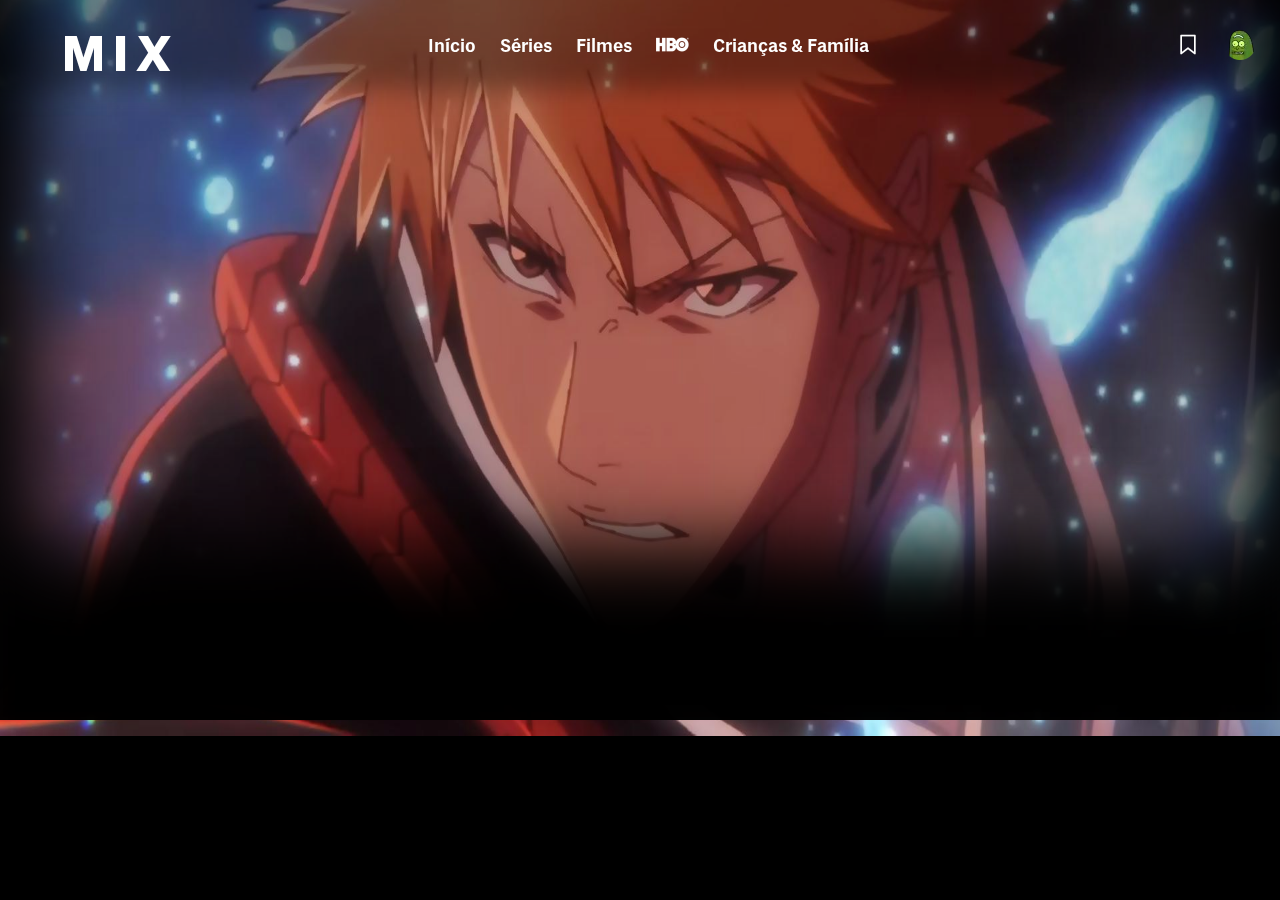
==== source/Players/bleach/bcpage.html @ 025de3e6 "Bleach Video Player V1" ====
<!DOCTYPE html>

<html lang="pt-BR">

<head>
    <meta charset="UTF-8">
    <meta name="viewport" content="width=device-width, initial-scale=1.0">
    <title>Bleach • Mix</title>
    <link rel="stylesheet" href="bccss/bc.css">
    <link rel="icon" href="src/img/Icons/image.png" type="image/x-icon">
    <link rel="stylesheet" href="bccss/bpbc.min.css">
    <link rel="stylesheet" href="bccss/rcbc.css">
    <link rel="stylesheet" href="bccss/imgstyle.css">

</head>

<body>

    <header>

        <div class="container-header">

            <nav id="menu">
                <a id="logo" href="./../../../index.html" style="text-decoration: none;">M I X</a>

                <div id="container-middle-menu">

                    <ul id="minus" style="list-style-type: none;">
                        <li class="pulle"><a class="link-menu" href="./../../../index.html">Início</a></li>
                        <li class="pulle"><a class="link-menu" href="#">Séries</a></li>
                        <li class="pulle"><a class="link-menu" href="#">Filmes</a></li>
                        <li class="pulle"><a class="link-menu" href="https://play.max.com">
                        <img src="Icons/f2fde30cf1b2.png"
                        style="margin-top: -5px; position:relative;"></a>
                        </li>
                        <li class="pulle"><a class="link-menu" href="#">Crianças & Família</a></li>
                    </ul>

                </div>

                <div id="left-menu">
                    <ul id="minus" style="list-style-type: none;">
                        <li><a class="pulle" href="#"><img loading="eager" alt=""
                                    src="https://images.cdn.prd.api.discomax.com/2023%2F4%2F14%2F142d5e2b-0c8d-4886-8617-f9f58acfb4b8.png"
                                    srcset="https://images.cdn.prd.api.discomax.com/2023%2F4%2F14%2Fd1c89ec8-a4a6-4acb-bb75-d5a9eca17880.png?h=24&amp;f=webp 24w,https://images.cdn.prd.api.discomax.com/2023%2F4%2F14%2Fd1c89ec8-a4a6-4acb-bb75-d5a9eca17880.png?h=30&amp;f=webp 30w,https://images.cdn.prd.api.discomax.com/2023%2F4%2F14%2Fd1c89ec8-a4a6-4acb-bb75-d5a9eca17880.png?h=32&amp;f=webp 32w,https://images.cdn.prd.api.discomax.com/2023%2F4%2F14%2Fd1c89ec8-a4a6-4acb-bb75-d5a9eca17880.png?h=48&amp;f=webp 48w,https://images.cdn.prd.api.discomax.com/2023%2F4%2F14%2Fd1c89ec8-a4a6-4acb-bb75-d5a9eca17880.png?h=60&amp;f=webp 60w,https://images.cdn.prd.api.discomax.com/2023%2F4%2F14%2Fd1c89ec8-a4a6-4acb-bb75-d5a9eca17880.png?h=64&amp;f=webp 64w,https://images.cdn.prd.api.discomax.com/2023%2F4%2F14%2Fd1c89ec8-a4a6-4acb-bb75-d5a9eca17880.png?h=72&amp;f=webp 72w,https://images.cdn.prd.api.discomax.com/2023%2F4%2F14%2Fd1c89ec8-a4a6-4acb-bb75-d5a9eca17880.png?h=90&amp;f=webp 90w,https://images.cdn.prd.api.discomax.com/2023%2F4%2F14%2Fd1c89ec8-a4a6-4acb-bb75-d5a9eca17880.png?h=96&amp;f=webp 96w"
                                    sizes="24px"
                                    class="StyledImage-Beam-Web-Ent__sc-18mn12h-0 dHLuhz StyledMenuBarItemImage-Beam-Web-Ent__sc-6h4g8s-0 cUyxmD image-loaded"></a>
                        </li>
                        <li><a class="pulle" href="#"><img src="Icons/favorite.png"></a></li>
                        <li><a class="pulle" href="#"><img src="Icons/icon.png"
                                    style="top: -5px; position: relative;"></a></li>
                    </ul>
                </div>
            </nav>

    </header>
    <section>
        <img id="img" src="Icons/bleach.jpg" type="img">   
        <div class="overlay"></div>   
    </section>
    <div id="shadow"></div>


</body>
---- source/Players/bleach/bccss/bc.css ----
@font-face {
   font-family: HBOMAX;
    src: url(../fonts/hbologosupplement.ttf);
    font-size: 1em;
}

@font-face {
    font-family: Streets;
    src: url(../fonts/STREET.ttf);
    fonte-size: 1e;
}

@font-face {
    font-family: HBOMIX;
    src: url(../fonts/StreetLCG2.sha.woff2)
}

.container-header {
    width: 100%;
}

* {
    padding: 0;
    margin: 0;
    box-sizing: border-box;
}

body {
    background-image: url(../Icons/background.png);
    overflow: hidden;
}

header {
    width: 100%;
    height: 120px;
    -webkit-box-shadow: inset 0px 102px 26px -13px rgba(0, 0, 0, 0.35);
    -moz-box-shadow: inset 0px 102px 26px -13px rgba(0, 0, 0, 0.35);
    box-shadow: inset 0px 102px 26px -13px rgba(0, 0, 0, 0.35);
    position: fixed;
    z-index: 2;

}

#logo {
    font-size: 50px;
    font-family: HBOMAX;
    color: white;
    margin: 5px 0 0 5%;
}

#container-middle-menu {
    font-size: 16px;
    font-family: HBOMIX;
    color: white;
    margin-top: 20px;
}

#menu {
    height: 100px;
    display: flex;
    margin-top: 1%;
    justify-content: space-between;
}


#minus {
    display: flex;

}

.pulle {
    margin-right: 24px;
}

.link-menu {
    color: white;
    text-decoration: none;
}

#left-menu {
    margin-top: 20px;
}

#shadow {
    background: linear-gradient(rgb(0, 0, 0) 0%, rgba(0, 0, 0, 0.8) 30%, rgba(0, 0, 0, 0) 100%);
    height: 77px;
    margin-top: -32px;

}

#recomend-mix {
    color: white;
    font-family: HBOMIX;
    font-size: 17px;
    font-weight: 500;
    margin-left: 54px;
}


.button-35:hover {
    box-shadow: #121212 0 0 0 3px, transparent 0 0 0 0;
}

#icon {

    color: white;
}

#img {
    width: 100%;
    height: 96vh;
    margin-top: -10%;

}
---- source/Players/bleach/bccss/bpbc.min.css ----
@charset "UTF-8";/*!
 * Bootstrap  v5.3.3 (https://getbootstrap.com/)
 * Copyright 2011-2024 The Bootstrap Authors
 * Licensed under MIT (https://github.com/twbs/bootstrap/blob/main/LICENSE)
 */:root,[data-bs-theme=light]{--bs-blue:#0d6efd;--bs-indigo:#6610f2;--bs-purple:#6f42c1;--bs-pink:#d63384;--bs-red:#dc3545;--bs-orange:#fd7e14;--bs-yellow:#ffc107;--bs-green:#198754;--bs-teal:#20c997;--bs-cyan:#0dcaf0;--bs-black:#000;--bs-white:#fff;--bs-gray:#6c757d;--bs-gray-dark:#343a40;--bs-gray-100:#f8f9fa;--bs-gray-200:#e9ecef;--bs-gray-300:#dee2e6;--bs-gray-400:#ced4da;--bs-gray-500:#adb5bd;--bs-gray-600:#6c757d;--bs-gray-700:#495057;--bs-gray-800:#343a40;--bs-gray-900:#212529;--bs-primary:#0d6efd;--bs-secondary:#6c757d;--bs-success:#198754;--bs-info:#0dcaf0;--bs-warning:#ffc107;--bs-danger:#dc3545;--bs-light:#f8f9fa;--bs-dark:#212529;--bs-primary-rgb:13,110,253;--bs-secondary-rgb:108,117,125;--bs-success-rgb:25,135,84;--bs-info-rgb:13,202,240;--bs-warning-rgb:255,193,7;--bs-danger-rgb:220,53,69;--bs-light-rgb:248,249,250;--bs-dark-rgb:33,37,41;--bs-primary-text-emphasis:#052c65;--bs-secondary-text-emphasis:#2b2f32;--bs-success-text-emphasis:#0a3622;--bs-info-text-emphasis:#055160;--bs-warning-text-emphasis:#664d03;--bs-danger-text-emphasis:#58151c;--bs-light-text-emphasis:#495057;--bs-dark-text-emphasis:#495057;--bs-primary-bg-subtle:#cfe2ff;--bs-secondary-bg-subtle:#e2e3e5;--bs-success-bg-subtle:#d1e7dd;--bs-info-bg-subtle:#cff4fc;--bs-warning-bg-subtle:#fff3cd;--bs-danger-bg-subtle:#f8d7da;--bs-light-bg-subtle:#fcfcfd;--bs-dark-bg-subtle:#ced4da;--bs-primary-border-subtle:#9ec5fe;--bs-secondary-border-subtle:#c4c8cb;--bs-success-border-subtle:#a3cfbb;--bs-info-border-subtle:#9eeaf9;--bs-warning-border-subtle:#ffe69c;--bs-danger-border-subtle:#f1aeb5;--bs-light-border-subtle:#e9ecef;--bs-dark-border-subtle:#adb5bd;--bs-white-rgb:255,255,255;--bs-black-rgb:0,0,0;--bs-font-sans-serif:system-ui,-apple-system,"Segoe UI",Roboto,"Helvetica Neue","Noto Sans","Liberation Sans",Arial,sans-serif,"Apple Color Emoji","Segoe UI Emoji","Segoe UI Symbol","Noto Color Emoji";--bs-font-monospace:SFMono-Regular,Menlo,Monaco,Consolas,"Liberation Mono","Courier New",monospace;--bs-gradient:linear-gradient(180deg, rgba(255, 255, 255, 0.15), rgba(255, 255, 255, 0));--bs-body-font-family:var(--bs-font-sans-serif);--bs-body-font-size:1rem;--bs-body-font-weight:400;--bs-body-line-height:1.5;--bs-body-color:#212529;--bs-body-color-rgb:33,37,41;--bs-body-bg:#fff;--bs-body-bg-rgb:255,255,255;--bs-emphasis-color:#000;--bs-emphasis-color-rgb:0,0,0;--bs-secondary-color:rgba(33, 37, 41, 0.75);--bs-secondary-color-rgb:33,37,41;--bs-secondary-bg:#e9ecef;--bs-secondary-bg-rgb:233,236,239;--bs-tertiary-color:rgba(33, 37, 41, 0.5);--bs-tertiary-color-rgb:33,37,41;--bs-tertiary-bg:#f8f9fa;--bs-tertiary-bg-rgb:248,249,250;--bs-heading-color:inherit;--bs-link-color:#0d6efd;--bs-link-color-rgb:13,110,253;--bs-link-decoration:underline;--bs-link-hover-color:#0a58ca;--bs-link-hover-color-rgb:10,88,202;--bs-code-color:#d63384;--bs-highlight-color:#212529;--bs-highlight-bg:#fff3cd;--bs-border-width:1px;--bs-border-style:solid;--bs-border-color:#dee2e6;--bs-border-color-translucent:rgba(0, 0, 0, 0.175);--bs-border-radius:0.375rem;--bs-border-radius-sm:0.25rem;--bs-border-radius-lg:0.5rem;--bs-border-radius-xl:1rem;--bs-border-radius-xxl:2rem;--bs-border-radius-2xl:var(--bs-border-radius-xxl);--bs-border-radius-pill:50rem;--bs-box-shadow:0 0.5rem 1rem rgba(0, 0, 0, 0.15);--bs-box-shadow-sm:0 0.125rem 0.25rem rgba(0, 0, 0, 0.075);--bs-box-shadow-lg:0 1rem 3rem rgba(0, 0, 0, 0.175);--bs-box-shadow-inset:inset 0 1px 2px rgba(0, 0, 0, 0.075);--bs-focus-ring-width:0.25rem;--bs-focus-ring-opacity:0.25;--bs-focus-ring-color:rgba(13, 110, 253, 0.25);--bs-form-valid-color:#198754;--bs-form-valid-border-color:#198754;--bs-form-invalid-color:#dc3545;--bs-form-invalid-border-color:#dc3545}[data-bs-theme=dark]{color-scheme:dark;--bs-body-color:#dee2e6;--bs-body-color-rgb:222,226,230;--bs-body-bg:#212529;--bs-body-bg-rgb:33,37,41;--bs-emphasis-color:#fff;--bs-emphasis-color-rgb:255,255,255;--bs-secondary-color:rgba(222, 226, 230, 0.75);--bs-secondary-color-rgb:222,226,230;--bs-secondary-bg:#343a40;--bs-secondary-bg-rgb:52,58,64;--bs-tertiary-color:rgba(222, 226, 230, 0.5);--bs-tertiary-color-rgb:222,226,230;--bs-tertiary-bg:#2b3035;--bs-tertiary-bg-rgb:43,48,53;--bs-primary-text-emphasis:#6ea8fe;--bs-secondary-text-emphasis:#a7acb1;--bs-success-text-emphasis:#75b798;--bs-info-text-emphasis:#6edff6;--bs-warning-text-emphasis:#ffda6a;--bs-danger-text-emphasis:#ea868f;--bs-light-text-emphasis:#f8f9fa;--bs-dark-text-emphasis:#dee2e6;--bs-primary-bg-subtle:#031633;--bs-secondary-bg-subtle:#161719;--bs-success-bg-subtle:#051b11;--bs-info-bg-subtle:#032830;--bs-warning-bg-subtle:#332701;--bs-danger-bg-subtle:#2c0b0e;--bs-light-bg-subtle:#343a40;--bs-dark-bg-subtle:#1a1d20;--bs-primary-border-subtle:#084298;--bs-secondary-border-subtle:#41464b;--bs-success-border-subtle:#0f5132;--bs-info-border-subtle:#087990;--bs-warning-border-subtle:#997404;--bs-danger-border-subtle:#842029;--bs-light-border-subtle:#495057;--bs-dark-border-subtle:#343a40;--bs-heading-color:inherit;--bs-link-color:#6ea8fe;--bs-link-hover-color:#8bb9fe;--bs-link-color-rgb:110,168,254;--bs-link-hover-color-rgb:139,185,254;--bs-code-color:#e685b5;--bs-highlight-color:#dee2e6;--bs-highlight-bg:#664d03;--bs-border-color:#495057;--bs-border-color-translucent:rgba(255, 255, 255, 0.15);--bs-form-valid-color:#75b798;--bs-form-valid-border-color:#75b798;--bs-form-invalid-color:#ea868f;--bs-form-invalid-border-color:#ea868f}*,::after,::before{box-sizing:border-box}@media (prefers-reduced-motion:no-preference){:root{scroll-behavior:smooth}}body{margin:0;font-family:var(--bs-body-font-family);font-size:var(--bs-body-font-size);font-weight:var(--bs-body-font-weight);line-height:var(--bs-body-line-height);color:var(--bs-body-color);text-align:var(--bs-body-text-align);background-color:var(--bs-body-bg);-webkit-text-size-adjust:100%;-webkit-tap-highlight-color:transparent}hr{margin:1rem 0;color:inherit;border:0;border-top:var(--bs-border-width) solid;opacity:.25}.h1,.h2,.h3,.h4,.h5,.h6,h1,h2,h3,h4,h5,h6{margin-top:0;margin-bottom:.5rem;font-weight:500;line-height:1.2;color:var(--bs-heading-color)}.h1,h1{font-size:calc(1.375rem + 1.5vw)}@media (min-width:1200px){.h1,h1{font-size:2.5rem}}.h2,h2{font-size:calc(1.325rem + .9vw)}@media (min-width:1200px){.h2,h2{font-size:2rem}}.h3,h3{font-size:calc(1.3rem + .6vw)}@media (min-width:1200px){.h3,h3{font-size:1.75rem}}.h4,h4{font-size:calc(1.275rem + .3vw)}@media (min-width:1200px){.h4,h4{font-size:1.5rem}}.h5,h5{font-size:1.25rem}.h6,h6{font-size:1rem}p{margin-top:0;margin-bottom:1rem}abbr[title]{-webkit-text-decoration:underline dotted;text-decoration:underline dotted;cursor:help;-webkit-text-decoration-skip-ink:none;text-decoration-skip-ink:none}address{margin-bottom:1rem;font-style:normal;line-height:inherit}ol,ul{padding-left:0rem}dl,ol,ul{margin-top:0;margin-bottom:1rem}ol ol,ol ul,ul ol,ul ul{margin-bottom:0}dt{font-weight:700}dd{margin-bottom:.5rem;margin-left:0}blockquote{margin:0 0 1rem}b,strong{font-weight:bolder}.small,small{font-size:.875em}.mark,mark{padding:.1875em;color:var(--bs-highlight-color);background-color:var(--bs-highlight-bg)}sub,sup{position:relative;font-size:.75em;line-height:0;vertical-align:baseline}sub{bottom:-.25em}sup{top:-.5em}a{color:rgba(var(--bs-link-color-rgb),var(--bs-link-opacity,1));text-decoration:underline}a:hover{--bs-link-color-rgb:var(--bs-link-hover-color-rgb)}a:not([href]):not([class]),a:not([href]):not([class]):hover{color:inherit;text-decoration:none}code,kbd,pre,samp{font-family:var(--bs-font-monospace);font-size:1em}pre{display:block;margin-top:0;margin-bottom:1rem;overflow:auto;font-size:.875em}pre code{font-size:inherit;color:inherit;word-break:normal}code{font-size:.875em;color:var(--bs-code-color);word-wrap:break-word}a>code{color:inherit}kbd{padding:.1875rem .375rem;font-size:.875em;color:var(--bs-body-bg);background-color:var(--bs-body-color);border-radius:.25rem}kbd kbd{padding:0;font-size:1em}figure{margin:0 0 1rem}img,svg{vertical-align:middle}table{caption-side:bottom;border-collapse:collapse}caption{padding-top:.5rem;padding-bottom:.5rem;color:var(--bs-secondary-color);text-align:left}th{text-align:inherit;text-align:-webkit-match-parent}tbody,td,tfoot,th,thead,tr{border-color:inherit;border-style:solid;border-width:0}label{display:inline-block}button{border-radius:0}button:focus:not(:focus-visible){outline:0}button,input,optgroup,select,textarea{margin:0;font-family:inherit;font-size:inherit;line-height:inherit}button,select{text-transform:none}[role=button]{cursor:pointer}select{word-wrap:normal}select:disabled{opacity:1}[list]:not([type=date]):not([type=datetime-local]):not([type=month]):not([type=week]):not([type=time])::-webkit-calendar-picker-indicator{display:none!important}[type=button],[type=reset],[type=submit],button{-webkit-appearance:button}[type=button]:not(:disabled),[type=reset]:not(:disabled),[type=submit]:not(:disabled),button:not(:disabled){cursor:pointer}::-moz-focus-inner{padding:0;border-style:none}textarea{resize:vertical}fieldset{min-width:0;padding:0;margin:0;border:0}legend{float:left;width:100%;padding:0;margin-bottom:.5rem;font-size:calc(1.275rem + .3vw);line-height:inherit}@media (min-width:1200px){legend{font-size:1.5rem}}legend+*{clear:left}::-webkit-datetime-edit-day-field,::-webkit-datetime-edit-fields-wrapper,::-webkit-datetime-edit-hour-field,::-webkit-datetime-edit-minute,::-webkit-datetime-edit-month-field,::-webkit-datetime-edit-text,::-webkit-datetime-edit-year-field{padding:0}::-webkit-inner-spin-button{height:auto}[type=search]{-webkit-appearance:textfield;outline-offset:-2px}::-webkit-search-decoration{-webkit-appearance:none}::-webkit-color-swatch-wrapper{padding:0}::-webkit-file-upload-button{font:inherit;-webkit-appearance:button}::file-selector-button{font:inherit;-webkit-appearance:button}output{display:inline-block}iframe{border:0}summary{display:list-item;cursor:pointer}progress{vertical-align:baseline}[hidden]{display:none!important}.lead{font-size:1.25rem;font-weight:300}.display-1{font-size:calc(1.625rem + 4.5vw);font-weight:300;line-height:1.2}@media (min-width:1200px){.display-1{font-size:5rem}}.display-2{font-size:calc(1.575rem + 3.9vw);font-weight:300;line-height:1.2}@media (min-width:1200px){.display-2{font-size:4.5rem}}.display-3{font-size:calc(1.525rem + 3.3vw);font-weight:300;line-height:1.2}@media (min-width:1200px){.display-3{font-size:4rem}}.display-4{font-size:calc(1.475rem + 2.7vw);font-weight:300;line-height:1.2}@media (min-width:1200px){.display-4{font-size:3.5rem}}.display-5{font-size:calc(1.425rem + 2.1vw);font-weight:300;line-height:1.2}@media (min-width:1200px){.display-5{font-size:3rem}}.display-6{font-size:calc(1.375rem + 1.5vw);font-weight:300;line-height:1.2}@media (min-width:1200px){.display-6{font-size:2.5rem}}.list-unstyled{padding-left:0;list-style:none}.list-inline{padding-left:0;list-style:none}.list-inline-item{display:inline-block}.list-inline-item:not(:last-child){margin-right:.5rem}.initialism{font-size:.875em;text-transform:uppercase}.blockquote{margin-bottom:1rem;font-size:1.25rem}.blockquote>:last-child{margin-bottom:0}.blockquote-footer{margin-top:-1rem;margin-bottom:1rem;font-size:.875em;color:#6c757d}.blockquote-footer::before{content:"— "}.img-fluid{max-width:100%;height:auto}.img-thumbnail{padding:.25rem;background-color:var(--bs-body-bg);border:var(--bs-border-width) solid var(--bs-border-color);border-radius:var(--bs-border-radius);max-width:100%;height:auto}.figure{display:inline-block}.figure-img{margin-bottom:.5rem;line-height:1}.figure-caption{font-size:.875em;color:var(--bs-secondary-color)}.container,.container-fluid,.container-lg,.container-md,.container-sm,.container-xl,.container-xxl{--bs-gutter-x:1.5rem;--bs-gutter-y:0;width:100%;padding-right:calc(var(--bs-gutter-x) * .5);padding-left:calc(var(--bs-gutter-x) * .5);margin-right:auto;margin-left:auto}@media (min-width:576px){.container,.container-sm{max-width:540px}}@media (min-width:768px){.container,.container-md,.container-sm{max-width:720px}}@media (min-width:992px){.container,.container-lg,.container-md,.container-sm{max-width:960px}}@media (min-width:1200px){.container,.container-lg,.container-md,.container-sm,.container-xl{max-width:1140px}}@media (min-width:1400px){.container,.container-lg,.container-md,.container-sm,.container-xl,.container-xxl{max-width:1320px}}:root{--bs-breakpoint-xs:0;--bs-breakpoint-sm:576px;--bs-breakpoint-md:768px;--bs-breakpoint-lg:992px;--bs-breakpoint-xl:1200px;--bs-breakpoint-xxl:1400px}.row{--bs-gutter-x:1.5rem;--bs-gutter-y:0;display:flex;flex-wrap:wrap;margin-top:calc(-1 * var(--bs-gutter-y));margin-right:calc(-.5 * var(--bs-gutter-x));margin-left:calc(-.5 * var(--bs-gutter-x))}.row>*{flex-shrink:0;width:100%;max-width:100%;padding-right:calc(var(--bs-gutter-x) * .5);padding-left:calc(var(--bs-gutter-x) * .5);margin-top:var(--bs-gutter-y)}.col{flex:1 0 0%}.row-cols-auto>*{flex:0 0 auto;width:auto}.row-cols-1>*{flex:0 0 auto;width:100%}.row-cols-2>*{flex:0 0 auto;width:50%}.row-cols-3>*{flex:0 0 auto;width:33.33333333%}.row-cols-4>*{flex:0 0 auto;width:25%}.row-cols-5>*{flex:0 0 auto;width:20%}.row-cols-6>*{flex:0 0 auto;width:16.66666667%}.col-auto{flex:0 0 auto;width:auto}.col-1{flex:0 0 auto;width:8.33333333%}.col-2{flex:0 0 auto;width:16.66666667%}.col-3{flex:0 0 auto;width:25%}.col-4{flex:0 0 auto;width:33.33333333%}.col-5{flex:0 0 auto;width:41.66666667%}.col-6{flex:0 0 auto;width:50%}.col-7{flex:0 0 auto;width:58.33333333%}.col-8{flex:0 0 auto;width:66.66666667%}.col-9{flex:0 0 auto;width:75%}.col-10{flex:0 0 auto;width:83.33333333%}.col-11{flex:0 0 auto;width:91.66666667%}.col-12{flex:0 0 auto;width:100%}.offset-1{margin-left:8.33333333%}.offset-2{margin-left:16.66666667%}.offset-3{margin-left:25%}.offset-4{margin-left:33.33333333%}.offset-5{margin-left:41.66666667%}.offset-6{margin-left:50%}.offset-7{margin-left:58.33333333%}.offset-8{margin-left:66.66666667%}.offset-9{margin-left:75%}.offset-10{margin-left:83.33333333%}.offset-11{margin-left:91.66666667%}.g-0,.gx-0{--bs-gutter-x:0}.g-0,.gy-0{--bs-gutter-y:0}.g-1,.gx-1{--bs-gutter-x:0.25rem}.g-1,.gy-1{--bs-gutter-y:0.25rem}.g-2,.gx-2{--bs-gutter-x:0.5rem}.g-2,.gy-2{--bs-gutter-y:0.5rem}.g-3,.gx-3{--bs-gutter-x:1rem}.g-3,.gy-3{--bs-gutter-y:1rem}.g-4,.gx-4{--bs-gutter-x:1.5rem}.g-4,.gy-4{--bs-gutter-y:1.5rem}.g-5,.gx-5{--bs-gutter-x:3rem}.g-5,.gy-5{--bs-gutter-y:3rem}@media (min-width:576px){.col-sm{flex:1 0 0%}.row-cols-sm-auto>*{flex:0 0 auto;width:auto}.row-cols-sm-1>*{flex:0 0 auto;width:100%}.row-cols-sm-2>*{flex:0 0 auto;width:50%}.row-cols-sm-3>*{flex:0 0 auto;width:33.33333333%}.row-cols-sm-4>*{flex:0 0 auto;width:25%}.row-cols-sm-5>*{flex:0 0 auto;width:20%}.row-cols-sm-6>*{flex:0 0 auto;width:16.66666667%}.col-sm-auto{flex:0 0 auto;width:auto}.col-sm-1{flex:0 0 auto;width:8.33333333%}.col-sm-2{flex:0 0 auto;width:16.66666667%}.col-sm-3{flex:0 0 auto;width:25%}.col-sm-4{flex:0 0 auto;width:33.33333333%}.col-sm-5{flex:0 0 auto;width:41.66666667%}.col-sm-6{flex:0 0 auto;width:50%}.col-sm-7{flex:0 0 auto;width:58.33333333%}.col-sm-8{flex:0 0 auto;width:66.66666667%}.col-sm-9{flex:0 0 auto;width:75%}.col-sm-10{flex:0 0 auto;width:83.33333333%}.col-sm-11{flex:0 0 auto;width:91.66666667%}.col-sm-12{flex:0 0 auto;width:100%}.offset-sm-0{margin-left:0}.offset-sm-1{margin-left:8.33333333%}.offset-sm-2{margin-left:16.66666667%}.offset-sm-3{margin-left:25%}.offset-sm-4{margin-left:33.33333333%}.offset-sm-5{margin-left:41.66666667%}.offset-sm-6{margin-left:50%}.offset-sm-7{margin-left:58.33333333%}.offset-sm-8{margin-left:66.66666667%}.offset-sm-9{margin-left:75%}.offset-sm-10{margin-left:83.33333333%}.offset-sm-11{margin-left:91.66666667%}.g-sm-0,.gx-sm-0{--bs-gutter-x:0}.g-sm-0,.gy-sm-0{--bs-gutter-y:0}.g-sm-1,.gx-sm-1{--bs-gutter-x:0.25rem}.g-sm-1,.gy-sm-1{--bs-gutter-y:0.25rem}.g-sm-2,.gx-sm-2{--bs-gutter-x:0.5rem}.g-sm-2,.gy-sm-2{--bs-gutter-y:0.5rem}.g-sm-3,.gx-sm-3{--bs-gutter-x:1rem}.g-sm-3,.gy-sm-3{--bs-gutter-y:1rem}.g-sm-4,.gx-sm-4{--bs-gutter-x:1.5rem}.g-sm-4,.gy-sm-4{--bs-gutter-y:1.5rem}.g-sm-5,.gx-sm-5{--bs-gutter-x:3rem}.g-sm-5,.gy-sm-5{--bs-gutter-y:3rem}}@media (min-width:768px){.col-md{flex:1 0 0%}.row-cols-md-auto>*{flex:0 0 auto;width:auto}.row-cols-md-1>*{flex:0 0 auto;width:100%}.row-cols-md-2>*{flex:0 0 auto;width:50%}.row-cols-md-3>*{flex:0 0 auto;width:33.33333333%}.row-cols-md-4>*{flex:0 0 auto;width:25%}.row-cols-md-5>*{flex:0 0 auto;width:20%}.row-cols-md-6>*{flex:0 0 auto;width:16.66666667%}.col-md-auto{flex:0 0 auto;width:auto}.col-md-1{flex:0 0 auto;width:8.33333333%}.col-md-2{flex:0 0 auto;width:16.66666667%}.col-md-3{flex:0 0 auto;width:25%}.col-md-4{flex:0 0 auto;width:33.33333333%}.col-md-5{flex:0 0 auto;width:41.66666667%}.col-md-6{flex:0 0 auto;width:50%}.col-md-7{flex:0 0 auto;width:58.33333333%}.col-md-8{flex:0 0 auto;width:66.66666667%}.col-md-9{flex:0 0 auto;width:75%}.col-md-10{flex:0 0 auto;width:83.33333333%}.col-md-11{flex:0 0 auto;width:91.66666667%}.col-md-12{flex:0 0 auto;width:100%}.offset-md-0{margin-left:0}.offset-md-1{margin-left:8.33333333%}.offset-md-2{margin-left:16.66666667%}.offset-md-3{margin-left:25%}.offset-md-4{margin-left:33.33333333%}.offset-md-5{margin-left:41.66666667%}.offset-md-6{margin-left:50%}.offset-md-7{margin-left:58.33333333%}.offset-md-8{margin-left:66.66666667%}.offset-md-9{margin-left:75%}.offset-md-10{margin-left:83.33333333%}.offset-md-11{margin-left:91.66666667%}.g-md-0,.gx-md-0{--bs-gutter-x:0}.g-md-0,.gy-md-0{--bs-gutter-y:0}.g-md-1,.gx-md-1{--bs-gutter-x:0.25rem}.g-md-1,.gy-md-1{--bs-gutter-y:0.25rem}.g-md-2,.gx-md-2{--bs-gutter-x:0.5rem}.g-md-2,.gy-md-2{--bs-gutter-y:0.5rem}.g-md-3,.gx-md-3{--bs-gutter-x:1rem}.g-md-3,.gy-md-3{--bs-gutter-y:1rem}.g-md-4,.gx-md-4{--bs-gutter-x:1.5rem}.g-md-4,.gy-md-4{--bs-gutter-y:1.5rem}.g-md-5,.gx-md-5{--bs-gutter-x:3rem}.g-md-5,.gy-md-5{--bs-gutter-y:3rem}}@media (min-width:992px){.col-lg{flex:1 0 0%}.row-cols-lg-auto>*{flex:0 0 auto;width:auto}.row-cols-lg-1>*{flex:0 0 auto;width:100%}.row-cols-lg-2>*{flex:0 0 auto;width:50%}.row-cols-lg-3>*{flex:0 0 auto;width:33.33333333%}.row-cols-lg-4>*{flex:0 0 auto;width:25%}.row-cols-lg-5>*{flex:0 0 auto;width:20%}.row-cols-lg-6>*{flex:0 0 auto;width:16.66666667%}.col-lg-auto{flex:0 0 auto;width:auto}.col-lg-1{flex:0 0 auto;width:8.33333333%}.col-lg-2{flex:0 0 auto;width:16.66666667%}.col-lg-3{flex:0 0 auto;width:25%}.col-lg-4{flex:0 0 auto;width:33.33333333%}.col-lg-5{flex:0 0 auto;width:41.66666667%}.col-lg-6{flex:0 0 auto;width:50%}.col-lg-7{flex:0 0 auto;width:58.33333333%}.col-lg-8{flex:0 0 auto;width:66.66666667%}.col-lg-9{flex:0 0 auto;width:75%}.col-lg-10{flex:0 0 auto;width:83.33333333%}.col-lg-11{flex:0 0 auto;width:91.66666667%}.col-lg-12{flex:0 0 auto;width:100%}.offset-lg-0{margin-left:0}.offset-lg-1{margin-left:8.33333333%}.offset-lg-2{margin-left:16.66666667%}.offset-lg-3{margin-left:25%}.offset-lg-4{margin-left:33.33333333%}.offset-lg-5{margin-left:41.66666667%}.offset-lg-6{margin-left:50%}.offset-lg-7{margin-left:58.33333333%}.offset-lg-8{margin-left:66.66666667%}.offset-lg-9{margin-left:75%}.offset-lg-10{margin-left:83.33333333%}.offset-lg-11{margin-left:91.66666667%}.g-lg-0,.gx-lg-0{--bs-gutter-x:0}.g-lg-0,.gy-lg-0{--bs-gutter-y:0}.g-lg-1,.gx-lg-1{--bs-gutter-x:0.25rem}.g-lg-1,.gy-lg-1{--bs-gutter-y:0.25rem}.g-lg-2,.gx-lg-2{--bs-gutter-x:0.5rem}.g-lg-2,.gy-lg-2{--bs-gutter-y:0.5rem}.g-lg-3,.gx-lg-3{--bs-gutter-x:1rem}.g-lg-3,.gy-lg-3{--bs-gutter-y:1rem}.g-lg-4,.gx-lg-4{--bs-gutter-x:1.5rem}.g-lg-4,.gy-lg-4{--bs-gutter-y:1.5rem}.g-lg-5,.gx-lg-5{--bs-gutter-x:3rem}.g-lg-5,.gy-lg-5{--bs-gutter-y:3rem}}@media (min-width:1200px){.col-xl{flex:1 0 0%}.row-cols-xl-auto>*{flex:0 0 auto;width:auto}.row-cols-xl-1>*{flex:0 0 auto;width:100%}.row-cols-xl-2>*{flex:0 0 auto;width:50%}.row-cols-xl-3>*{flex:0 0 auto;width:33.33333333%}.row-cols-xl-4>*{flex:0 0 auto;width:25%}.row-cols-xl-5>*{flex:0 0 auto;width:20%}.row-cols-xl-6>*{flex:0 0 auto;width:16.66666667%}.col-xl-auto{flex:0 0 auto;width:auto}.col-xl-1{flex:0 0 auto;width:8.33333333%}.col-xl-2{flex:0 0 auto;width:16.66666667%}.col-xl-3{flex:0 0 auto;width:25%}.col-xl-4{flex:0 0 auto;width:33.33333333%}.col-xl-5{flex:0 0 auto;width:41.66666667%}.col-xl-6{flex:0 0 auto;width:50%}.col-xl-7{flex:0 0 auto;width:58.33333333%}.col-xl-8{flex:0 0 auto;width:66.66666667%}.col-xl-9{flex:0 0 auto;width:75%}.col-xl-10{flex:0 0 auto;width:83.33333333%}.col-xl-11{flex:0 0 auto;width:91.66666667%}.col-xl-12{flex:0 0 auto;width:100%}.offset-xl-0{margin-left:0}.offset-xl-1{margin-left:8.33333333%}.offset-xl-2{margin-left:16.66666667%}.offset-xl-3{margin-left:25%}.offset-xl-4{margin-left:33.33333333%}.offset-xl-5{margin-left:41.66666667%}.offset-xl-6{margin-left:50%}.offset-xl-7{margin-left:58.33333333%}.offset-xl-8{margin-left:66.66666667%}.offset-xl-9{margin-left:75%}.offset-xl-10{margin-left:83.33333333%}.offset-xl-11{margin-left:91.66666667%}.g-xl-0,.gx-xl-0{--bs-gutter-x:0}.g-xl-0,.gy-xl-0{--bs-gutter-y:0}.g-xl-1,.gx-xl-1{--bs-gutter-x:0.25rem}.g-xl-1,.gy-xl-1{--bs-gutter-y:0.25rem}.g-xl-2,.gx-xl-2{--bs-gutter-x:0.5rem}.g-xl-2,.gy-xl-2{--bs-gutter-y:0.5rem}.g-xl-3,.gx-xl-3{--bs-gutter-x:1rem}.g-xl-3,.gy-xl-3{--bs-gutter-y:1rem}.g-xl-4,.gx-xl-4{--bs-gutter-x:1.5rem}.g-xl-4,.gy-xl-4{--bs-gutter-y:1.5rem}.g-xl-5,.gx-xl-5{--bs-gutter-x:3rem}.g-xl-5,.gy-xl-5{--bs-gutter-y:3rem}}@media (min-width:1400px){.col-xxl{flex:1 0 0%}.row-cols-xxl-auto>*{flex:0 0 auto;width:auto}.row-cols-xxl-1>*{flex:0 0 auto;width:100%}.row-cols-xxl-2>*{flex:0 0 auto;width:50%}.row-cols-xxl-3>*{flex:0 0 auto;width:33.33333333%}.row-cols-xxl-4>*{flex:0 0 auto;width:25%}.row-cols-xxl-5>*{flex:0 0 auto;width:20%}.row-cols-xxl-6>*{flex:0 0 auto;width:16.66666667%}.col-xxl-auto{flex:0 0 auto;width:auto}.col-xxl-1{flex:0 0 auto;width:8.33333333%}.col-xxl-2{flex:0 0 auto;width:16.66666667%}.col-xxl-3{flex:0 0 auto;width:25%}.col-xxl-4{flex:0 0 auto;width:33.33333333%}.col-xxl-5{flex:0 0 auto;width:41.66666667%}.col-xxl-6{flex:0 0 auto;width:50%}.col-xxl-7{flex:0 0 auto;width:58.33333333%}.col-xxl-8{flex:0 0 auto;width:66.66666667%}.col-xxl-9{flex:0 0 auto;width:75%}.col-xxl-10{flex:0 0 auto;width:83.33333333%}.col-xxl-11{flex:0 0 auto;width:91.66666667%}.col-xxl-12{flex:0 0 auto;width:100%}.offset-xxl-0{margin-left:0}.offset-xxl-1{margin-left:8.33333333%}.offset-xxl-2{margin-left:16.66666667%}.offset-xxl-3{margin-left:25%}.offset-xxl-4{margin-left:33.33333333%}.offset-xxl-5{margin-left:41.66666667%}.offset-xxl-6{margin-left:50%}.offset-xxl-7{margin-left:58.33333333%}.offset-xxl-8{margin-left:66.66666667%}.offset-xxl-9{margin-left:75%}.offset-xxl-10{margin-left:83.33333333%}.offset-xxl-11{margin-left:91.66666667%}.g-xxl-0,.gx-xxl-0{--bs-gutter-x:0}.g-xxl-0,.gy-xxl-0{--bs-gutter-y:0}.g-xxl-1,.gx-xxl-1{--bs-gutter-x:0.25rem}.g-xxl-1,.gy-xxl-1{--bs-gutter-y:0.25rem}.g-xxl-2,.gx-xxl-2{--bs-gutter-x:0.5rem}.g-xxl-2,.gy-xxl-2{--bs-gutter-y:0.5rem}.g-xxl-3,.gx-xxl-3{--bs-gutter-x:1rem}.g-xxl-3,.gy-xxl-3{--bs-gutter-y:1rem}.g-xxl-4,.gx-xxl-4{--bs-gutter-x:1.5rem}.g-xxl-4,.gy-xxl-4{--bs-gutter-y:1.5rem}.g-xxl-5,.gx-xxl-5{--bs-gutter-x:3rem}.g-xxl-5,.gy-xxl-5{--bs-gutter-y:3rem}}.table{--bs-table-color-type:initial;--bs-table-bg-type:initial;--bs-table-color-state:initial;--bs-table-bg-state:initial;--bs-table-color:var(--bs-emphasis-color);--bs-table-bg:var(--bs-body-bg);--bs-table-border-color:var(--bs-border-color);--bs-table-accent-bg:transparent;--bs-table-striped-color:var(--bs-emphasis-color);--bs-table-striped-bg:rgba(var(--bs-emphasis-color-rgb), 0.05);--bs-table-active-color:var(--bs-emphasis-color);--bs-table-active-bg:rgba(var(--bs-emphasis-color-rgb), 0.1);--bs-table-hover-color:var(--bs-emphasis-color);--bs-table-hover-bg:rgba(var(--bs-emphasis-color-rgb), 0.075);width:100%;margin-bottom:1rem;vertical-align:top;border-color:var(--bs-table-border-color)}.table>:not(caption)>*>*{padding:.5rem .5rem;color:var(--bs-table-color-state,var(--bs-table-color-type,var(--bs-table-color)));background-color:var(--bs-table-bg);border-bottom-width:var(--bs-border-width);box-shadow:inset 0 0 0 9999px var(--bs-table-bg-state,var(--bs-table-bg-type,var(--bs-table-accent-bg)))}.table>tbody{vertical-align:inherit}.table>thead{vertical-align:bottom}.table-group-divider{border-top:calc(var(--bs-border-width) * 2) solid currentcolor}.caption-top{caption-side:top}.table-sm>:not(caption)>*>*{padding:.25rem .25rem}.table-bordered>:not(caption)>*{border-width:var(--bs-border-width) 0}.table-bordered>:not(caption)>*>*{border-width:0 var(--bs-border-width)}.table-borderless>:not(caption)>*>*{border-bottom-width:0}.table-borderless>:not(:first-child){border-top-width:0}.table-striped>tbody>tr:nth-of-type(odd)>*{--bs-table-color-type:var(--bs-table-striped-color);--bs-table-bg-type:var(--bs-table-striped-bg)}.table-striped-columns>:not(caption)>tr>:nth-child(2n){--bs-table-color-type:var(--bs-table-striped-color);--bs-table-bg-type:var(--bs-table-striped-bg)}.table-active{--bs-table-color-state:var(--bs-table-active-color);--bs-table-bg-state:var(--bs-table-active-bg)}.table-hover>tbody>tr:hover>*{--bs-table-color-state:var(--bs-table-hover-color);--bs-table-bg-state:var(--bs-table-hover-bg)}.table-primary{--bs-table-color:#000;--bs-table-bg:#cfe2ff;--bs-table-border-color:#a6b5cc;--bs-table-striped-bg:#c5d7f2;--bs-table-striped-color:#000;--bs-table-active-bg:#bacbe6;--bs-table-active-color:#000;--bs-table-hover-bg:#bfd1ec;--bs-table-hover-color:#000;color:var(--bs-table-color);border-color:var(--bs-table-border-color)}.table-secondary{--bs-table-color:#000;--bs-table-bg:#e2e3e5;--bs-table-border-color:#b5b6b7;--bs-table-striped-bg:#d7d8da;--bs-table-striped-color:#000;--bs-table-active-bg:#cbccce;--bs-table-active-color:#000;--bs-table-hover-bg:#d1d2d4;--bs-table-hover-color:#000;color:var(--bs-table-color);border-color:var(--bs-table-border-color)}.table-success{--bs-table-color:#000;--bs-table-bg:#d1e7dd;--bs-table-border-color:#a7b9b1;--bs-table-striped-bg:#c7dbd2;--bs-table-striped-color:#000;--bs-table-active-bg:#bcd0c7;--bs-table-active-color:#000;--bs-table-hover-bg:#c1d6cc;--bs-table-hover-color:#000;color:var(--bs-table-color);border-color:var(--bs-table-border-color)}.table-info{--bs-table-color:#000;--bs-table-bg:#cff4fc;--bs-table-border-color:#a6c3ca;--bs-table-striped-bg:#c5e8ef;--bs-table-striped-color:#000;--bs-table-active-bg:#badce3;--bs-table-active-color:#000;--bs-table-hover-bg:#bfe2e9;--bs-table-hover-color:#000;color:var(--bs-table-color);border-color:var(--bs-table-border-color)}.table-warning{--bs-table-color:#000;--bs-table-bg:#fff3cd;--bs-table-border-color:#ccc2a4;--bs-table-striped-bg:#f2e7c3;--bs-table-striped-color:#000;--bs-table-active-bg:#e6dbb9;--bs-table-active-color:#000;--bs-table-hover-bg:#ece1be;--bs-table-hover-color:#000;color:var(--bs-table-color);border-color:var(--bs-table-border-color)}.table-danger{--bs-table-color:#000;--bs-table-bg:#f8d7da;--bs-table-border-color:#c6acae;--bs-table-striped-bg:#eccccf;--bs-table-striped-color:#000;--bs-table-active-bg:#dfc2c4;--bs-table-active-color:#000;--bs-table-hover-bg:#e5c7ca;--bs-table-hover-color:#000;color:var(--bs-table-color);border-color:var(--bs-table-border-color)}.table-light{--bs-table-color:#000;--bs-table-bg:#f8f9fa;--bs-table-border-color:#c6c7c8;--bs-table-striped-bg:#ecedee;--bs-table-striped-color:#000;--bs-table-active-bg:#dfe0e1;--bs-table-active-color:#000;--bs-table-hover-bg:#e5e6e7;--bs-table-hover-color:#000;color:var(--bs-table-color);border-color:var(--bs-table-border-color)}.table-dark{--bs-table-color:#fff;--bs-table-bg:#212529;--bs-table-border-color:#4d5154;--bs-table-striped-bg:#2c3034;--bs-table-striped-color:#fff;--bs-table-active-bg:#373b3e;--bs-table-active-color:#fff;--bs-table-hover-bg:#323539;--bs-table-hover-color:#fff;color:var(--bs-table-color);border-color:var(--bs-table-border-color)}.table-responsive{overflow-x:auto;-webkit-overflow-scrolling:touch}@media (max-width:575.98px){.table-responsive-sm{overflow-x:auto;-webkit-overflow-scrolling:touch}}@media (max-width:767.98px){.table-responsive-md{overflow-x:auto;-webkit-overflow-scrolling:touch}}@media (max-width:991.98px){.table-responsive-lg{overflow-x:auto;-webkit-overflow-scrolling:touch}}@media (max-width:1199.98px){.table-responsive-xl{overflow-x:auto;-webkit-overflow-scrolling:touch}}@media (max-width:1399.98px){.table-responsive-xxl{overflow-x:auto;-webkit-overflow-scrolling:touch}}.form-label{margin-bottom:.5rem}.col-form-label{padding-top:calc(.375rem + var(--bs-border-width));padding-bottom:calc(.375rem + var(--bs-border-width));margin-bottom:0;font-size:inherit;line-height:1.5}.col-form-label-lg{padding-top:calc(.5rem + var(--bs-border-width));padding-bottom:calc(.5rem + var(--bs-border-width));font-size:1.25rem}.col-form-label-sm{padding-top:calc(.25rem + var(--bs-border-width));padding-bottom:calc(.25rem + var(--bs-border-width));font-size:.875rem}.form-text{margin-top:.25rem;font-size:.875em;color:var(--bs-secondary-color)}.form-control{display:block;width:100%;padding:.375rem .75rem;font-size:1rem;font-weight:400;line-height:1.5;color:var(--bs-body-color);-webkit-appearance:none;-moz-appearance:none;appearance:none;background-color:var(--bs-body-bg);background-clip:padding-box;border:var(--bs-border-width) solid var(--bs-border-color);border-radius:var(--bs-border-radius);transition:border-color .15s ease-in-out,box-shadow .15s ease-in-out}@media (prefers-reduced-motion:reduce){.form-control{transition:none}}.form-control[type=file]{overflow:hidden}.form-control[type=file]:not(:disabled):not([readonly]){cursor:pointer}.form-control:focus{color:var(--bs-body-color);background-color:var(--bs-body-bg);border-color:#86b7fe;outline:0;box-shadow:0 0 0 .25rem rgba(13,110,253,.25)}.form-control::-webkit-date-and-time-value{min-width:85px;height:1.5em;margin:0}.form-control::-webkit-datetime-edit{display:block;padding:0}.form-control::-moz-placeholder{color:var(--bs-secondary-color);opacity:1}.form-control::placeholder{color:var(--bs-secondary-color);opacity:1}.form-control:disabled{background-color:var(--bs-secondary-bg);opacity:1}.form-control::-webkit-file-upload-button{padding:.375rem .75rem;margin:-.375rem -.75rem;-webkit-margin-end:.75rem;margin-inline-end:.75rem;color:var(--bs-body-color);background-color:var(--bs-tertiary-bg);pointer-events:none;border-color:inherit;border-style:solid;border-width:0;border-inline-end-width:var(--bs-border-width);border-radius:0;-webkit-transition:color .15s ease-in-out,background-color .15s ease-in-out,border-color .15s ease-in-out,box-shadow .15s ease-in-out;transition:color .15s ease-in-out,background-color .15s ease-in-out,border-color .15s ease-in-out,box-shadow .15s ease-in-out}.form-control::file-selector-button{padding:.375rem .75rem;margin:-.375rem -.75rem;-webkit-margin-end:.75rem;margin-inline-end:.75rem;color:var(--bs-body-color);background-color:var(--bs-tertiary-bg);pointer-events:none;border-color:inherit;border-style:solid;border-width:0;border-inline-end-width:var(--bs-border-width);border-radius:0;transition:color .15s ease-in-out,background-color .15s ease-in-out,border-color .15s ease-in-out,box-shadow .15s ease-in-out}@media (prefers-reduced-motion:reduce){.form-control::-webkit-file-upload-button{-webkit-transition:none;transition:none}.form-control::file-selector-button{transition:none}}.form-control:hover:not(:disabled):not([readonly])::-webkit-file-upload-button{background-color:var(--bs-secondary-bg)}.form-control:hover:not(:disabled):not([readonly])::file-selector-button{background-color:var(--bs-secondary-bg)}.form-control-plaintext{display:block;width:100%;padding:.375rem 0;margin-bottom:0;line-height:1.5;color:var(--bs-body-color);background-color:transparent;border:solid transparent;border-width:var(--bs-border-width) 0}.form-control-plaintext:focus{outline:0}.form-control-plaintext.form-control-lg,.form-control-plaintext.form-control-sm{padding-right:0;padding-left:0}.form-control-sm{min-height:calc(1.5em + .5rem + calc(var(--bs-border-width) * 2));padding:.25rem .5rem;font-size:.875rem;border-radius:var(--bs-border-radius-sm)}.form-control-sm::-webkit-file-upload-button{padding:.25rem .5rem;margin:-.25rem -.5rem;-webkit-margin-end:.5rem;margin-inline-end:.5rem}.form-control-sm::file-selector-button{padding:.25rem .5rem;margin:-.25rem -.5rem;-webkit-margin-end:.5rem;margin-inline-end:.5rem}.form-control-lg{min-height:calc(1.5em + 1rem + calc(var(--bs-border-width) * 2));padding:.5rem 1rem;font-size:1.25rem;border-radius:var(--bs-border-radius-lg)}.form-control-lg::-webkit-file-upload-button{padding:.5rem 1rem;margin:-.5rem -1rem;-webkit-margin-end:1rem;margin-inline-end:1rem}.form-control-lg::file-selector-button{padding:.5rem 1rem;margin:-.5rem -1rem;-webkit-margin-end:1rem;margin-inline-end:1rem}textarea.form-control{min-height:calc(1.5em + .75rem + calc(var(--bs-border-width) * 2))}textarea.form-control-sm{min-height:calc(1.5em + .5rem + calc(var(--bs-border-width) * 2))}textarea.form-control-lg{min-height:calc(1.5em + 1rem + calc(var(--bs-border-width) * 2))}.form-control-color{width:3rem;height:calc(1.5em + .75rem + calc(var(--bs-border-width) * 2));padding:.375rem}.form-control-color:not(:disabled):not([readonly]){cursor:pointer}.form-control-color::-moz-color-swatch{border:0!important;border-radius:var(--bs-border-radius)}.form-control-color::-webkit-color-swatch{border:0!important;border-radius:var(--bs-border-radius)}.form-control-color.form-control-sm{height:calc(1.5em + .5rem + calc(var(--bs-border-width) * 2))}.form-control-color.form-control-lg{height:calc(1.5em + 1rem + calc(var(--bs-border-width) * 2))}.form-select{--bs-form-select-bg-img:url("data:image/svg+xml,%3csvg xmlns='http://www.w3.org/2000/svg' viewBox='0 0 16 16'%3e%3cpath fill='none' stroke='%23343a40' stroke-linecap='round' stroke-linejoin='round' stroke-width='2' d='m2 5 6 6 6-6'/%3e%3c/svg%3e");display:block;width:100%;padding:.375rem 2.25rem .375rem .75rem;font-size:1rem;font-weight:400;line-height:1.5;color:var(--bs-body-color);-webkit-appearance:none;-moz-appearance:none;appearance:none;background-color:var(--bs-body-bg);background-image:var(--bs-form-select-bg-img),var(--bs-form-select-bg-icon,none);background-repeat:no-repeat;background-position:right .75rem center;background-size:16px 12px;border:var(--bs-border-width) solid var(--bs-border-color);border-radius:var(--bs-border-radius);transition:border-color .15s ease-in-out,box-shadow .15s ease-in-out}@media (prefers-reduced-motion:reduce){.form-select{transition:none}}.form-select:focus{border-color:#86b7fe;outline:0;box-shadow:0 0 0 .25rem rgba(13,110,253,.25)}.form-select[multiple],.form-select[size]:not([size="1"]){padding-right:.75rem;background-image:none}.form-select:disabled{background-color:var(--bs-secondary-bg)}.form-select:-moz-focusring{color:transparent;text-shadow:0 0 0 var(--bs-body-color)}.form-select-sm{padding-top:.25rem;padding-bottom:.25rem;padding-left:.5rem;font-size:.875rem;border-radius:var(--bs-border-radius-sm)}.form-select-lg{padding-top:.5rem;padding-bottom:.5rem;padding-left:1rem;font-size:1.25rem;border-radius:var(--bs-border-radius-lg)}[data-bs-theme=dark] .form-select{--bs-form-select-bg-img:url("data:image/svg+xml,%3csvg xmlns='http://www.w3.org/2000/svg' viewBox='0 0 16 16'%3e%3cpath fill='none' stroke='%23dee2e6' stroke-linecap='round' stroke-linejoin='round' stroke-width='2' d='m2 5 6 6 6-6'/%3e%3c/svg%3e")}.form-check{display:block;min-height:1.5rem;padding-left:1.5em;margin-bottom:.125rem}.form-check .form-check-input{float:left;margin-left:-1.5em}.form-check-reverse{padding-right:1.5em;padding-left:0;text-align:right}.form-check-reverse .form-check-input{float:right;margin-right:-1.5em;margin-left:0}.form-check-input{--bs-form-check-bg:var(--bs-body-bg);flex-shrink:0;width:1em;height:1em;margin-top:.25em;vertical-align:top;-webkit-appearance:none;-moz-appearance:none;appearance:none;background-color:var(--bs-form-check-bg);background-image:var(--bs-form-check-bg-image);background-repeat:no-repeat;background-position:center;background-size:contain;border:var(--bs-border-width) solid var(--bs-border-color);-webkit-print-color-adjust:exact;color-adjust:exact;print-color-adjust:exact}.form-check-input[type=checkbox]{border-radius:.25em}.form-check-input[type=radio]{border-radius:50%}.form-check-input:active{filter:brightness(90%)}.form-check-input:focus{border-color:#86b7fe;outline:0;box-shadow:0 0 0 .25rem rgba(13,110,253,.25)}.form-check-input:checked{background-color:#0d6efd;border-color:#0d6efd}.form-check-input:checked[type=checkbox]{--bs-form-check-bg-image:url("data:image/svg+xml,%3csvg xmlns='http://www.w3.org/2000/svg' viewBox='0 0 20 20'%3e%3cpath fill='none' stroke='%23fff' stroke-linecap='round' stroke-linejoin='round' stroke-width='3' d='m6 10 3 3 6-6'/%3e%3c/svg%3e")}.form-check-input:checked[type=radio]{--bs-form-check-bg-image:url("data:image/svg+xml,%3csvg xmlns='http://www.w3.org/2000/svg' viewBox='-4 -4 8 8'%3e%3ccircle r='2' fill='%23fff'/%3e%3c/svg%3e")}.form-check-input[type=checkbox]:indeterminate{background-color:#0d6efd;border-color:#0d6efd;--bs-form-check-bg-image:url("data:image/svg+xml,%3csvg xmlns='http://www.w3.org/2000/svg' viewBox='0 0 20 20'%3e%3cpath fill='none' stroke='%23fff' stroke-linecap='round' stroke-linejoin='round' stroke-width='3' d='M6 10h8'/%3e%3c/svg%3e")}.form-check-input:disabled{pointer-events:none;filter:none;opacity:.5}.form-check-input:disabled~.form-check-label,.form-check-input[disabled]~.form-check-label{cursor:default;opacity:.5}.form-switch{padding-left:2.5em}.form-switch .form-check-input{--bs-form-switch-bg:url("data:image/svg+xml,%3csvg xmlns='http://www.w3.org/2000/svg' viewBox='-4 -4 8 8'%3e%3ccircle r='3' fill='rgba%280, 0, 0, 0.25%29'/%3e%3c/svg%3e");width:2em;margin-left:-2.5em;background-image:var(--bs-form-switch-bg);background-position:left center;border-radius:2em;transition:background-position .15s ease-in-out}@media (prefers-reduced-motion:reduce){.form-switch .form-check-input{transition:none}}.form-switch .form-check-input:focus{--bs-form-switch-bg:url("data:image/svg+xml,%3csvg xmlns='http://www.w3.org/2000/svg' viewBox='-4 -4 8 8'%3e%3ccircle r='3' fill='%2386b7fe'/%3e%3c/svg%3e")}.form-switch .form-check-input:checked{background-position:right center;--bs-form-switch-bg:url("data:image/svg+xml,%3csvg xmlns='http://www.w3.org/2000/svg' viewBox='-4 -4 8 8'%3e%3ccircle r='3' fill='%23fff'/%3e%3c/svg%3e")}.form-switch.form-check-reverse{padding-right:2.5em;padding-left:0}.form-switch.form-check-reverse .form-check-input{margin-right:-2.5em;margin-left:0}.form-check-inline{display:inline-block;margin-right:1rem}.btn-check{position:absolute;clip:rect(0,0,0,0);pointer-events:none}.btn-check:disabled+.btn,.btn-check[disabled]+.btn{pointer-events:none;filter:none;opacity:.65}[data-bs-theme=dark] .form-switch .form-check-input:not(:checked):not(:focus){--bs-form-switch-bg:url("data:image/svg+xml,%3csvg xmlns='http://www.w3.org/2000/svg' viewBox='-4 -4 8 8'%3e%3ccircle r='3' fill='rgba%28255, 255, 255, 0.25%29'/%3e%3c/svg%3e")}.form-range{width:100%;height:1.5rem;padding:0;-webkit-appearance:none;-moz-appearance:none;appearance:none;background-color:transparent}.form-range:focus{outline:0}.form-range:focus::-webkit-slider-thumb{box-shadow:0 0 0 1px #fff,0 0 0 .25rem rgba(13,110,253,.25)}.form-range:focus::-moz-range-thumb{box-shadow:0 0 0 1px #fff,0 0 0 .25rem rgba(13,110,253,.25)}.form-range::-moz-focus-outer{border:0}.form-range::-webkit-slider-thumb{width:1rem;height:1rem;margin-top:-.25rem;-webkit-appearance:none;appearance:none;background-color:#0d6efd;border:0;border-radius:1rem;-webkit-transition:background-color .15s ease-in-out,border-color .15s ease-in-out,box-shadow .15s ease-in-out;transition:background-color .15s ease-in-out,border-color .15s ease-in-out,box-shadow .15s ease-in-out}@media (prefers-reduced-motion:reduce){.form-range::-webkit-slider-thumb{-webkit-transition:none;transition:none}}.form-range::-webkit-slider-thumb:active{background-color:#b6d4fe}.form-range::-webkit-slider-runnable-track{width:100%;height:.5rem;color:transparent;cursor:pointer;background-color:var(--bs-secondary-bg);border-color:transparent;border-radius:1rem}.form-range::-moz-range-thumb{width:1rem;height:1rem;-moz-appearance:none;appearance:none;background-color:#0d6efd;border:0;border-radius:1rem;-moz-transition:background-color .15s ease-in-out,border-color .15s ease-in-out,box-shadow .15s ease-in-out;transition:background-color .15s ease-in-out,border-color .15s ease-in-out,box-shadow .15s ease-in-out}@media (prefers-reduced-motion:reduce){.form-range::-moz-range-thumb{-moz-transition:none;transition:none}}.form-range::-moz-range-thumb:active{background-color:#b6d4fe}.form-range::-moz-range-track{width:100%;height:.5rem;color:transparent;cursor:pointer;background-color:var(--bs-secondary-bg);border-color:transparent;border-radius:1rem}.form-range:disabled{pointer-events:none}.form-range:disabled::-webkit-slider-thumb{background-color:var(--bs-secondary-color)}.form-range:disabled::-moz-range-thumb{background-color:var(--bs-secondary-color)}.form-floating{position:relative}.form-floating>.form-control,.form-floating>.form-control-plaintext,.form-floating>.form-select{height:calc(3.5rem + calc(var(--bs-border-width) * 2));min-height:calc(3.5rem + calc(var(--bs-border-width) * 2));line-height:1.25}.form-floating>label{position:absolute;top:0;left:0;z-index:2;height:100%;padding:1rem .75rem;overflow:hidden;text-align:start;text-overflow:ellipsis;white-space:nowrap;pointer-events:none;border:var(--bs-border-width) solid transparent;transform-origin:0 0;transition:opacity .1s ease-in-out,transform .1s ease-in-out}@media (prefers-reduced-motion:reduce){.form-floating>label{transition:none}}.form-floating>.form-control,.form-floating>.form-control-plaintext{padding:1rem .75rem}.form-floating>.form-control-plaintext::-moz-placeholder,.form-floating>.form-control::-moz-placeholder{color:transparent}.form-floating>.form-control-plaintext::placeholder,.form-floating>.form-control::placeholder{color:transparent}.form-floating>.form-control-plaintext:not(:-moz-placeholder-shown),.form-floating>.form-control:not(:-moz-placeholder-shown){padding-top:1.625rem;padding-bottom:.625rem}.form-floating>.form-control-plaintext:focus,.form-floating>.form-control-plaintext:not(:placeholder-shown),.form-floating>.form-control:focus,.form-floating>.form-control:not(:placeholder-shown){padding-top:1.625rem;padding-bottom:.625rem}.form-floating>.form-control-plaintext:-webkit-autofill,.form-floating>.form-control:-webkit-autofill{padding-top:1.625rem;padding-bottom:.625rem}.form-floating>.form-select{padding-top:1.625rem;padding-bottom:.625rem}.form-floating>.form-control:not(:-moz-placeholder-shown)~label{color:rgba(var(--bs-body-color-rgb),.65);transform:scale(.85) translateY(-.5rem) translateX(.15rem)}.form-floating>.form-control-plaintext~label,.form-floating>.form-control:focus~label,.form-floating>.form-control:not(:placeholder-shown)~label,.form-floating>.form-select~label{color:rgba(var(--bs-body-color-rgb),.65);transform:scale(.85) translateY(-.5rem) translateX(.15rem)}.form-floating>.form-control:not(:-moz-placeholder-shown)~label::after{position:absolute;inset:1rem 0.375rem;z-index:-1;height:1.5em;content:"";background-color:var(--bs-body-bg);border-radius:var(--bs-border-radius)}.form-floating>.form-control-plaintext~label::after,.form-floating>.form-control:focus~label::after,.form-floating>.form-control:not(:placeholder-shown)~label::after,.form-floating>.form-select~label::after{position:absolute;inset:1rem 0.375rem;z-index:-1;height:1.5em;content:"";background-color:var(--bs-body-bg);border-radius:var(--bs-border-radius)}.form-floating>.form-control:-webkit-autofill~label{color:rgba(var(--bs-body-color-rgb),.65);transform:scale(.85) translateY(-.5rem) translateX(.15rem)}.form-floating>.form-control-plaintext~label{border-width:var(--bs-border-width) 0}.form-floating>.form-control:disabled~label,.form-floating>:disabled~label{color:#6c757d}.form-floating>.form-control:disabled~label::after,.form-floating>:disabled~label::after{background-color:var(--bs-secondary-bg)}.input-group{position:relative;display:flex;flex-wrap:wrap;align-items:stretch;width:100%}.input-group>.form-control,.input-group>.form-floating,.input-group>.form-select{position:relative;flex:1 1 auto;width:1%;min-width:0}.input-group>.form-control:focus,.input-group>.form-floating:focus-within,.input-group>.form-select:focus{z-index:5}.input-group .btn{position:relative;z-index:2}.input-group .btn:focus{z-index:5}.input-group-text{display:flex;align-items:center;padding:.375rem .75rem;font-size:1rem;font-weight:400;line-height:1.5;color:var(--bs-body-color);text-align:center;white-space:nowrap;background-color:var(--bs-tertiary-bg);border:var(--bs-border-width) solid var(--bs-border-color);border-radius:var(--bs-border-radius)}.input-group-lg>.btn,.input-group-lg>.form-control,.input-group-lg>.form-select,.input-group-lg>.input-group-text{padding:.5rem 1rem;font-size:1.25rem;border-radius:var(--bs-border-radius-lg)}.input-group-sm>.btn,.input-group-sm>.form-control,.input-group-sm>.form-select,.input-group-sm>.input-group-text{padding:.25rem .5rem;font-size:.875rem;border-radius:var(--bs-border-radius-sm)}.input-group-lg>.form-select,.input-group-sm>.form-select{padding-right:3rem}.input-group:not(.has-validation)>.dropdown-toggle:nth-last-child(n+3),.input-group:not(.has-validation)>.form-floating:not(:last-child)>.form-control,.input-group:not(.has-validation)>.form-floating:not(:last-child)>.form-select,.input-group:not(.has-validation)>:not(:last-child):not(.dropdown-toggle):not(.dropdown-menu):not(.form-floating){border-top-right-radius:0;border-bottom-right-radius:0}.input-group.has-validation>.dropdown-toggle:nth-last-child(n+4),.input-group.has-validation>.form-floating:nth-last-child(n+3)>.form-control,.input-group.has-validation>.form-floating:nth-last-child(n+3)>.form-select,.input-group.has-validation>:nth-last-child(n+3):not(.dropdown-toggle):not(.dropdown-menu):not(.form-floating){border-top-right-radius:0;border-bottom-right-radius:0}.input-group>:not(:first-child):not(.dropdown-menu):not(.valid-tooltip):not(.valid-feedback):not(.invalid-tooltip):not(.invalid-feedback){margin-left:calc(var(--bs-border-width) * -1);border-top-left-radius:0;border-bottom-left-radius:0}.input-group>.form-floating:not(:first-child)>.form-control,.input-group>.form-floating:not(:first-child)>.form-select{border-top-left-radius:0;border-bottom-left-radius:0}.valid-feedback{display:none;width:100%;margin-top:.25rem;font-size:.875em;color:var(--bs-form-valid-color)}.valid-tooltip{position:absolute;top:100%;z-index:5;display:none;max-width:100%;padding:.25rem .5rem;margin-top:.1rem;font-size:.875rem;color:#fff;background-color:var(--bs-success);border-radius:var(--bs-border-radius)}.is-valid~.valid-feedback,.is-valid~.valid-tooltip,.was-validated :valid~.valid-feedback,.was-validated :valid~.valid-tooltip{display:block}.form-control.is-valid,.was-validated .form-control:valid{border-color:var(--bs-form-valid-border-color);padding-right:calc(1.5em + .75rem);background-image:url("data:image/svg+xml,%3csvg xmlns='http://www.w3.org/2000/svg' viewBox='0 0 8 8'%3e%3cpath fill='%23198754' d='M2.3 6.73.6 4.53c-.4-1.04.46-1.4 1.1-.8l1.1 1.4 3.4-3.8c.6-.63 1.6-.27 1.2.7l-4 4.6c-.43.5-.8.4-1.1.1z'/%3e%3c/svg%3e");background-repeat:no-repeat;background-position:right calc(.375em + .1875rem) center;background-size:calc(.75em + .375rem) calc(.75em + .375rem)}.form-control.is-valid:focus,.was-validated .form-control:valid:focus{border-color:var(--bs-form-valid-border-color);box-shadow:0 0 0 .25rem rgba(var(--bs-success-rgb),.25)}.was-validated textarea.form-control:valid,textarea.form-control.is-valid{padding-right:calc(1.5em + .75rem);background-position:top calc(.375em + .1875rem) right calc(.375em + .1875rem)}.form-select.is-valid,.was-validated .form-select:valid{border-color:var(--bs-form-valid-border-color)}.form-select.is-valid:not([multiple]):not([size]),.form-select.is-valid:not([multiple])[size="1"],.was-validated .form-select:valid:not([multiple]):not([size]),.was-validated .form-select:valid:not([multiple])[size="1"]{--bs-form-select-bg-icon:url("data:image/svg+xml,%3csvg xmlns='http://www.w3.org/2000/svg' viewBox='0 0 8 8'%3e%3cpath fill='%23198754' d='M2.3 6.73.6 4.53c-.4-1.04.46-1.4 1.1-.8l1.1 1.4 3.4-3.8c.6-.63 1.6-.27 1.2.7l-4 4.6c-.43.5-.8.4-1.1.1z'/%3e%3c/svg%3e");padding-right:4.125rem;background-position:right .75rem center,center right 2.25rem;background-size:16px 12px,calc(.75em + .375rem) calc(.75em + .375rem)}.form-select.is-valid:focus,.was-validated .form-select:valid:focus{border-color:var(--bs-form-valid-border-color);box-shadow:0 0 0 .25rem rgba(var(--bs-success-rgb),.25)}.form-control-color.is-valid,.was-validated .form-control-color:valid{width:calc(3rem + calc(1.5em + .75rem))}.form-check-input.is-valid,.was-validated .form-check-input:valid{border-color:var(--bs-form-valid-border-color)}.form-check-input.is-valid:checked,.was-validated .form-check-input:valid:checked{background-color:var(--bs-form-valid-color)}.form-check-input.is-valid:focus,.was-validated .form-check-input:valid:focus{box-shadow:0 0 0 .25rem rgba(var(--bs-success-rgb),.25)}.form-check-input.is-valid~.form-check-label,.was-validated .form-check-input:valid~.form-check-label{color:var(--bs-form-valid-color)}.form-check-inline .form-check-input~.valid-feedback{margin-left:.5em}.input-group>.form-control:not(:focus).is-valid,.input-group>.form-floating:not(:focus-within).is-valid,.input-group>.form-select:not(:focus).is-valid,.was-validated .input-group>.form-control:not(:focus):valid,.was-validated .input-group>.form-floating:not(:focus-within):valid,.was-validated .input-group>.form-select:not(:focus):valid{z-index:3}.invalid-feedback{display:none;width:100%;margin-top:.25rem;font-size:.875em;color:var(--bs-form-invalid-color)}.invalid-tooltip{position:absolute;top:100%;z-index:5;display:none;max-width:100%;padding:.25rem .5rem;margin-top:.1rem;font-size:.875rem;color:#fff;background-color:var(--bs-danger);border-radius:var(--bs-border-radius)}.is-invalid~.invalid-feedback,.is-invalid~.invalid-tooltip,.was-validated :invalid~.invalid-feedback,.was-validated :invalid~.invalid-tooltip{display:block}.form-control.is-invalid,.was-validated .form-control:invalid{border-color:var(--bs-form-invalid-border-color);padding-right:calc(1.5em + .75rem);background-image:url("data:image/svg+xml,%3csvg xmlns='http://www.w3.org/2000/svg' viewBox='0 0 12 12' width='12' height='12' fill='none' stroke='%23dc3545'%3e%3ccircle cx='6' cy='6' r='4.5'/%3e%3cpath stroke-linejoin='round' d='M5.8 3.6h.4L6 6.5z'/%3e%3ccircle cx='6' cy='8.2' r='.6' fill='%23dc3545' stroke='none'/%3e%3c/svg%3e");background-repeat:no-repeat;background-position:right calc(.375em + .1875rem) center;background-size:calc(.75em + .375rem) calc(.75em + .375rem)}.form-control.is-invalid:focus,.was-validated .form-control:invalid:focus{border-color:var(--bs-form-invalid-border-color);box-shadow:0 0 0 .25rem rgba(var(--bs-danger-rgb),.25)}.was-validated textarea.form-control:invalid,textarea.form-control.is-invalid{padding-right:calc(1.5em + .75rem);background-position:top calc(.375em + .1875rem) right calc(.375em + .1875rem)}.form-select.is-invalid,.was-validated .form-select:invalid{border-color:var(--bs-form-invalid-border-color)}.form-select.is-invalid:not([multiple]):not([size]),.form-select.is-invalid:not([multiple])[size="1"],.was-validated .form-select:invalid:not([multiple]):not([size]),.was-validated .form-select:invalid:not([multiple])[size="1"]{--bs-form-select-bg-icon:url("data:image/svg+xml,%3csvg xmlns='http://www.w3.org/2000/svg' viewBox='0 0 12 12' width='12' height='12' fill='none' stroke='%23dc3545'%3e%3ccircle cx='6' cy='6' r='4.5'/%3e%3cpath stroke-linejoin='round' d='M5.8 3.6h.4L6 6.5z'/%3e%3ccircle cx='6' cy='8.2' r='.6' fill='%23dc3545' stroke='none'/%3e%3c/svg%3e");padding-right:4.125rem;background-position:right .75rem center,center right 2.25rem;background-size:16px 12px,calc(.75em + .375rem) calc(.75em + .375rem)}.form-select.is-invalid:focus,.was-validated .form-select:invalid:focus{border-color:var(--bs-form-invalid-border-color);box-shadow:0 0 0 .25rem rgba(var(--bs-danger-rgb),.25)}.form-control-color.is-invalid,.was-validated .form-control-color:invalid{width:calc(3rem + calc(1.5em + .75rem))}.form-check-input.is-invalid,.was-validated .form-check-input:invalid{border-color:var(--bs-form-invalid-border-color)}.form-check-input.is-invalid:checked,.was-validated .form-check-input:invalid:checked{background-color:var(--bs-form-invalid-color)}.form-check-input.is-invalid:focus,.was-validated .form-check-input:invalid:focus{box-shadow:0 0 0 .25rem rgba(var(--bs-danger-rgb),.25)}.form-check-input.is-invalid~.form-check-label,.was-validated .form-check-input:invalid~.form-check-label{color:var(--bs-form-invalid-color)}.form-check-inline .form-check-input~.invalid-feedback{margin-left:.5em}.input-group>.form-control:not(:focus).is-invalid,.input-group>.form-floating:not(:focus-within).is-invalid,.input-group>.form-select:not(:focus).is-invalid,.was-validated .input-group>.form-control:not(:focus):invalid,.was-validated .input-group>.form-floating:not(:focus-within):invalid,.was-validated .input-group>.form-select:not(:focus):invalid{z-index:4}.btn{--bs-btn-padding-x:0.75rem;--bs-btn-padding-y:0.375rem;--bs-btn-font-family: ;--bs-btn-font-size:1rem;--bs-btn-font-weight:400;--bs-btn-line-height:1.5;--bs-btn-color:var(--bs-body-color);--bs-btn-bg:transparent;--bs-btn-border-width:var(--bs-border-width);--bs-btn-border-color:transparent;--bs-btn-border-radius:var(--bs-border-radius);--bs-btn-hover-border-color:transparent;--bs-btn-box-shadow:inset 0 1px 0 rgba(255, 255, 255, 0.15),0 1px 1px rgba(0, 0, 0, 0.075);--bs-btn-disabled-opacity:0.65;--bs-btn-focus-box-shadow:0 0 0 0.25rem rgba(var(--bs-btn-focus-shadow-rgb), .5);display:inline-block;padding:var(--bs-btn-padding-y) var(--bs-btn-padding-x);font-family:var(--bs-btn-font-family);font-size:var(--bs-btn-font-size);font-weight:var(--bs-btn-font-weight);line-height:var(--bs-btn-line-height);color:var(--bs-btn-color);text-align:center;text-decoration:none;vertical-align:middle;cursor:pointer;-webkit-user-select:none;-moz-user-select:none;user-select:none;border:var(--bs-btn-border-width) solid var(--bs-btn-border-color);border-radius:var(--bs-btn-border-radius);background-color:var(--bs-btn-bg);transition:color .15s ease-in-out,background-color .15s ease-in-out,border-color .15s ease-in-out,box-shadow .15s ease-in-out}@media (prefers-reduced-motion:reduce){.btn{transition:none}}.btn:hover{color:var(--bs-btn-hover-color);background-color:var(--bs-btn-hover-bg);border-color:var(--bs-btn-hover-border-color)}.btn-check+.btn:hover{color:var(--bs-btn-color);background-color:var(--bs-btn-bg);border-color:var(--bs-btn-border-color)}.btn:focus-visible{color:var(--bs-btn-hover-color);background-color:var(--bs-btn-hover-bg);border-color:var(--bs-btn-hover-border-color);outline:0;box-shadow:var(--bs-btn-focus-box-shadow)}.btn-check:focus-visible+.btn{border-color:var(--bs-btn-hover-border-color);outline:0;box-shadow:var(--bs-btn-focus-box-shadow)}.btn-check:checked+.btn,.btn.active,.btn.show,.btn:first-child:active,:not(.btn-check)+.btn:active{color:var(--bs-btn-active-color);background-color:var(--bs-btn-active-bg);border-color:var(--bs-btn-active-border-color)}.btn-check:checked+.btn:focus-visible,.btn.active:focus-visible,.btn.show:focus-visible,.btn:first-child:active:focus-visible,:not(.btn-check)+.btn:active:focus-visible{box-shadow:var(--bs-btn-focus-box-shadow)}.btn-check:checked:focus-visible+.btn{box-shadow:var(--bs-btn-focus-box-shadow)}.btn.disabled,.btn:disabled,fieldset:disabled .btn{color:var(--bs-btn-disabled-color);pointer-events:none;background-color:var(--bs-btn-disabled-bg);border-color:var(--bs-btn-disabled-border-color);opacity:var(--bs-btn-disabled-opacity)}.btn-primary{--bs-btn-color:#fff;--bs-btn-bg:#0d6efd;--bs-btn-border-color:#0d6efd;--bs-btn-hover-color:#fff;--bs-btn-hover-bg:#0b5ed7;--bs-btn-hover-border-color:#0a58ca;--bs-btn-focus-shadow-rgb:49,132,253;--bs-btn-active-color:#fff;--bs-btn-active-bg:#0a58ca;--bs-btn-active-border-color:#0a53be;--bs-btn-active-shadow:inset 0 3px 5px rgba(0, 0, 0, 0.125);--bs-btn-disabled-color:#fff;--bs-btn-disabled-bg:#0d6efd;--bs-btn-disabled-border-color:#0d6efd}.btn-secondary{--bs-btn-color:#fff;--bs-btn-bg:#6c757d;--bs-btn-border-color:#6c757d;--bs-btn-hover-color:#fff;--bs-btn-hover-bg:#5c636a;--bs-btn-hover-border-color:#565e64;--bs-btn-focus-shadow-rgb:130,138,145;--bs-btn-active-color:#fff;--bs-btn-active-bg:#565e64;--bs-btn-active-border-color:#51585e;--bs-btn-active-shadow:inset 0 3px 5px rgba(0, 0, 0, 0.125);--bs-btn-disabled-color:#fff;--bs-btn-disabled-bg:#6c757d;--bs-btn-disabled-border-color:#6c757d}.btn-success{--bs-btn-color:#fff;--bs-btn-bg:#198754;--bs-btn-border-color:#198754;--bs-btn-hover-color:#fff;--bs-btn-hover-bg:#157347;--bs-btn-hover-border-color:#146c43;--bs-btn-focus-shadow-rgb:60,153,110;--bs-btn-active-color:#fff;--bs-btn-active-bg:#146c43;--bs-btn-active-border-color:#13653f;--bs-btn-active-shadow:inset 0 3px 5px rgba(0, 0, 0, 0.125);--bs-btn-disabled-color:#fff;--bs-btn-disabled-bg:#198754;--bs-btn-disabled-border-color:#198754}.btn-info{--bs-btn-color:#000;--bs-btn-bg:#0dcaf0;--bs-btn-border-color:#0dcaf0;--bs-btn-hover-color:#000;--bs-btn-hover-bg:#31d2f2;--bs-btn-hover-border-color:#25cff2;--bs-btn-focus-shadow-rgb:11,172,204;--bs-btn-active-color:#000;--bs-btn-active-bg:#3dd5f3;--bs-btn-active-border-color:#25cff2;--bs-btn-active-shadow:inset 0 3px 5px rgba(0, 0, 0, 0.125);--bs-btn-disabled-color:#000;--bs-btn-disabled-bg:#0dcaf0;--bs-btn-disabled-border-color:#0dcaf0}.btn-warning{--bs-btn-color:#000;--bs-btn-bg:#ffc107;--bs-btn-border-color:#ffc107;--bs-btn-hover-color:#000;--bs-btn-hover-bg:#ffca2c;--bs-btn-hover-border-color:#ffc720;--bs-btn-focus-shadow-rgb:217,164,6;--bs-btn-active-color:#000;--bs-btn-active-bg:#ffcd39;--bs-btn-active-border-color:#ffc720;--bs-btn-active-shadow:inset 0 3px 5px rgba(0, 0, 0, 0.125);--bs-btn-disabled-color:#000;--bs-btn-disabled-bg:#ffc107;--bs-btn-disabled-border-color:#ffc107}.btn-danger{--bs-btn-color:#fff;--bs-btn-bg:#dc3545;--bs-btn-border-color:#dc3545;--bs-btn-hover-color:#fff;--bs-btn-hover-bg:#bb2d3b;--bs-btn-hover-border-color:#b02a37;--bs-btn-focus-shadow-rgb:225,83,97;--bs-btn-active-color:#fff;--bs-btn-active-bg:#b02a37;--bs-btn-active-border-color:#a52834;--bs-btn-active-shadow:inset 0 3px 5px rgba(0, 0, 0, 0.125);--bs-btn-disabled-color:#fff;--bs-btn-disabled-bg:#dc3545;--bs-btn-disabled-border-color:#dc3545}.btn-light{--bs-btn-color:#000;--bs-btn-bg:#f8f9fa;--bs-btn-border-color:#f8f9fa;--bs-btn-hover-color:#000;--bs-btn-hover-bg:#d3d4d5;--bs-btn-hover-border-color:#c6c7c8;--bs-btn-focus-shadow-rgb:211,212,213;--bs-btn-active-color:#000;--bs-btn-active-bg:#c6c7c8;--bs-btn-active-border-color:#babbbc;--bs-btn-active-shadow:inset 0 3px 5px rgba(0, 0, 0, 0.125);--bs-btn-disabled-color:#000;--bs-btn-disabled-bg:#f8f9fa;--bs-btn-disabled-border-color:#f8f9fa}.btn-dark{--bs-btn-color:#fff;--bs-btn-bg:#212529;--bs-btn-border-color:#212529;--bs-btn-hover-color:#fff;--bs-btn-hover-bg:#424649;--bs-btn-hover-border-color:#373b3e;--bs-btn-focus-shadow-rgb:66,70,73;--bs-btn-active-color:#fff;--bs-btn-active-bg:#4d5154;--bs-btn-active-border-color:#373b3e;--bs-btn-active-shadow:inset 0 3px 5px rgba(0, 0, 0, 0.125);--bs-btn-disabled-color:#fff;--bs-btn-disabled-bg:#212529;--bs-btn-disabled-border-color:#212529}.btn-outline-primary{--bs-btn-color:#0d6efd;--bs-btn-border-color:#0d6efd;--bs-btn-hover-color:#fff;--bs-btn-hover-bg:#0d6efd;--bs-btn-hover-border-color:#0d6efd;--bs-btn-focus-shadow-rgb:13,110,253;--bs-btn-active-color:#fff;--bs-btn-active-bg:#0d6efd;--bs-btn-active-border-color:#0d6efd;--bs-btn-active-shadow:inset 0 3px 5px rgba(0, 0, 0, 0.125);--bs-btn-disabled-color:#0d6efd;--bs-btn-disabled-bg:transparent;--bs-btn-disabled-border-color:#0d6efd;--bs-gradient:none}.btn-outline-secondary{--bs-btn-color:#6c757d;--bs-btn-border-color:#6c757d;--bs-btn-hover-color:#fff;--bs-btn-hover-bg:#6c757d;--bs-btn-hover-border-color:#6c757d;--bs-btn-focus-shadow-rgb:108,117,125;--bs-btn-active-color:#fff;--bs-btn-active-bg:#6c757d;--bs-btn-active-border-color:#6c757d;--bs-btn-active-shadow:inset 0 3px 5px rgba(0, 0, 0, 0.125);--bs-btn-disabled-color:#6c757d;--bs-btn-disabled-bg:transparent;--bs-btn-disabled-border-color:#6c757d;--bs-gradient:none}.btn-outline-success{--bs-btn-color:#198754;--bs-btn-border-color:#198754;--bs-btn-hover-color:#fff;--bs-btn-hover-bg:#198754;--bs-btn-hover-border-color:#198754;--bs-btn-focus-shadow-rgb:25,135,84;--bs-btn-active-color:#fff;--bs-btn-active-bg:#198754;--bs-btn-active-border-color:#198754;--bs-btn-active-shadow:inset 0 3px 5px rgba(0, 0, 0, 0.125);--bs-btn-disabled-color:#198754;--bs-btn-disabled-bg:transparent;--bs-btn-disabled-border-color:#198754;--bs-gradient:none}.btn-outline-info{--bs-btn-color:#0dcaf0;--bs-btn-border-color:#0dcaf0;--bs-btn-hover-color:#000;--bs-btn-hover-bg:#0dcaf0;--bs-btn-hover-border-color:#0dcaf0;--bs-btn-focus-shadow-rgb:13,202,240;--bs-btn-active-color:#000;--bs-btn-active-bg:#0dcaf0;--bs-btn-active-border-color:#0dcaf0;--bs-btn-active-shadow:inset 0 3px 5px rgba(0, 0, 0, 0.125);--bs-btn-disabled-color:#0dcaf0;--bs-btn-disabled-bg:transparent;--bs-btn-disabled-border-color:#0dcaf0;--bs-gradient:none}.btn-outline-warning{--bs-btn-color:#ffc107;--bs-btn-border-color:#ffc107;--bs-btn-hover-color:#000;--bs-btn-hover-bg:#ffc107;--bs-btn-hover-border-color:#ffc107;--bs-btn-focus-shadow-rgb:255,193,7;--bs-btn-active-color:#000;--bs-btn-active-bg:#ffc107;--bs-btn-active-border-color:#ffc107;--bs-btn-active-shadow:inset 0 3px 5px rgba(0, 0, 0, 0.125);--bs-btn-disabled-color:#ffc107;--bs-btn-disabled-bg:transparent;--bs-btn-disabled-border-color:#ffc107;--bs-gradient:none}.btn-outline-danger{--bs-btn-color:#dc3545;--bs-btn-border-color:#dc3545;--bs-btn-hover-color:#fff;--bs-btn-hover-bg:#dc3545;--bs-btn-hover-border-color:#dc3545;--bs-btn-focus-shadow-rgb:220,53,69;--bs-btn-active-color:#fff;--bs-btn-active-bg:#dc3545;--bs-btn-active-border-color:#dc3545;--bs-btn-active-shadow:inset 0 3px 5px rgba(0, 0, 0, 0.125);--bs-btn-disabled-color:#dc3545;--bs-btn-disabled-bg:transparent;--bs-btn-disabled-border-color:#dc3545;--bs-gradient:none}.btn-outline-light{--bs-btn-color:#f8f9fa;--bs-btn-border-color:#f8f9fa;--bs-btn-hover-color:#000;--bs-btn-hover-bg:#f8f9fa;--bs-btn-hover-border-color:#f8f9fa;--bs-btn-focus-shadow-rgb:248,249,250;--bs-btn-active-color:#000;--bs-btn-active-bg:#f8f9fa;--bs-btn-active-border-color:#f8f9fa;--bs-btn-active-shadow:inset 0 3px 5px rgba(0, 0, 0, 0.125);--bs-btn-disabled-color:#f8f9fa;--bs-btn-disabled-bg:transparent;--bs-btn-disabled-border-color:#f8f9fa;--bs-gradient:none}.btn-outline-dark{--bs-btn-color:#212529;--bs-btn-border-color:#212529;--bs-btn-hover-color:#fff;--bs-btn-hover-bg:#212529;--bs-btn-hover-border-color:#212529;--bs-btn-focus-shadow-rgb:33,37,41;--bs-btn-active-color:#fff;--bs-btn-active-bg:#212529;--bs-btn-active-border-color:#212529;--bs-btn-active-shadow:inset 0 3px 5px rgba(0, 0, 0, 0.125);--bs-btn-disabled-color:#212529;--bs-btn-disabled-bg:transparent;--bs-btn-disabled-border-color:#212529;--bs-gradient:none}.btn-link{--bs-btn-font-weight:400;--bs-btn-color:var(--bs-link-color);--bs-btn-bg:transparent;--bs-btn-border-color:transparent;--bs-btn-hover-color:var(--bs-link-hover-color);--bs-btn-hover-border-color:transparent;--bs-btn-active-color:var(--bs-link-hover-color);--bs-btn-active-border-color:transparent;--bs-btn-disabled-color:#6c757d;--bs-btn-disabled-border-color:transparent;--bs-btn-box-shadow:0 0 0 #000;--bs-btn-focus-shadow-rgb:49,132,253;text-decoration:underline}.btn-link:focus-visible{color:var(--bs-btn-color)}.btn-link:hover{color:var(--bs-btn-hover-color)}.btn-group-lg>.btn,.btn-lg{--bs-btn-padding-y:0.5rem;--bs-btn-padding-x:1rem;--bs-btn-font-size:1.25rem;--bs-btn-border-radius:var(--bs-border-radius-lg)}.btn-group-sm>.btn,.btn-sm{--bs-btn-padding-y:0.25rem;--bs-btn-padding-x:0.5rem;--bs-btn-font-size:0.875rem;--bs-btn-border-radius:var(--bs-border-radius-sm)}.fade{transition:opacity .15s linear}@media (prefers-reduced-motion:reduce){.fade{transition:none}}.fade:not(.show){opacity:0}.collapse:not(.show){display:none}.collapsing{height:0;overflow:hidden;transition:height .35s ease}@media (prefers-reduced-motion:reduce){.collapsing{transition:none}}.collapsing.collapse-horizontal{width:0;height:auto;transition:width .35s ease}@media (prefers-reduced-motion:reduce){.collapsing.collapse-horizontal{transition:none}}.dropdown,.dropdown-center,.dropend,.dropstart,.dropup,.dropup-center{position:relative}.dropdown-toggle{white-space:nowrap}.dropdown-toggle::after{display:inline-block;margin-left:.255em;vertical-align:.255em;content:"";border-top:.3em solid;border-right:.3em solid transparent;border-bottom:0;border-left:.3em solid transparent}.dropdown-toggle:empty::after{margin-left:0}.dropdown-menu{--bs-dropdown-zindex:1000;--bs-dropdown-min-width:10rem;--bs-dropdown-padding-x:0;--bs-dropdown-padding-y:0.5rem;--bs-dropdown-spacer:0.125rem;--bs-dropdown-font-size:1rem;--bs-dropdown-color:var(--bs-body-color);--bs-dropdown-bg:var(--bs-body-bg);--bs-dropdown-border-color:var(--bs-border-color-translucent);--bs-dropdown-border-radius:var(--bs-border-radius);--bs-dropdown-border-width:var(--bs-border-width);--bs-dropdown-inner-border-radius:calc(var(--bs-border-radius) - var(--bs-border-width));--bs-dropdown-divider-bg:var(--bs-border-color-translucent);--bs-dropdown-divider-margin-y:0.5rem;--bs-dropdown-box-shadow:var(--bs-box-shadow);--bs-dropdown-link-color:var(--bs-body-color);--bs-dropdown-link-hover-color:var(--bs-body-color);--bs-dropdown-link-hover-bg:var(--bs-tertiary-bg);--bs-dropdown-link-active-color:#fff;--bs-dropdown-link-active-bg:#0d6efd;--bs-dropdown-link-disabled-color:var(--bs-tertiary-color);--bs-dropdown-item-padding-x:1rem;--bs-dropdown-item-padding-y:0.25rem;--bs-dropdown-header-color:#6c757d;--bs-dropdown-header-padding-x:1rem;--bs-dropdown-header-padding-y:0.5rem;position:absolute;z-index:var(--bs-dropdown-zindex);display:none;min-width:var(--bs-dropdown-min-width);padding:var(--bs-dropdown-padding-y) var(--bs-dropdown-padding-x);margin:0;font-size:var(--bs-dropdown-font-size);color:var(--bs-dropdown-color);text-align:left;list-style:none;background-color:var(--bs-dropdown-bg);background-clip:padding-box;border:var(--bs-dropdown-border-width) solid var(--bs-dropdown-border-color);border-radius:var(--bs-dropdown-border-radius)}.dropdown-menu[data-bs-popper]{top:100%;left:0;margin-top:var(--bs-dropdown-spacer)}.dropdown-menu-start{--bs-position:start}.dropdown-menu-start[data-bs-popper]{right:auto;left:0}.dropdown-menu-end{--bs-position:end}.dropdown-menu-end[data-bs-popper]{right:0;left:auto}@media (min-width:576px){.dropdown-menu-sm-start{--bs-position:start}.dropdown-menu-sm-start[data-bs-popper]{right:auto;left:0}.dropdown-menu-sm-end{--bs-position:end}.dropdown-menu-sm-end[data-bs-popper]{right:0;left:auto}}@media (min-width:768px){.dropdown-menu-md-start{--bs-position:start}.dropdown-menu-md-start[data-bs-popper]{right:auto;left:0}.dropdown-menu-md-end{--bs-position:end}.dropdown-menu-md-end[data-bs-popper]{right:0;left:auto}}@media (min-width:992px){.dropdown-menu-lg-start{--bs-position:start}.dropdown-menu-lg-start[data-bs-popper]{right:auto;left:0}.dropdown-menu-lg-end{--bs-position:end}.dropdown-menu-lg-end[data-bs-popper]{right:0;left:auto}}@media (min-width:1200px){.dropdown-menu-xl-start{--bs-position:start}.dropdown-menu-xl-start[data-bs-popper]{right:auto;left:0}.dropdown-menu-xl-end{--bs-position:end}.dropdown-menu-xl-end[data-bs-popper]{right:0;left:auto}}@media (min-width:1400px){.dropdown-menu-xxl-start{--bs-position:start}.dropdown-menu-xxl-start[data-bs-popper]{right:auto;left:0}.dropdown-menu-xxl-end{--bs-position:end}.dropdown-menu-xxl-end[data-bs-popper]{right:0;left:auto}}.dropup .dropdown-menu[data-bs-popper]{top:auto;bottom:100%;margin-top:0;margin-bottom:var(--bs-dropdown-spacer)}.dropup .dropdown-toggle::after{display:inline-block;margin-left:.255em;vertical-align:.255em;content:"";border-top:0;border-right:.3em solid transparent;border-bottom:.3em solid;border-left:.3em solid transparent}.dropup .dropdown-toggle:empty::after{margin-left:0}.dropend .dropdown-menu[data-bs-popper]{top:0;right:auto;left:100%;margin-top:0;margin-left:var(--bs-dropdown-spacer)}.dropend .dropdown-toggle::after{display:inline-block;margin-left:.255em;vertical-align:.255em;content:"";border-top:.3em solid transparent;border-right:0;border-bottom:.3em solid transparent;border-left:.3em solid}.dropend .dropdown-toggle:empty::after{margin-left:0}.dropend .dropdown-toggle::after{vertical-align:0}.dropstart .dropdown-menu[data-bs-popper]{top:0;right:100%;left:auto;margin-top:0;margin-right:var(--bs-dropdown-spacer)}.dropstart .dropdown-toggle::after{display:inline-block;margin-left:.255em;vertical-align:.255em;content:""}.dropstart .dropdown-toggle::after{display:none}.dropstart .dropdown-toggle::before{display:inline-block;margin-right:.255em;vertical-align:.255em;content:"";border-top:.3em solid transparent;border-right:.3em solid;border-bottom:.3em solid transparent}.dropstart .dropdown-toggle:empty::after{margin-left:0}.dropstart .dropdown-toggle::before{vertical-align:0}.dropdown-divider{height:0;margin:var(--bs-dropdown-divider-margin-y) 0;overflow:hidden;border-top:1px solid var(--bs-dropdown-divider-bg);opacity:1}.dropdown-item{display:block;width:100%;padding:var(--bs-dropdown-item-padding-y) var(--bs-dropdown-item-padding-x);clear:both;font-weight:400;color:var(--bs-dropdown-link-color);text-align:inherit;text-decoration:none;white-space:nowrap;background-color:transparent;border:0;border-radius:var(--bs-dropdown-item-border-radius,0)}.dropdown-item:focus,.dropdown-item:hover{color:var(--bs-dropdown-link-hover-color);background-color:var(--bs-dropdown-link-hover-bg)}.dropdown-item.active,.dropdown-item:active{color:var(--bs-dropdown-link-active-color);text-decoration:none;background-color:var(--bs-dropdown-link-active-bg)}.dropdown-item.disabled,.dropdown-item:disabled{color:var(--bs-dropdown-link-disabled-color);pointer-events:none;background-color:transparent}.dropdown-menu.show{display:block}.dropdown-header{display:block;padding:var(--bs-dropdown-header-padding-y) var(--bs-dropdown-header-padding-x);margin-bottom:0;font-size:.875rem;color:var(--bs-dropdown-header-color);white-space:nowrap}.dropdown-item-text{display:block;padding:var(--bs-dropdown-item-padding-y) var(--bs-dropdown-item-padding-x);color:var(--bs-dropdown-link-color)}.dropdown-menu-dark{--bs-dropdown-color:#dee2e6;--bs-dropdown-bg:#343a40;--bs-dropdown-border-color:var(--bs-border-color-translucent);--bs-dropdown-box-shadow: ;--bs-dropdown-link-color:#dee2e6;--bs-dropdown-link-hover-color:#fff;--bs-dropdown-divider-bg:var(--bs-border-color-translucent);--bs-dropdown-link-hover-bg:rgba(255, 255, 255, 0.15);--bs-dropdown-link-active-color:#fff;--bs-dropdown-link-active-bg:#0d6efd;--bs-dropdown-link-disabled-color:#adb5bd;--bs-dropdown-header-color:#adb5bd}.btn-group,.btn-group-vertical{position:relative;display:inline-flex;vertical-align:middle}.btn-group-vertical>.btn,.btn-group>.btn{position:relative;flex:1 1 auto}.btn-group-vertical>.btn-check:checked+.btn,.btn-group-vertical>.btn-check:focus+.btn,.btn-group-vertical>.btn.active,.btn-group-vertical>.btn:active,.btn-group-vertical>.btn:focus,.btn-group-vertical>.btn:hover,.btn-group>.btn-check:checked+.btn,.btn-group>.btn-check:focus+.btn,.btn-group>.btn.active,.btn-group>.btn:active,.btn-group>.btn:focus,.btn-group>.btn:hover{z-index:1}.btn-toolbar{display:flex;flex-wrap:wrap;justify-content:flex-start}.btn-toolbar .input-group{width:auto}.btn-group{border-radius:var(--bs-border-radius)}.btn-group>.btn-group:not(:first-child),.btn-group>:not(.btn-check:first-child)+.btn{margin-left:calc(var(--bs-border-width) * -1)}.btn-group>.btn-group:not(:last-child)>.btn,.btn-group>.btn.dropdown-toggle-split:first-child,.btn-group>.btn:not(:last-child):not(.dropdown-toggle){border-top-right-radius:0;border-bottom-right-radius:0}.btn-group>.btn-group:not(:first-child)>.btn,.btn-group>.btn:nth-child(n+3),.btn-group>:not(.btn-check)+.btn{border-top-left-radius:0;border-bottom-left-radius:0}.dropdown-toggle-split{padding-right:.5625rem;padding-left:.5625rem}.dropdown-toggle-split::after,.dropend .dropdown-toggle-split::after,.dropup .dropdown-toggle-split::after{margin-left:0}.dropstart .dropdown-toggle-split::before{margin-right:0}.btn-group-sm>.btn+.dropdown-toggle-split,.btn-sm+.dropdown-toggle-split{padding-right:.375rem;padding-left:.375rem}.btn-group-lg>.btn+.dropdown-toggle-split,.btn-lg+.dropdown-toggle-split{padding-right:.75rem;padding-left:.75rem}.btn-group-vertical{flex-direction:column;align-items:flex-start;justify-content:center}.btn-group-vertical>.btn,.btn-group-vertical>.btn-group{width:100%}.btn-group-vertical>.btn-group:not(:first-child),.btn-group-vertical>.btn:not(:first-child){margin-top:calc(var(--bs-border-width) * -1)}.btn-group-vertical>.btn-group:not(:last-child)>.btn,.btn-group-vertical>.btn:not(:last-child):not(.dropdown-toggle){border-bottom-right-radius:0;border-bottom-left-radius:0}.btn-group-vertical>.btn-group:not(:first-child)>.btn,.btn-group-vertical>.btn~.btn{border-top-left-radius:0;border-top-right-radius:0}.nav{--bs-nav-link-padding-x:1rem;--bs-nav-link-padding-y:0.5rem;--bs-nav-link-font-weight: ;--bs-nav-link-color:var(--bs-link-color);--bs-nav-link-hover-color:var(--bs-link-hover-color);--bs-nav-link-disabled-color:var(--bs-secondary-color);display:flex;flex-wrap:wrap;padding-left:0;margin-bottom:0;list-style:none}.nav-link{display:block;padding:var(--bs-nav-link-padding-y) var(--bs-nav-link-padding-x);font-size:var(--bs-nav-link-font-size);font-weight:var(--bs-nav-link-font-weight);color:var(--bs-nav-link-color);text-decoration:none;background:0 0;border:0;transition:color .15s ease-in-out,background-color .15s ease-in-out,border-color .15s ease-in-out}@media (prefers-reduced-motion:reduce){.nav-link{transition:none}}.nav-link:focus,.nav-link:hover{color:var(--bs-nav-link-hover-color)}.nav-link:focus-visible{outline:0;box-shadow:0 0 0 .25rem rgba(13,110,253,.25)}.nav-link.disabled,.nav-link:disabled{color:var(--bs-nav-link-disabled-color);pointer-events:none;cursor:default}.nav-tabs{--bs-nav-tabs-border-width:var(--bs-border-width);--bs-nav-tabs-border-color:var(--bs-border-color);--bs-nav-tabs-border-radius:var(--bs-border-radius);--bs-nav-tabs-link-hover-border-color:var(--bs-secondary-bg) var(--bs-secondary-bg) var(--bs-border-color);--bs-nav-tabs-link-active-color:var(--bs-emphasis-color);--bs-nav-tabs-link-active-bg:var(--bs-body-bg);--bs-nav-tabs-link-active-border-color:var(--bs-border-color) var(--bs-border-color) var(--bs-body-bg);border-bottom:var(--bs-nav-tabs-border-width) solid var(--bs-nav-tabs-border-color)}.nav-tabs .nav-link{margin-bottom:calc(-1 * var(--bs-nav-tabs-border-width));border:var(--bs-nav-tabs-border-width) solid transparent;border-top-left-radius:var(--bs-nav-tabs-border-radius);border-top-right-radius:var(--bs-nav-tabs-border-radius)}.nav-tabs .nav-link:focus,.nav-tabs .nav-link:hover{isolation:isolate;border-color:var(--bs-nav-tabs-link-hover-border-color)}.nav-tabs .nav-item.show .nav-link,.nav-tabs .nav-link.active{color:var(--bs-nav-tabs-link-active-color);background-color:var(--bs-nav-tabs-link-active-bg);border-color:var(--bs-nav-tabs-link-active-border-color)}.nav-tabs .dropdown-menu{margin-top:calc(-1 * var(--bs-nav-tabs-border-width));border-top-left-radius:0;border-top-right-radius:0}.nav-pills{--bs-nav-pills-border-radius:var(--bs-border-radius);--bs-nav-pills-link-active-color:#fff;--bs-nav-pills-link-active-bg:#0d6efd}.nav-pills .nav-link{border-radius:var(--bs-nav-pills-border-radius)}.nav-pills .nav-link.active,.nav-pills .show>.nav-link{color:var(--bs-nav-pills-link-active-color);background-color:var(--bs-nav-pills-link-active-bg)}.nav-underline{--bs-nav-underline-gap:1rem;--bs-nav-underline-border-width:0.125rem;--bs-nav-underline-link-active-color:var(--bs-emphasis-color);gap:var(--bs-nav-underline-gap)}.nav-underline .nav-link{padding-right:0;padding-left:0;border-bottom:var(--bs-nav-underline-border-width) solid transparent}.nav-underline .nav-link:focus,.nav-underline .nav-link:hover{border-bottom-color:currentcolor}.nav-underline .nav-link.active,.nav-underline .show>.nav-link{font-weight:700;color:var(--bs-nav-underline-link-active-color);border-bottom-color:currentcolor}.nav-fill .nav-item,.nav-fill>.nav-link{flex:1 1 auto;text-align:center}.nav-justified .nav-item,.nav-justified>.nav-link{flex-basis:0;flex-grow:1;text-align:center}.nav-fill .nav-item .nav-link,.nav-justified .nav-item .nav-link{width:100%}.tab-content>.tab-pane{display:none}.tab-content>.active{display:block}.navbar{--bs-navbar-padding-x:0;--bs-navbar-padding-y:0.5rem;--bs-navbar-color:rgba(var(--bs-emphasis-color-rgb), 0.65);--bs-navbar-hover-color:rgba(var(--bs-emphasis-color-rgb), 0.8);--bs-navbar-disabled-color:rgba(var(--bs-emphasis-color-rgb), 0.3);--bs-navbar-active-color:rgba(var(--bs-emphasis-color-rgb), 1);--bs-navbar-brand-padding-y:0.3125rem;--bs-navbar-brand-margin-end:1rem;--bs-navbar-brand-font-size:1.25rem;--bs-navbar-brand-color:rgba(var(--bs-emphasis-color-rgb), 1);--bs-navbar-brand-hover-color:rgba(var(--bs-emphasis-color-rgb), 1);--bs-navbar-nav-link-padding-x:0.5rem;--bs-navbar-toggler-padding-y:0.25rem;--bs-navbar-toggler-padding-x:0.75rem;--bs-navbar-toggler-font-size:1.25rem;--bs-navbar-toggler-icon-bg:url("data:image/svg+xml,%3csvg xmlns='http://www.w3.org/2000/svg' viewBox='0 0 30 30'%3e%3cpath stroke='rgba%2833, 37, 41, 0.75%29' stroke-linecap='round' stroke-miterlimit='10' stroke-width='2' d='M4 7h22M4 15h22M4 23h22'/%3e%3c/svg%3e");--bs-navbar-toggler-border-color:rgba(var(--bs-emphasis-color-rgb), 0.15);--bs-navbar-toggler-border-radius:var(--bs-border-radius);--bs-navbar-toggler-focus-width:0.25rem;--bs-navbar-toggler-transition:box-shadow 0.15s ease-in-out;position:relative;display:flex;flex-wrap:wrap;align-items:center;justify-content:space-between;padding:var(--bs-navbar-padding-y) var(--bs-navbar-padding-x)}.navbar>.container,.navbar>.container-fluid,.navbar>.container-lg,.navbar>.container-md,.navbar>.container-sm,.navbar>.container-xl,.navbar>.container-xxl{display:flex;flex-wrap:inherit;align-items:center;justify-content:space-between}.navbar-brand{padding-top:var(--bs-navbar-brand-padding-y);padding-bottom:var(--bs-navbar-brand-padding-y);margin-right:var(--bs-navbar-brand-margin-end);font-size:var(--bs-navbar-brand-font-size);color:var(--bs-navbar-brand-color);text-decoration:none;white-space:nowrap}.navbar-brand:focus,.navbar-brand:hover{color:var(--bs-navbar-brand-hover-color)}.navbar-nav{--bs-nav-link-padding-x:0;--bs-nav-link-padding-y:0.5rem;--bs-nav-link-font-weight: ;--bs-nav-link-color:var(--bs-navbar-color);--bs-nav-link-hover-color:var(--bs-navbar-hover-color);--bs-nav-link-disabled-color:var(--bs-navbar-disabled-color);display:flex;flex-direction:column;padding-left:0;margin-bottom:0;list-style:none}.navbar-nav .nav-link.active,.navbar-nav .nav-link.show{color:var(--bs-navbar-active-color)}.navbar-nav .dropdown-menu{position:static}.navbar-text{padding-top:.5rem;padding-bottom:.5rem;color:var(--bs-navbar-color)}.navbar-text a,.navbar-text a:focus,.navbar-text a:hover{color:var(--bs-navbar-active-color)}.navbar-collapse{flex-basis:100%;flex-grow:1;align-items:center}.navbar-toggler{padding:var(--bs-navbar-toggler-padding-y) var(--bs-navbar-toggler-padding-x);font-size:var(--bs-navbar-toggler-font-size);line-height:1;color:var(--bs-navbar-color);background-color:transparent;border:var(--bs-border-width) solid var(--bs-navbar-toggler-border-color);border-radius:var(--bs-navbar-toggler-border-radius);transition:var(--bs-navbar-toggler-transition)}@media (prefers-reduced-motion:reduce){.navbar-toggler{transition:none}}.navbar-toggler:hover{text-decoration:none}.navbar-toggler:focus{text-decoration:none;outline:0;box-shadow:0 0 0 var(--bs-navbar-toggler-focus-width)}.navbar-toggler-icon{display:inline-block;width:1.5em;height:1.5em;vertical-align:middle;background-image:var(--bs-navbar-toggler-icon-bg);background-repeat:no-repeat;background-position:center;background-size:100%}.navbar-nav-scroll{max-height:var(--bs-scroll-height,75vh);overflow-y:auto}@media (min-width:576px){.navbar-expand-sm{flex-wrap:nowrap;justify-content:flex-start}.navbar-expand-sm .navbar-nav{flex-direction:row}.navbar-expand-sm .navbar-nav .dropdown-menu{position:absolute}.navbar-expand-sm .navbar-nav .nav-link{padding-right:var(--bs-navbar-nav-link-padding-x);padding-left:var(--bs-navbar-nav-link-padding-x)}.navbar-expand-sm .navbar-nav-scroll{overflow:visible}.navbar-expand-sm .navbar-collapse{display:flex!important;flex-basis:auto}.navbar-expand-sm .navbar-toggler{display:none}.navbar-expand-sm .offcanvas{position:static;z-index:auto;flex-grow:1;width:auto!important;height:auto!important;visibility:visible!important;background-color:transparent!important;border:0!important;transform:none!important;transition:none}.navbar-expand-sm .offcanvas .offcanvas-header{display:none}.navbar-expand-sm .offcanvas .offcanvas-body{display:flex;flex-grow:0;padding:0;overflow-y:visible}}@media (min-width:768px){.navbar-expand-md{flex-wrap:nowrap;justify-content:flex-start}.navbar-expand-md .navbar-nav{flex-direction:row}.navbar-expand-md .navbar-nav .dropdown-menu{position:absolute}.navbar-expand-md .navbar-nav .nav-link{padding-right:var(--bs-navbar-nav-link-padding-x);padding-left:var(--bs-navbar-nav-link-padding-x)}.navbar-expand-md .navbar-nav-scroll{overflow:visible}.navbar-expand-md .navbar-collapse{display:flex!important;flex-basis:auto}.navbar-expand-md .navbar-toggler{display:none}.navbar-expand-md .offcanvas{position:static;z-index:auto;flex-grow:1;width:auto!important;height:auto!important;visibility:visible!important;background-color:transparent!important;border:0!important;transform:none!important;transition:none}.navbar-expand-md .offcanvas .offcanvas-header{display:none}.navbar-expand-md .offcanvas .offcanvas-body{display:flex;flex-grow:0;padding:0;overflow-y:visible}}@media (min-width:992px){.navbar-expand-lg{flex-wrap:nowrap;justify-content:flex-start}.navbar-expand-lg .navbar-nav{flex-direction:row}.navbar-expand-lg .navbar-nav .dropdown-menu{position:absolute}.navbar-expand-lg .navbar-nav .nav-link{padding-right:var(--bs-navbar-nav-link-padding-x);padding-left:var(--bs-navbar-nav-link-padding-x)}.navbar-expand-lg .navbar-nav-scroll{overflow:visible}.navbar-expand-lg .navbar-collapse{display:flex!important;flex-basis:auto}.navbar-expand-lg .navbar-toggler{display:none}.navbar-expand-lg .offcanvas{position:static;z-index:auto;flex-grow:1;width:auto!important;height:auto!important;visibility:visible!important;background-color:transparent!important;border:0!important;transform:none!important;transition:none}.navbar-expand-lg .offcanvas .offcanvas-header{display:none}.navbar-expand-lg .offcanvas .offcanvas-body{display:flex;flex-grow:0;padding:0;overflow-y:visible}}@media (min-width:1200px){.navbar-expand-xl{flex-wrap:nowrap;justify-content:flex-start}.navbar-expand-xl .navbar-nav{flex-direction:row}.navbar-expand-xl .navbar-nav .dropdown-menu{position:absolute}.navbar-expand-xl .navbar-nav .nav-link{padding-right:var(--bs-navbar-nav-link-padding-x);padding-left:var(--bs-navbar-nav-link-padding-x)}.navbar-expand-xl .navbar-nav-scroll{overflow:visible}.navbar-expand-xl .navbar-collapse{display:flex!important;flex-basis:auto}.navbar-expand-xl .navbar-toggler{display:none}.navbar-expand-xl .offcanvas{position:static;z-index:auto;flex-grow:1;width:auto!important;height:auto!important;visibility:visible!important;background-color:transparent!important;border:0!important;transform:none!important;transition:none}.navbar-expand-xl .offcanvas .offcanvas-header{display:none}.navbar-expand-xl .offcanvas .offcanvas-body{display:flex;flex-grow:0;padding:0;overflow-y:visible}}@media (min-width:1400px){.navbar-expand-xxl{flex-wrap:nowrap;justify-content:flex-start}.navbar-expand-xxl .navbar-nav{flex-direction:row}.navbar-expand-xxl .navbar-nav .dropdown-menu{position:absolute}.navbar-expand-xxl .navbar-nav .nav-link{padding-right:var(--bs-navbar-nav-link-padding-x);padding-left:var(--bs-navbar-nav-link-padding-x)}.navbar-expand-xxl .navbar-nav-scroll{overflow:visible}.navbar-expand-xxl .navbar-collapse{display:flex!important;flex-basis:auto}.navbar-expand-xxl .navbar-toggler{display:none}.navbar-expand-xxl .offcanvas{position:static;z-index:auto;flex-grow:1;width:auto!important;height:auto!important;visibility:visible!important;background-color:transparent!important;border:0!important;transform:none!important;transition:none}.navbar-expand-xxl .offcanvas .offcanvas-header{display:none}.navbar-expand-xxl .offcanvas .offcanvas-body{display:flex;flex-grow:0;padding:0;overflow-y:visible}}.navbar-expand{flex-wrap:nowrap;justify-content:flex-start}.navbar-expand .navbar-nav{flex-direction:row}.navbar-expand .navbar-nav .dropdown-menu{position:absolute}.navbar-expand .navbar-nav .nav-link{padding-right:var(--bs-navbar-nav-link-padding-x);padding-left:var(--bs-navbar-nav-link-padding-x)}.navbar-expand .navbar-nav-scroll{overflow:visible}.navbar-expand .navbar-collapse{display:flex!important;flex-basis:auto}.navbar-expand .navbar-toggler{display:none}.navbar-expand .offcanvas{position:static;z-index:auto;flex-grow:1;width:auto!important;height:auto!important;visibility:visible!important;background-color:transparent!important;border:0!important;transform:none!important;transition:none}.navbar-expand .offcanvas .offcanvas-header{display:none}.navbar-expand .offcanvas .offcanvas-body{display:flex;flex-grow:0;padding:0;overflow-y:visible}.navbar-dark,.navbar[data-bs-theme=dark]{--bs-navbar-color:rgba(255, 255, 255, 0.55);--bs-navbar-hover-color:rgba(255, 255, 255, 0.75);--bs-navbar-disabled-color:rgba(255, 255, 255, 0.25);--bs-navbar-active-color:#fff;--bs-navbar-brand-color:#fff;--bs-navbar-brand-hover-color:#fff;--bs-navbar-toggler-border-color:rgba(255, 255, 255, 0.1);--bs-navbar-toggler-icon-bg:url("data:image/svg+xml,%3csvg xmlns='http://www.w3.org/2000/svg' viewBox='0 0 30 30'%3e%3cpath stroke='rgba%28255, 255, 255, 0.55%29' stroke-linecap='round' stroke-miterlimit='10' stroke-width='2' d='M4 7h22M4 15h22M4 23h22'/%3e%3c/svg%3e")}[data-bs-theme=dark] .navbar-toggler-icon{--bs-navbar-toggler-icon-bg:url("data:image/svg+xml,%3csvg xmlns='http://www.w3.org/2000/svg' viewBox='0 0 30 30'%3e%3cpath stroke='rgba%28255, 255, 255, 0.55%29' stroke-linecap='round' stroke-miterlimit='10' stroke-width='2' d='M4 7h22M4 15h22M4 23h22'/%3e%3c/svg%3e")}.card{--bs-card-spacer-y:1rem;--bs-card-spacer-x:1rem;--bs-card-title-spacer-y:0.5rem;--bs-card-title-color: ;--bs-card-subtitle-color: ;--bs-card-border-width:var(--bs-border-width);--bs-card-border-color:var(--bs-border-color-translucent);--bs-card-border-radius:var(--bs-border-radius);--bs-card-box-shadow: ;--bs-card-inner-border-radius:calc(var(--bs-border-radius) - (var(--bs-border-width)));--bs-card-cap-padding-y:0.5rem;--bs-card-cap-padding-x:1rem;--bs-card-cap-bg:rgba(var(--bs-body-color-rgb), 0.03);--bs-card-cap-color: ;--bs-card-height: ;--bs-card-color: ;--bs-card-bg:var(--bs-body-bg);--bs-card-img-overlay-padding:1rem;--bs-card-group-margin:0.75rem;position:relative;display:flex;flex-direction:column;min-width:0;height:var(--bs-card-height);color:var(--bs-body-color);word-wrap:break-word;background-color:var(--bs-card-bg);background-clip:border-box;border:var(--bs-card-border-width) solid var(--bs-card-border-color);border-radius:var(--bs-card-border-radius)}.card>hr{margin-right:0;margin-left:0}.card>.list-group{border-top:inherit;border-bottom:inherit}.card>.list-group:first-child{border-top-width:0;border-top-left-radius:var(--bs-card-inner-border-radius);border-top-right-radius:var(--bs-card-inner-border-radius)}.card>.list-group:last-child{border-bottom-width:0;border-bottom-right-radius:var(--bs-card-inner-border-radius);border-bottom-left-radius:var(--bs-card-inner-border-radius)}.card>.card-header+.list-group,.card>.list-group+.card-footer{border-top:0}.card-body{flex:1 1 auto;padding:var(--bs-card-spacer-y) var(--bs-card-spacer-x);color:var(--bs-card-color)}.card-title{margin-bottom:var(--bs-card-title-spacer-y);color:var(--bs-card-title-color)}.card-subtitle{margin-top:calc(-.5 * var(--bs-card-title-spacer-y));margin-bottom:0;color:var(--bs-card-subtitle-color)}.card-text:last-child{margin-bottom:0}.card-link+.card-link{margin-left:var(--bs-card-spacer-x)}.card-header{padding:var(--bs-card-cap-padding-y) var(--bs-card-cap-padding-x);margin-bottom:0;color:var(--bs-card-cap-color);background-color:var(--bs-card-cap-bg);border-bottom:var(--bs-card-border-width) solid var(--bs-card-border-color)}.card-header:first-child{border-radius:var(--bs-card-inner-border-radius) var(--bs-card-inner-border-radius) 0 0}.card-footer{padding:var(--bs-card-cap-padding-y) var(--bs-card-cap-padding-x);color:var(--bs-card-cap-color);background-color:var(--bs-card-cap-bg);border-top:var(--bs-card-border-width) solid var(--bs-card-border-color)}.card-footer:last-child{border-radius:0 0 var(--bs-card-inner-border-radius) var(--bs-card-inner-border-radius)}.card-header-tabs{margin-right:calc(-.5 * var(--bs-card-cap-padding-x));margin-bottom:calc(-1 * var(--bs-card-cap-padding-y));margin-left:calc(-.5 * var(--bs-card-cap-padding-x));border-bottom:0}.card-header-tabs .nav-link.active{background-color:var(--bs-card-bg);border-bottom-color:var(--bs-card-bg)}.card-header-pills{margin-right:calc(-.5 * var(--bs-card-cap-padding-x));margin-left:calc(-.5 * var(--bs-card-cap-padding-x))}.card-img-overlay{position:absolute;top:0;right:0;bottom:0;left:0;padding:var(--bs-card-img-overlay-padding);border-radius:var(--bs-card-inner-border-radius)}.card-img,.card-img-bottom,.card-img-top{width:100%}.card-img,.card-img-top{border-top-left-radius:var(--bs-card-inner-border-radius);border-top-right-radius:var(--bs-card-inner-border-radius)}.card-img,.card-img-bottom{border-bottom-right-radius:var(--bs-card-inner-border-radius);border-bottom-left-radius:var(--bs-card-inner-border-radius)}.card-group>.card{margin-bottom:var(--bs-card-group-margin)}@media (min-width:576px){.card-group{display:flex;flex-flow:row wrap}.card-group>.card{flex:1 0 0%;margin-bottom:0}.card-group>.card+.card{margin-left:0;border-left:0}.card-group>.card:not(:last-child){border-top-right-radius:0;border-bottom-right-radius:0}.card-group>.card:not(:last-child) .card-header,.card-group>.card:not(:last-child) .card-img-top{border-top-right-radius:0}.card-group>.card:not(:last-child) .card-footer,.card-group>.card:not(:last-child) .card-img-bottom{border-bottom-right-radius:0}.card-group>.card:not(:first-child){border-top-left-radius:0;border-bottom-left-radius:0}.card-group>.card:not(:first-child) .card-header,.card-group>.card:not(:first-child) .card-img-top{border-top-left-radius:0}.card-group>.card:not(:first-child) .card-footer,.card-group>.card:not(:first-child) .card-img-bottom{border-bottom-left-radius:0}}.accordion{--bs-accordion-color:var(--bs-body-color);--bs-accordion-bg:var(--bs-body-bg);--bs-accordion-transition:color 0.15s ease-in-out,background-color 0.15s ease-in-out,border-color 0.15s ease-in-out,box-shadow 0.15s ease-in-out,border-radius 0.15s ease;--bs-accordion-border-color:var(--bs-border-color);--bs-accordion-border-width:var(--bs-border-width);--bs-accordion-border-radius:var(--bs-border-radius);--bs-accordion-inner-border-radius:calc(var(--bs-border-radius) - (var(--bs-border-width)));--bs-accordion-btn-padding-x:1.25rem;--bs-accordion-btn-padding-y:1rem;--bs-accordion-btn-color:var(--bs-body-color);--bs-accordion-btn-bg:var(--bs-accordion-bg);--bs-accordion-btn-icon:url("data:image/svg+xml,%3csvg xmlns='http://www.w3.org/2000/svg' viewBox='0 0 16 16' fill='none' stroke='%23212529' stroke-linecap='round' stroke-linejoin='round'%3e%3cpath d='M2 5L8 11L14 5'/%3e%3c/svg%3e");--bs-accordion-btn-icon-width:1.25rem;--bs-accordion-btn-icon-transform:rotate(-180deg);--bs-accordion-btn-icon-transition:transform 0.2s ease-in-out;--bs-accordion-btn-active-icon:url("data:image/svg+xml,%3csvg xmlns='http://www.w3.org/2000/svg' viewBox='0 0 16 16' fill='none' stroke='%23052c65' stroke-linecap='round' stroke-linejoin='round'%3e%3cpath d='M2 5L8 11L14 5'/%3e%3c/svg%3e");--bs-accordion-btn-focus-box-shadow:0 0 0 0.25rem rgba(13, 110, 253, 0.25);--bs-accordion-body-padding-x:1.25rem;--bs-accordion-body-padding-y:1rem;--bs-accordion-active-color:var(--bs-primary-text-emphasis);--bs-accordion-active-bg:var(--bs-primary-bg-subtle)}.accordion-button{position:relative;display:flex;align-items:center;width:100%;padding:var(--bs-accordion-btn-padding-y) var(--bs-accordion-btn-padding-x);font-size:1rem;color:var(--bs-accordion-btn-color);text-align:left;background-color:var(--bs-accordion-btn-bg);border:0;border-radius:0;overflow-anchor:none;transition:var(--bs-accordion-transition)}@media (prefers-reduced-motion:reduce){.accordion-button{transition:none}}.accordion-button:not(.collapsed){color:var(--bs-accordion-active-color);background-color:var(--bs-accordion-active-bg);box-shadow:inset 0 calc(-1 * var(--bs-accordion-border-width)) 0 var(--bs-accordion-border-color)}.accordion-button:not(.collapsed)::after{background-image:var(--bs-accordion-btn-active-icon);transform:var(--bs-accordion-btn-icon-transform)}.accordion-button::after{flex-shrink:0;width:var(--bs-accordion-btn-icon-width);height:var(--bs-accordion-btn-icon-width);margin-left:auto;content:"";background-image:var(--bs-accordion-btn-icon);background-repeat:no-repeat;background-size:var(--bs-accordion-btn-icon-width);transition:var(--bs-accordion-btn-icon-transition)}@media (prefers-reduced-motion:reduce){.accordion-button::after{transition:none}}.accordion-button:hover{z-index:2}.accordion-button:focus{z-index:3;outline:0;box-shadow:var(--bs-accordion-btn-focus-box-shadow)}.accordion-header{margin-bottom:0}.accordion-item{color:var(--bs-accordion-color);background-color:var(--bs-accordion-bg);border:var(--bs-accordion-border-width) solid var(--bs-accordion-border-color)}.accordion-item:first-of-type{border-top-left-radius:var(--bs-accordion-border-radius);border-top-right-radius:var(--bs-accordion-border-radius)}.accordion-item:first-of-type>.accordion-header .accordion-button{border-top-left-radius:var(--bs-accordion-inner-border-radius);border-top-right-radius:var(--bs-accordion-inner-border-radius)}.accordion-item:not(:first-of-type){border-top:0}.accordion-item:last-of-type{border-bottom-right-radius:var(--bs-accordion-border-radius);border-bottom-left-radius:var(--bs-accordion-border-radius)}.accordion-item:last-of-type>.accordion-header .accordion-button.collapsed{border-bottom-right-radius:var(--bs-accordion-inner-border-radius);border-bottom-left-radius:var(--bs-accordion-inner-border-radius)}.accordion-item:last-of-type>.accordion-collapse{border-bottom-right-radius:var(--bs-accordion-border-radius);border-bottom-left-radius:var(--bs-accordion-border-radius)}.accordion-body{padding:var(--bs-accordion-body-padding-y) var(--bs-accordion-body-padding-x)}.accordion-flush>.accordion-item{border-right:0;border-left:0;border-radius:0}.accordion-flush>.accordion-item:first-child{border-top:0}.accordion-flush>.accordion-item:last-child{border-bottom:0}.accordion-flush>.accordion-item>.accordion-header .accordion-button,.accordion-flush>.accordion-item>.accordion-header .accordion-button.collapsed{border-radius:0}.accordion-flush>.accordion-item>.accordion-collapse{border-radius:0}[data-bs-theme=dark] .accordion-button::after{--bs-accordion-btn-icon:url("data:image/svg+xml,%3csvg xmlns='http://www.w3.org/2000/svg' viewBox='0 0 16 16' fill='%236ea8fe'%3e%3cpath fill-rule='evenodd' d='M1.646 4.646a.5.5 0 0 1 .708 0L8 10.293l5.646-5.647a.5.5 0 0 1 .708.708l-6 6a.5.5 0 0 1-.708 0l-6-6a.5.5 0 0 1 0-.708z'/%3e%3c/svg%3e");--bs-accordion-btn-active-icon:url("data:image/svg+xml,%3csvg xmlns='http://www.w3.org/2000/svg' viewBox='0 0 16 16' fill='%236ea8fe'%3e%3cpath fill-rule='evenodd' d='M1.646 4.646a.5.5 0 0 1 .708 0L8 10.293l5.646-5.647a.5.5 0 0 1 .708.708l-6 6a.5.5 0 0 1-.708 0l-6-6a.5.5 0 0 1 0-.708z'/%3e%3c/svg%3e")}.breadcrumb{--bs-breadcrumb-padding-x:0;--bs-breadcrumb-padding-y:0;--bs-breadcrumb-margin-bottom:1rem;--bs-breadcrumb-bg: ;--bs-breadcrumb-border-radius: ;--bs-breadcrumb-divider-color:var(--bs-secondary-color);--bs-breadcrumb-item-padding-x:0.5rem;--bs-breadcrumb-item-active-color:var(--bs-secondary-color);display:flex;flex-wrap:wrap;padding:var(--bs-breadcrumb-padding-y) var(--bs-breadcrumb-padding-x);margin-bottom:var(--bs-breadcrumb-margin-bottom);font-size:var(--bs-breadcrumb-font-size);list-style:none;background-color:var(--bs-breadcrumb-bg);border-radius:var(--bs-breadcrumb-border-radius)}.breadcrumb-item+.breadcrumb-item{padding-left:var(--bs-breadcrumb-item-padding-x)}.breadcrumb-item+.breadcrumb-item::before{float:left;padding-right:var(--bs-breadcrumb-item-padding-x);color:var(--bs-breadcrumb-divider-color);content:var(--bs-breadcrumb-divider, "/")}.breadcrumb-item.active{color:var(--bs-breadcrumb-item-active-color)}.pagination{--bs-pagination-padding-x:0.75rem;--bs-pagination-padding-y:0.375rem;--bs-pagination-font-size:1rem;--bs-pagination-color:var(--bs-link-color);--bs-pagination-bg:var(--bs-body-bg);--bs-pagination-border-width:var(--bs-border-width);--bs-pagination-border-color:var(--bs-border-color);--bs-pagination-border-radius:var(--bs-border-radius);--bs-pagination-hover-color:var(--bs-link-hover-color);--bs-pagination-hover-bg:var(--bs-tertiary-bg);--bs-pagination-hover-border-color:var(--bs-border-color);--bs-pagination-focus-color:var(--bs-link-hover-color);--bs-pagination-focus-bg:var(--bs-secondary-bg);--bs-pagination-focus-box-shadow:0 0 0 0.25rem rgba(13, 110, 253, 0.25);--bs-pagination-active-color:#fff;--bs-pagination-active-bg:#0d6efd;--bs-pagination-active-border-color:#0d6efd;--bs-pagination-disabled-color:var(--bs-secondary-color);--bs-pagination-disabled-bg:var(--bs-secondary-bg);--bs-pagination-disabled-border-color:var(--bs-border-color);display:flex;padding-left:0;list-style:none}.page-link{position:relative;display:block;padding:var(--bs-pagination-padding-y) var(--bs-pagination-padding-x);font-size:var(--bs-pagination-font-size);color:var(--bs-pagination-color);text-decoration:none;background-color:var(--bs-pagination-bg);border:var(--bs-pagination-border-width) solid var(--bs-pagination-border-color);transition:color .15s ease-in-out,background-color .15s ease-in-out,border-color .15s ease-in-out,box-shadow .15s ease-in-out}@media (prefers-reduced-motion:reduce){.page-link{transition:none}}.page-link:hover{z-index:2;color:var(--bs-pagination-hover-color);background-color:var(--bs-pagination-hover-bg);border-color:var(--bs-pagination-hover-border-color)}.page-link:focus{z-index:3;color:var(--bs-pagination-focus-color);background-color:var(--bs-pagination-focus-bg);outline:0;box-shadow:var(--bs-pagination-focus-box-shadow)}.active>.page-link,.page-link.active{z-index:3;color:var(--bs-pagination-active-color);background-color:var(--bs-pagination-active-bg);border-color:var(--bs-pagination-active-border-color)}.disabled>.page-link,.page-link.disabled{color:var(--bs-pagination-disabled-color);pointer-events:none;background-color:var(--bs-pagination-disabled-bg);border-color:var(--bs-pagination-disabled-border-color)}.page-item:not(:first-child) .page-link{margin-left:calc(var(--bs-border-width) * -1)}.page-item:first-child .page-link{border-top-left-radius:var(--bs-pagination-border-radius);border-bottom-left-radius:var(--bs-pagination-border-radius)}.page-item:last-child .page-link{border-top-right-radius:var(--bs-pagination-border-radius);border-bottom-right-radius:var(--bs-pagination-border-radius)}.pagination-lg{--bs-pagination-padding-x:1.5rem;--bs-pagination-padding-y:0.75rem;--bs-pagination-font-size:1.25rem;--bs-pagination-border-radius:var(--bs-border-radius-lg)}.pagination-sm{--bs-pagination-padding-x:0.5rem;--bs-pagination-padding-y:0.25rem;--bs-pagination-font-size:0.875rem;--bs-pagination-border-radius:var(--bs-border-radius-sm)}.badge{--bs-badge-padding-x:0.65em;--bs-badge-padding-y:0.35em;--bs-badge-font-size:0.75em;--bs-badge-font-weight:700;--bs-badge-color:#fff;--bs-badge-border-radius:var(--bs-border-radius);display:inline-block;padding:var(--bs-badge-padding-y) var(--bs-badge-padding-x);font-size:var(--bs-badge-font-size);font-weight:var(--bs-badge-font-weight);line-height:1;color:var(--bs-badge-color);text-align:center;white-space:nowrap;vertical-align:baseline;border-radius:var(--bs-badge-border-radius)}.badge:empty{display:none}.btn .badge{position:relative;top:-1px}.alert{--bs-alert-bg:transparent;--bs-alert-padding-x:1rem;--bs-alert-padding-y:1rem;--bs-alert-margin-bottom:1rem;--bs-alert-color:inherit;--bs-alert-border-color:transparent;--bs-alert-border:var(--bs-border-width) solid var(--bs-alert-border-color);--bs-alert-border-radius:var(--bs-border-radius);--bs-alert-link-color:inherit;position:relative;padding:var(--bs-alert-padding-y) var(--bs-alert-padding-x);margin-bottom:var(--bs-alert-margin-bottom);color:var(--bs-alert-color);background-color:var(--bs-alert-bg);border:var(--bs-alert-border);border-radius:var(--bs-alert-border-radius)}.alert-heading{color:inherit}.alert-link{font-weight:700;color:var(--bs-alert-link-color)}.alert-dismissible{padding-right:3rem}.alert-dismissible .btn-close{position:absolute;top:0;right:0;z-index:2;padding:1.25rem 1rem}.alert-primary{--bs-alert-color:var(--bs-primary-text-emphasis);--bs-alert-bg:var(--bs-primary-bg-subtle);--bs-alert-border-color:var(--bs-primary-border-subtle);--bs-alert-link-color:var(--bs-primary-text-emphasis)}.alert-secondary{--bs-alert-color:var(--bs-secondary-text-emphasis);--bs-alert-bg:var(--bs-secondary-bg-subtle);--bs-alert-border-color:var(--bs-secondary-border-subtle);--bs-alert-link-color:var(--bs-secondary-text-emphasis)}.alert-success{--bs-alert-color:var(--bs-success-text-emphasis);--bs-alert-bg:var(--bs-success-bg-subtle);--bs-alert-border-color:var(--bs-success-border-subtle);--bs-alert-link-color:var(--bs-success-text-emphasis)}.alert-info{--bs-alert-color:var(--bs-info-text-emphasis);--bs-alert-bg:var(--bs-info-bg-subtle);--bs-alert-border-color:var(--bs-info-border-subtle);--bs-alert-link-color:var(--bs-info-text-emphasis)}.alert-warning{--bs-alert-color:var(--bs-warning-text-emphasis);--bs-alert-bg:var(--bs-warning-bg-subtle);--bs-alert-border-color:var(--bs-warning-border-subtle);--bs-alert-link-color:var(--bs-warning-text-emphasis)}.alert-danger{--bs-alert-color:var(--bs-danger-text-emphasis);--bs-alert-bg:var(--bs-danger-bg-subtle);--bs-alert-border-color:var(--bs-danger-border-subtle);--bs-alert-link-color:var(--bs-danger-text-emphasis)}.alert-light{--bs-alert-color:var(--bs-light-text-emphasis);--bs-alert-bg:var(--bs-light-bg-subtle);--bs-alert-border-color:var(--bs-light-border-subtle);--bs-alert-link-color:var(--bs-light-text-emphasis)}.alert-dark{--bs-alert-color:var(--bs-dark-text-emphasis);--bs-alert-bg:var(--bs-dark-bg-subtle);--bs-alert-border-color:var(--bs-dark-border-subtle);--bs-alert-link-color:var(--bs-dark-text-emphasis)}@keyframes progress-bar-stripes{0%{background-position-x:1rem}}.progress,.progress-stacked{--bs-progress-height:1rem;--bs-progress-font-size:0.75rem;--bs-progress-bg:var(--bs-secondary-bg);--bs-progress-border-radius:var(--bs-border-radius);--bs-progress-box-shadow:var(--bs-box-shadow-inset);--bs-progress-bar-color:#fff;--bs-progress-bar-bg:#0d6efd;--bs-progress-bar-transition:width 0.6s ease;display:flex;height:var(--bs-progress-height);overflow:hidden;font-size:var(--bs-progress-font-size);background-color:var(--bs-progress-bg);border-radius:var(--bs-progress-border-radius)}.progress-bar{display:flex;flex-direction:column;justify-content:center;overflow:hidden;color:var(--bs-progress-bar-color);text-align:center;white-space:nowrap;background-color:var(--bs-progress-bar-bg);transition:var(--bs-progress-bar-transition)}@media (prefers-reduced-motion:reduce){.progress-bar{transition:none}}.progress-bar-striped{background-image:linear-gradient(45deg,rgba(255,255,255,.15) 25%,transparent 25%,transparent 50%,rgba(255,255,255,.15) 50%,rgba(255,255,255,.15) 75%,transparent 75%,transparent);background-size:var(--bs-progress-height) var(--bs-progress-height)}.progress-stacked>.progress{overflow:visible}.progress-stacked>.progress>.progress-bar{width:100%}.progress-bar-animated{animation:1s linear infinite progress-bar-stripes}@media (prefers-reduced-motion:reduce){.progress-bar-animated{animation:none}}.list-group{--bs-list-group-color:var(--bs-body-color);--bs-list-group-bg:var(--bs-body-bg);--bs-list-group-border-color:var(--bs-border-color);--bs-list-group-border-width:var(--bs-border-width);--bs-list-group-border-radius:var(--bs-border-radius);--bs-list-group-item-padding-x:1rem;--bs-list-group-item-padding-y:0.5rem;--bs-list-group-action-color:var(--bs-secondary-color);--bs-list-group-action-hover-color:var(--bs-emphasis-color);--bs-list-group-action-hover-bg:var(--bs-tertiary-bg);--bs-list-group-action-active-color:var(--bs-body-color);--bs-list-group-action-active-bg:var(--bs-secondary-bg);--bs-list-group-disabled-color:var(--bs-secondary-color);--bs-list-group-disabled-bg:var(--bs-body-bg);--bs-list-group-active-color:#fff;--bs-list-group-active-bg:#0d6efd;--bs-list-group-active-border-color:#0d6efd;display:flex;flex-direction:column;padding-left:0;margin-bottom:0;border-radius:var(--bs-list-group-border-radius)}.list-group-numbered{list-style-type:none;counter-reset:section}.list-group-numbered>.list-group-item::before{content:counters(section, ".") ". ";counter-increment:section}.list-group-item-action{width:100%;color:var(--bs-list-group-action-color);text-align:inherit}.list-group-item-action:focus,.list-group-item-action:hover{z-index:1;color:var(--bs-list-group-action-hover-color);text-decoration:none;background-color:var(--bs-list-group-action-hover-bg)}.list-group-item-action:active{color:var(--bs-list-group-action-active-color);background-color:var(--bs-list-group-action-active-bg)}.list-group-item{position:relative;display:block;padding:var(--bs-list-group-item-padding-y) var(--bs-list-group-item-padding-x);color:var(--bs-list-group-color);text-decoration:none;background-color:var(--bs-list-group-bg);border:var(--bs-list-group-border-width) solid var(--bs-list-group-border-color)}.list-group-item:first-child{border-top-left-radius:inherit;border-top-right-radius:inherit}.list-group-item:last-child{border-bottom-right-radius:inherit;border-bottom-left-radius:inherit}.list-group-item.disabled,.list-group-item:disabled{color:var(--bs-list-group-disabled-color);pointer-events:none;background-color:var(--bs-list-group-disabled-bg)}.list-group-item.active{z-index:2;color:var(--bs-list-group-active-color);background-color:var(--bs-list-group-active-bg);border-color:var(--bs-list-group-active-border-color)}.list-group-item+.list-group-item{border-top-width:0}.list-group-item+.list-group-item.active{margin-top:calc(-1 * var(--bs-list-group-border-width));border-top-width:var(--bs-list-group-border-width)}.list-group-horizontal{flex-direction:row}.list-group-horizontal>.list-group-item:first-child:not(:last-child){border-bottom-left-radius:var(--bs-list-group-border-radius);border-top-right-radius:0}.list-group-horizontal>.list-group-item:last-child:not(:first-child){border-top-right-radius:var(--bs-list-group-border-radius);border-bottom-left-radius:0}.list-group-horizontal>.list-group-item.active{margin-top:0}.list-group-horizontal>.list-group-item+.list-group-item{border-top-width:var(--bs-list-group-border-width);border-left-width:0}.list-group-horizontal>.list-group-item+.list-group-item.active{margin-left:calc(-1 * var(--bs-list-group-border-width));border-left-width:var(--bs-list-group-border-width)}@media (min-width:576px){.list-group-horizontal-sm{flex-direction:row}.list-group-horizontal-sm>.list-group-item:first-child:not(:last-child){border-bottom-left-radius:var(--bs-list-group-border-radius);border-top-right-radius:0}.list-group-horizontal-sm>.list-group-item:last-child:not(:first-child){border-top-right-radius:var(--bs-list-group-border-radius);border-bottom-left-radius:0}.list-group-horizontal-sm>.list-group-item.active{margin-top:0}.list-group-horizontal-sm>.list-group-item+.list-group-item{border-top-width:var(--bs-list-group-border-width);border-left-width:0}.list-group-horizontal-sm>.list-group-item+.list-group-item.active{margin-left:calc(-1 * var(--bs-list-group-border-width));border-left-width:var(--bs-list-group-border-width)}}@media (min-width:768px){.list-group-horizontal-md{flex-direction:row}.list-group-horizontal-md>.list-group-item:first-child:not(:last-child){border-bottom-left-radius:var(--bs-list-group-border-radius);border-top-right-radius:0}.list-group-horizontal-md>.list-group-item:last-child:not(:first-child){border-top-right-radius:var(--bs-list-group-border-radius);border-bottom-left-radius:0}.list-group-horizontal-md>.list-group-item.active{margin-top:0}.list-group-horizontal-md>.list-group-item+.list-group-item{border-top-width:var(--bs-list-group-border-width);border-left-width:0}.list-group-horizontal-md>.list-group-item+.list-group-item.active{margin-left:calc(-1 * var(--bs-list-group-border-width));border-left-width:var(--bs-list-group-border-width)}}@media (min-width:992px){.list-group-horizontal-lg{flex-direction:row}.list-group-horizontal-lg>.list-group-item:first-child:not(:last-child){border-bottom-left-radius:var(--bs-list-group-border-radius);border-top-right-radius:0}.list-group-horizontal-lg>.list-group-item:last-child:not(:first-child){border-top-right-radius:var(--bs-list-group-border-radius);border-bottom-left-radius:0}.list-group-horizontal-lg>.list-group-item.active{margin-top:0}.list-group-horizontal-lg>.list-group-item+.list-group-item{border-top-width:var(--bs-list-group-border-width);border-left-width:0}.list-group-horizontal-lg>.list-group-item+.list-group-item.active{margin-left:calc(-1 * var(--bs-list-group-border-width));border-left-width:var(--bs-list-group-border-width)}}@media (min-width:1200px){.list-group-horizontal-xl{flex-direction:row}.list-group-horizontal-xl>.list-group-item:first-child:not(:last-child){border-bottom-left-radius:var(--bs-list-group-border-radius);border-top-right-radius:0}.list-group-horizontal-xl>.list-group-item:last-child:not(:first-child){border-top-right-radius:var(--bs-list-group-border-radius);border-bottom-left-radius:0}.list-group-horizontal-xl>.list-group-item.active{margin-top:0}.list-group-horizontal-xl>.list-group-item+.list-group-item{border-top-width:var(--bs-list-group-border-width);border-left-width:0}.list-group-horizontal-xl>.list-group-item+.list-group-item.active{margin-left:calc(-1 * var(--bs-list-group-border-width));border-left-width:var(--bs-list-group-border-width)}}@media (min-width:1400px){.list-group-horizontal-xxl{flex-direction:row}.list-group-horizontal-xxl>.list-group-item:first-child:not(:last-child){border-bottom-left-radius:var(--bs-list-group-border-radius);border-top-right-radius:0}.list-group-horizontal-xxl>.list-group-item:last-child:not(:first-child){border-top-right-radius:var(--bs-list-group-border-radius);border-bottom-left-radius:0}.list-group-horizontal-xxl>.list-group-item.active{margin-top:0}.list-group-horizontal-xxl>.list-group-item+.list-group-item{border-top-width:var(--bs-list-group-border-width);border-left-width:0}.list-group-horizontal-xxl>.list-group-item+.list-group-item.active{margin-left:calc(-1 * var(--bs-list-group-border-width));border-left-width:var(--bs-list-group-border-width)}}.list-group-flush{border-radius:0}.list-group-flush>.list-group-item{border-width:0 0 var(--bs-list-group-border-width)}.list-group-flush>.list-group-item:last-child{border-bottom-width:0}.list-group-item-primary{--bs-list-group-color:var(--bs-primary-text-emphasis);--bs-list-group-bg:var(--bs-primary-bg-subtle);--bs-list-group-border-color:var(--bs-primary-border-subtle);--bs-list-group-action-hover-color:var(--bs-emphasis-color);--bs-list-group-action-hover-bg:var(--bs-primary-border-subtle);--bs-list-group-action-active-color:var(--bs-emphasis-color);--bs-list-group-action-active-bg:var(--bs-primary-border-subtle);--bs-list-group-active-color:var(--bs-primary-bg-subtle);--bs-list-group-active-bg:var(--bs-primary-text-emphasis);--bs-list-group-active-border-color:var(--bs-primary-text-emphasis)}.list-group-item-secondary{--bs-list-group-color:var(--bs-secondary-text-emphasis);--bs-list-group-bg:var(--bs-secondary-bg-subtle);--bs-list-group-border-color:var(--bs-secondary-border-subtle);--bs-list-group-action-hover-color:var(--bs-emphasis-color);--bs-list-group-action-hover-bg:var(--bs-secondary-border-subtle);--bs-list-group-action-active-color:var(--bs-emphasis-color);--bs-list-group-action-active-bg:var(--bs-secondary-border-subtle);--bs-list-group-active-color:var(--bs-secondary-bg-subtle);--bs-list-group-active-bg:var(--bs-secondary-text-emphasis);--bs-list-group-active-border-color:var(--bs-secondary-text-emphasis)}.list-group-item-success{--bs-list-group-color:var(--bs-success-text-emphasis);--bs-list-group-bg:var(--bs-success-bg-subtle);--bs-list-group-border-color:var(--bs-success-border-subtle);--bs-list-group-action-hover-color:var(--bs-emphasis-color);--bs-list-group-action-hover-bg:var(--bs-success-border-subtle);--bs-list-group-action-active-color:var(--bs-emphasis-color);--bs-list-group-action-active-bg:var(--bs-success-border-subtle);--bs-list-group-active-color:var(--bs-success-bg-subtle);--bs-list-group-active-bg:var(--bs-success-text-emphasis);--bs-list-group-active-border-color:var(--bs-success-text-emphasis)}.list-group-item-info{--bs-list-group-color:var(--bs-info-text-emphasis);--bs-list-group-bg:var(--bs-info-bg-subtle);--bs-list-group-border-color:var(--bs-info-border-subtle);--bs-list-group-action-hover-color:var(--bs-emphasis-color);--bs-list-group-action-hover-bg:var(--bs-info-border-subtle);--bs-list-group-action-active-color:var(--bs-emphasis-color);--bs-list-group-action-active-bg:var(--bs-info-border-subtle);--bs-list-group-active-color:var(--bs-info-bg-subtle);--bs-list-group-active-bg:var(--bs-info-text-emphasis);--bs-list-group-active-border-color:var(--bs-info-text-emphasis)}.list-group-item-warning{--bs-list-group-color:var(--bs-warning-text-emphasis);--bs-list-group-bg:var(--bs-warning-bg-subtle);--bs-list-group-border-color:var(--bs-warning-border-subtle);--bs-list-group-action-hover-color:var(--bs-emphasis-color);--bs-list-group-action-hover-bg:var(--bs-warning-border-subtle);--bs-list-group-action-active-color:var(--bs-emphasis-color);--bs-list-group-action-active-bg:var(--bs-warning-border-subtle);--bs-list-group-active-color:var(--bs-warning-bg-subtle);--bs-list-group-active-bg:var(--bs-warning-text-emphasis);--bs-list-group-active-border-color:var(--bs-warning-text-emphasis)}.list-group-item-danger{--bs-list-group-color:var(--bs-danger-text-emphasis);--bs-list-group-bg:var(--bs-danger-bg-subtle);--bs-list-group-border-color:var(--bs-danger-border-subtle);--bs-list-group-action-hover-color:var(--bs-emphasis-color);--bs-list-group-action-hover-bg:var(--bs-danger-border-subtle);--bs-list-group-action-active-color:var(--bs-emphasis-color);--bs-list-group-action-active-bg:var(--bs-danger-border-subtle);--bs-list-group-active-color:var(--bs-danger-bg-subtle);--bs-list-group-active-bg:var(--bs-danger-text-emphasis);--bs-list-group-active-border-color:var(--bs-danger-text-emphasis)}.list-group-item-light{--bs-list-group-color:var(--bs-light-text-emphasis);--bs-list-group-bg:var(--bs-light-bg-subtle);--bs-list-group-border-color:var(--bs-light-border-subtle);--bs-list-group-action-hover-color:var(--bs-emphasis-color);--bs-list-group-action-hover-bg:var(--bs-light-border-subtle);--bs-list-group-action-active-color:var(--bs-emphasis-color);--bs-list-group-action-active-bg:var(--bs-light-border-subtle);--bs-list-group-active-color:var(--bs-light-bg-subtle);--bs-list-group-active-bg:var(--bs-light-text-emphasis);--bs-list-group-active-border-color:var(--bs-light-text-emphasis)}.list-group-item-dark{--bs-list-group-color:var(--bs-dark-text-emphasis);--bs-list-group-bg:var(--bs-dark-bg-subtle);--bs-list-group-border-color:var(--bs-dark-border-subtle);--bs-list-group-action-hover-color:var(--bs-emphasis-color);--bs-list-group-action-hover-bg:var(--bs-dark-border-subtle);--bs-list-group-action-active-color:var(--bs-emphasis-color);--bs-list-group-action-active-bg:var(--bs-dark-border-subtle);--bs-list-group-active-color:var(--bs-dark-bg-subtle);--bs-list-group-active-bg:var(--bs-dark-text-emphasis);--bs-list-group-active-border-color:var(--bs-dark-text-emphasis)}.btn-close{--bs-btn-close-color:#000;--bs-btn-close-bg:url("data:image/svg+xml,%3csvg xmlns='http://www.w3.org/2000/svg' viewBox='0 0 16 16' fill='%23000'%3e%3cpath d='M.293.293a1 1 0 0 1 1.414 0L8 6.586 14.293.293a1 1 0 1 1 1.414 1.414L9.414 8l6.293 6.293a1 1 0 0 1-1.414 1.414L8 9.414l-6.293 6.293a1 1 0 0 1-1.414-1.414L6.586 8 .293 1.707a1 1 0 0 1 0-1.414z'/%3e%3c/svg%3e");--bs-btn-close-opacity:0.5;--bs-btn-close-hover-opacity:0.75;--bs-btn-close-focus-shadow:0 0 0 0.25rem rgba(13, 110, 253, 0.25);--bs-btn-close-focus-opacity:1;--bs-btn-close-disabled-opacity:0.25;--bs-btn-close-white-filter:invert(1) grayscale(100%) brightness(200%);box-sizing:content-box;width:1em;height:1em;padding:.25em .25em;color:var(--bs-btn-close-color);background:transparent var(--bs-btn-close-bg) center/1em auto no-repeat;border:0;border-radius:.375rem;opacity:var(--bs-btn-close-opacity)}.btn-close:hover{color:var(--bs-btn-close-color);text-decoration:none;opacity:var(--bs-btn-close-hover-opacity)}.btn-close:focus{outline:0;box-shadow:var(--bs-btn-close-focus-shadow);opacity:var(--bs-btn-close-focus-opacity)}.btn-close.disabled,.btn-close:disabled{pointer-events:none;-webkit-user-select:none;-moz-user-select:none;user-select:none;opacity:var(--bs-btn-close-disabled-opacity)}.btn-close-white{filter:var(--bs-btn-close-white-filter)}[data-bs-theme=dark] .btn-close{filter:var(--bs-btn-close-white-filter)}.toast{--bs-toast-zindex:1090;--bs-toast-padding-x:0.75rem;--bs-toast-padding-y:0.5rem;--bs-toast-spacing:1.5rem;--bs-toast-max-width:350px;--bs-toast-font-size:0.875rem;--bs-toast-color: ;--bs-toast-bg:rgba(var(--bs-body-bg-rgb), 0.85);--bs-toast-border-width:var(--bs-border-width);--bs-toast-border-color:var(--bs-border-color-translucent);--bs-toast-border-radius:var(--bs-border-radius);--bs-toast-box-shadow:var(--bs-box-shadow);--bs-toast-header-color:var(--bs-secondary-color);--bs-toast-header-bg:rgba(var(--bs-body-bg-rgb), 0.85);--bs-toast-header-border-color:var(--bs-border-color-translucent);width:var(--bs-toast-max-width);max-width:100%;font-size:var(--bs-toast-font-size);color:var(--bs-toast-color);pointer-events:auto;background-color:var(--bs-toast-bg);background-clip:padding-box;border:var(--bs-toast-border-width) solid var(--bs-toast-border-color);box-shadow:var(--bs-toast-box-shadow);border-radius:var(--bs-toast-border-radius)}.toast.showing{opacity:0}.toast:not(.show){display:none}.toast-container{--bs-toast-zindex:1090;position:absolute;z-index:var(--bs-toast-zindex);width:-webkit-max-content;width:-moz-max-content;width:max-content;max-width:100%;pointer-events:none}.toast-container>:not(:last-child){margin-bottom:var(--bs-toast-spacing)}.toast-header{display:flex;align-items:center;padding:var(--bs-toast-padding-y) var(--bs-toast-padding-x);color:var(--bs-toast-header-color);background-color:var(--bs-toast-header-bg);background-clip:padding-box;border-bottom:var(--bs-toast-border-width) solid var(--bs-toast-header-border-color);border-top-left-radius:calc(var(--bs-toast-border-radius) - var(--bs-toast-border-width));border-top-right-radius:calc(var(--bs-toast-border-radius) - var(--bs-toast-border-width))}.toast-header .btn-close{margin-right:calc(-.5 * var(--bs-toast-padding-x));margin-left:var(--bs-toast-padding-x)}.toast-body{padding:var(--bs-toast-padding-x);word-wrap:break-word}.modal{--bs-modal-zindex:1055;--bs-modal-width:500px;--bs-modal-padding:1rem;--bs-modal-margin:0.5rem;--bs-modal-color: ;--bs-modal-bg:var(--bs-body-bg);--bs-modal-border-color:var(--bs-border-color-translucent);--bs-modal-border-width:var(--bs-border-width);--bs-modal-border-radius:var(--bs-border-radius-lg);--bs-modal-box-shadow:var(--bs-box-shadow-sm);--bs-modal-inner-border-radius:calc(var(--bs-border-radius-lg) - (var(--bs-border-width)));--bs-modal-header-padding-x:1rem;--bs-modal-header-padding-y:1rem;--bs-modal-header-padding:1rem 1rem;--bs-modal-header-border-color:var(--bs-border-color);--bs-modal-header-border-width:var(--bs-border-width);--bs-modal-title-line-height:1.5;--bs-modal-footer-gap:0.5rem;--bs-modal-footer-bg: ;--bs-modal-footer-border-color:var(--bs-border-color);--bs-modal-footer-border-width:var(--bs-border-width);position:fixed;top:0;left:0;z-index:var(--bs-modal-zindex);display:none;width:100%;height:100%;overflow-x:hidden;overflow-y:auto;outline:0}.modal-dialog{position:relative;width:auto;margin:var(--bs-modal-margin);pointer-events:none}.modal.fade .modal-dialog{transition:transform .3s ease-out;transform:translate(0,-50px)}@media (prefers-reduced-motion:reduce){.modal.fade .modal-dialog{transition:none}}.modal.show .modal-dialog{transform:none}.modal.modal-static .modal-dialog{transform:scale(1.02)}.modal-dialog-scrollable{height:calc(100% - var(--bs-modal-margin) * 2)}.modal-dialog-scrollable .modal-content{max-height:100%;overflow:hidden}.modal-dialog-scrollable .modal-body{overflow-y:auto}.modal-dialog-centered{display:flex;align-items:center;min-height:calc(100% - var(--bs-modal-margin) * 2)}.modal-content{position:relative;display:flex;flex-direction:column;width:100%;color:var(--bs-modal-color);pointer-events:auto;background-color:var(--bs-modal-bg);background-clip:padding-box;border:var(--bs-modal-border-width) solid var(--bs-modal-border-color);border-radius:var(--bs-modal-border-radius);outline:0}.modal-backdrop{--bs-backdrop-zindex:1050;--bs-backdrop-bg:#000;--bs-backdrop-opacity:0.5;position:fixed;top:0;left:0;z-index:var(--bs-backdrop-zindex);width:100vw;height:100vh;background-color:var(--bs-backdrop-bg)}.modal-backdrop.fade{opacity:0}.modal-backdrop.show{opacity:var(--bs-backdrop-opacity)}.modal-header{display:flex;flex-shrink:0;align-items:center;padding:var(--bs-modal-header-padding);border-bottom:var(--bs-modal-header-border-width) solid var(--bs-modal-header-border-color);border-top-left-radius:var(--bs-modal-inner-border-radius);border-top-right-radius:var(--bs-modal-inner-border-radius)}.modal-header .btn-close{padding:calc(var(--bs-modal-header-padding-y) * .5) calc(var(--bs-modal-header-padding-x) * .5);margin:calc(-.5 * var(--bs-modal-header-padding-y)) calc(-.5 * var(--bs-modal-header-padding-x)) calc(-.5 * var(--bs-modal-header-padding-y)) auto}.modal-title{margin-bottom:0;line-height:var(--bs-modal-title-line-height)}.modal-body{position:relative;flex:1 1 auto;padding:var(--bs-modal-padding)}.modal-footer{display:flex;flex-shrink:0;flex-wrap:wrap;align-items:center;justify-content:flex-end;padding:calc(var(--bs-modal-padding) - var(--bs-modal-footer-gap) * .5);background-color:var(--bs-modal-footer-bg);border-top:var(--bs-modal-footer-border-width) solid var(--bs-modal-footer-border-color);border-bottom-right-radius:var(--bs-modal-inner-border-radius);border-bottom-left-radius:var(--bs-modal-inner-border-radius)}.modal-footer>*{margin:calc(var(--bs-modal-footer-gap) * .5)}@media (min-width:576px){.modal{--bs-modal-margin:1.75rem;--bs-modal-box-shadow:var(--bs-box-shadow)}.modal-dialog{max-width:var(--bs-modal-width);margin-right:auto;margin-left:auto}.modal-sm{--bs-modal-width:300px}}@media (min-width:992px){.modal-lg,.modal-xl{--bs-modal-width:800px}}@media (min-width:1200px){.modal-xl{--bs-modal-width:1140px}}.modal-fullscreen{width:100vw;max-width:none;height:100%;margin:0}.modal-fullscreen .modal-content{height:100%;border:0;border-radius:0}.modal-fullscreen .modal-footer,.modal-fullscreen .modal-header{border-radius:0}.modal-fullscreen .modal-body{overflow-y:auto}@media (max-width:575.98px){.modal-fullscreen-sm-down{width:100vw;max-width:none;height:100%;margin:0}.modal-fullscreen-sm-down .modal-content{height:100%;border:0;border-radius:0}.modal-fullscreen-sm-down .modal-footer,.modal-fullscreen-sm-down .modal-header{border-radius:0}.modal-fullscreen-sm-down .modal-body{overflow-y:auto}}@media (max-width:767.98px){.modal-fullscreen-md-down{width:100vw;max-width:none;height:100%;margin:0}.modal-fullscreen-md-down .modal-content{height:100%;border:0;border-radius:0}.modal-fullscreen-md-down .modal-footer,.modal-fullscreen-md-down .modal-header{border-radius:0}.modal-fullscreen-md-down .modal-body{overflow-y:auto}}@media (max-width:991.98px){.modal-fullscreen-lg-down{width:100vw;max-width:none;height:100%;margin:0}.modal-fullscreen-lg-down .modal-content{height:100%;border:0;border-radius:0}.modal-fullscreen-lg-down .modal-footer,.modal-fullscreen-lg-down .modal-header{border-radius:0}.modal-fullscreen-lg-down .modal-body{overflow-y:auto}}@media (max-width:1199.98px){.modal-fullscreen-xl-down{width:100vw;max-width:none;height:100%;margin:0}.modal-fullscreen-xl-down .modal-content{height:100%;border:0;border-radius:0}.modal-fullscreen-xl-down .modal-footer,.modal-fullscreen-xl-down .modal-header{border-radius:0}.modal-fullscreen-xl-down .modal-body{overflow-y:auto}}@media (max-width:1399.98px){.modal-fullscreen-xxl-down{width:100vw;max-width:none;height:100%;margin:0}.modal-fullscreen-xxl-down .modal-content{height:100%;border:0;border-radius:0}.modal-fullscreen-xxl-down .modal-footer,.modal-fullscreen-xxl-down .modal-header{border-radius:0}.modal-fullscreen-xxl-down .modal-body{overflow-y:auto}}.tooltip{--bs-tooltip-zindex:1080;--bs-tooltip-max-width:200px;--bs-tooltip-padding-x:0.5rem;--bs-tooltip-padding-y:0.25rem;--bs-tooltip-margin: ;--bs-tooltip-font-size:0.875rem;--bs-tooltip-color:var(--bs-body-bg);--bs-tooltip-bg:var(--bs-emphasis-color);--bs-tooltip-border-radius:var(--bs-border-radius);--bs-tooltip-opacity:0.9;--bs-tooltip-arrow-width:0.8rem;--bs-tooltip-arrow-height:0.4rem;z-index:var(--bs-tooltip-zindex);display:block;margin:var(--bs-tooltip-margin);font-family:var(--bs-font-sans-serif);font-style:normal;font-weight:400;line-height:1.5;text-align:left;text-align:start;text-decoration:none;text-shadow:none;text-transform:none;letter-spacing:normal;word-break:normal;white-space:normal;word-spacing:normal;line-break:auto;font-size:var(--bs-tooltip-font-size);word-wrap:break-word;opacity:0}.tooltip.show{opacity:var(--bs-tooltip-opacity)}.tooltip .tooltip-arrow{display:block;width:var(--bs-tooltip-arrow-width);height:var(--bs-tooltip-arrow-height)}.tooltip .tooltip-arrow::before{position:absolute;content:"";border-color:transparent;border-style:solid}.bs-tooltip-auto[data-popper-placement^=top] .tooltip-arrow,.bs-tooltip-top .tooltip-arrow{bottom:calc(-1 * var(--bs-tooltip-arrow-height))}.bs-tooltip-auto[data-popper-placement^=top] .tooltip-arrow::before,.bs-tooltip-top .tooltip-arrow::before{top:-1px;border-width:var(--bs-tooltip-arrow-height) calc(var(--bs-tooltip-arrow-width) * .5) 0;border-top-color:var(--bs-tooltip-bg)}.bs-tooltip-auto[data-popper-placement^=right] .tooltip-arrow,.bs-tooltip-end .tooltip-arrow{left:calc(-1 * var(--bs-tooltip-arrow-height));width:var(--bs-tooltip-arrow-height);height:var(--bs-tooltip-arrow-width)}.bs-tooltip-auto[data-popper-placement^=right] .tooltip-arrow::before,.bs-tooltip-end .tooltip-arrow::before{right:-1px;border-width:calc(var(--bs-tooltip-arrow-width) * .5) var(--bs-tooltip-arrow-height) calc(var(--bs-tooltip-arrow-width) * .5) 0;border-right-color:var(--bs-tooltip-bg)}.bs-tooltip-auto[data-popper-placement^=bottom] .tooltip-arrow,.bs-tooltip-bottom .tooltip-arrow{top:calc(-1 * var(--bs-tooltip-arrow-height))}.bs-tooltip-auto[data-popper-placement^=bottom] .tooltip-arrow::before,.bs-tooltip-bottom .tooltip-arrow::before{bottom:-1px;border-width:0 calc(var(--bs-tooltip-arrow-width) * .5) var(--bs-tooltip-arrow-height);border-bottom-color:var(--bs-tooltip-bg)}.bs-tooltip-auto[data-popper-placement^=left] .tooltip-arrow,.bs-tooltip-start .tooltip-arrow{right:calc(-1 * var(--bs-tooltip-arrow-height));width:var(--bs-tooltip-arrow-height);height:var(--bs-tooltip-arrow-width)}.bs-tooltip-auto[data-popper-placement^=left] .tooltip-arrow::before,.bs-tooltip-start .tooltip-arrow::before{left:-1px;border-width:calc(var(--bs-tooltip-arrow-width) * .5) 0 calc(var(--bs-tooltip-arrow-width) * .5) var(--bs-tooltip-arrow-height);border-left-color:var(--bs-tooltip-bg)}.tooltip-inner{max-width:var(--bs-tooltip-max-width);padding:var(--bs-tooltip-padding-y) var(--bs-tooltip-padding-x);color:var(--bs-tooltip-color);text-align:center;background-color:var(--bs-tooltip-bg);border-radius:var(--bs-tooltip-border-radius)}.popover{--bs-popover-zindex:1070;--bs-popover-max-width:276px;--bs-popover-font-size:0.875rem;--bs-popover-bg:var(--bs-body-bg);--bs-popover-border-width:var(--bs-border-width);--bs-popover-border-color:var(--bs-border-color-translucent);--bs-popover-border-radius:var(--bs-border-radius-lg);--bs-popover-inner-border-radius:calc(var(--bs-border-radius-lg) - var(--bs-border-width));--bs-popover-box-shadow:var(--bs-box-shadow);--bs-popover-header-padding-x:1rem;--bs-popover-header-padding-y:0.5rem;--bs-popover-header-font-size:1rem;--bs-popover-header-color:inherit;--bs-popover-header-bg:var(--bs-secondary-bg);--bs-popover-body-padding-x:1rem;--bs-popover-body-padding-y:1rem;--bs-popover-body-color:var(--bs-body-color);--bs-popover-arrow-width:1rem;--bs-popover-arrow-height:0.5rem;--bs-popover-arrow-border:var(--bs-popover-border-color);z-index:var(--bs-popover-zindex);display:block;max-width:var(--bs-popover-max-width);font-family:var(--bs-font-sans-serif);font-style:normal;font-weight:400;line-height:1.5;text-align:left;text-align:start;text-decoration:none;text-shadow:none;text-transform:none;letter-spacing:normal;word-break:normal;white-space:normal;word-spacing:normal;line-break:auto;font-size:var(--bs-popover-font-size);word-wrap:break-word;background-color:var(--bs-popover-bg);background-clip:padding-box;border:var(--bs-popover-border-width) solid var(--bs-popover-border-color);border-radius:var(--bs-popover-border-radius)}.popover .popover-arrow{display:block;width:var(--bs-popover-arrow-width);height:var(--bs-popover-arrow-height)}.popover .popover-arrow::after,.popover .popover-arrow::before{position:absolute;display:block;content:"";border-color:transparent;border-style:solid;border-width:0}.bs-popover-auto[data-popper-placement^=top]>.popover-arrow,.bs-popover-top>.popover-arrow{bottom:calc(-1 * (var(--bs-popover-arrow-height)) - var(--bs-popover-border-width))}.bs-popover-auto[data-popper-placement^=top]>.popover-arrow::after,.bs-popover-auto[data-popper-placement^=top]>.popover-arrow::before,.bs-popover-top>.popover-arrow::after,.bs-popover-top>.popover-arrow::before{border-width:var(--bs-popover-arrow-height) calc(var(--bs-popover-arrow-width) * .5) 0}.bs-popover-auto[data-popper-placement^=top]>.popover-arrow::before,.bs-popover-top>.popover-arrow::before{bottom:0;border-top-color:var(--bs-popover-arrow-border)}.bs-popover-auto[data-popper-placement^=top]>.popover-arrow::after,.bs-popover-top>.popover-arrow::after{bottom:var(--bs-popover-border-width);border-top-color:var(--bs-popover-bg)}.bs-popover-auto[data-popper-placement^=right]>.popover-arrow,.bs-popover-end>.popover-arrow{left:calc(-1 * (var(--bs-popover-arrow-height)) - var(--bs-popover-border-width));width:var(--bs-popover-arrow-height);height:var(--bs-popover-arrow-width)}.bs-popover-auto[data-popper-placement^=right]>.popover-arrow::after,.bs-popover-auto[data-popper-placement^=right]>.popover-arrow::before,.bs-popover-end>.popover-arrow::after,.bs-popover-end>.popover-arrow::before{border-width:calc(var(--bs-popover-arrow-width) * .5) var(--bs-popover-arrow-height) calc(var(--bs-popover-arrow-width) * .5) 0}.bs-popover-auto[data-popper-placement^=right]>.popover-arrow::before,.bs-popover-end>.popover-arrow::before{left:0;border-right-color:var(--bs-popover-arrow-border)}.bs-popover-auto[data-popper-placement^=right]>.popover-arrow::after,.bs-popover-end>.popover-arrow::after{left:var(--bs-popover-border-width);border-right-color:var(--bs-popover-bg)}.bs-popover-auto[data-popper-placement^=bottom]>.popover-arrow,.bs-popover-bottom>.popover-arrow{top:calc(-1 * (var(--bs-popover-arrow-height)) - var(--bs-popover-border-width))}.bs-popover-auto[data-popper-placement^=bottom]>.popover-arrow::after,.bs-popover-auto[data-popper-placement^=bottom]>.popover-arrow::before,.bs-popover-bottom>.popover-arrow::after,.bs-popover-bottom>.popover-arrow::before{border-width:0 calc(var(--bs-popover-arrow-width) * .5) var(--bs-popover-arrow-height)}.bs-popover-auto[data-popper-placement^=bottom]>.popover-arrow::before,.bs-popover-bottom>.popover-arrow::before{top:0;border-bottom-color:var(--bs-popover-arrow-border)}.bs-popover-auto[data-popper-placement^=bottom]>.popover-arrow::after,.bs-popover-bottom>.popover-arrow::after{top:var(--bs-popover-border-width);border-bottom-color:var(--bs-popover-bg)}.bs-popover-auto[data-popper-placement^=bottom] .popover-header::before,.bs-popover-bottom .popover-header::before{position:absolute;top:0;left:50%;display:block;width:var(--bs-popover-arrow-width);margin-left:calc(-.5 * var(--bs-popover-arrow-width));content:"";border-bottom:var(--bs-popover-border-width) solid var(--bs-popover-header-bg)}.bs-popover-auto[data-popper-placement^=left]>.popover-arrow,.bs-popover-start>.popover-arrow{right:calc(-1 * (var(--bs-popover-arrow-height)) - var(--bs-popover-border-width));width:var(--bs-popover-arrow-height);height:var(--bs-popover-arrow-width)}.bs-popover-auto[data-popper-placement^=left]>.popover-arrow::after,.bs-popover-auto[data-popper-placement^=left]>.popover-arrow::before,.bs-popover-start>.popover-arrow::after,.bs-popover-start>.popover-arrow::before{border-width:calc(var(--bs-popover-arrow-width) * .5) 0 calc(var(--bs-popover-arrow-width) * .5) var(--bs-popover-arrow-height)}.bs-popover-auto[data-popper-placement^=left]>.popover-arrow::before,.bs-popover-start>.popover-arrow::before{right:0;border-left-color:var(--bs-popover-arrow-border)}.bs-popover-auto[data-popper-placement^=left]>.popover-arrow::after,.bs-popover-start>.popover-arrow::after{right:var(--bs-popover-border-width);border-left-color:var(--bs-popover-bg)}.popover-header{padding:var(--bs-popover-header-padding-y) var(--bs-popover-header-padding-x);margin-bottom:0;font-size:var(--bs-popover-header-font-size);color:var(--bs-popover-header-color);background-color:var(--bs-popover-header-bg);border-bottom:var(--bs-popover-border-width) solid var(--bs-popover-border-color);border-top-left-radius:var(--bs-popover-inner-border-radius);border-top-right-radius:var(--bs-popover-inner-border-radius)}.popover-header:empty{display:none}.popover-body{padding:var(--bs-popover-body-padding-y) var(--bs-popover-body-padding-x);color:var(--bs-popover-body-color)}.carousel{position:relative}.carousel.pointer-event{touch-action:pan-y}.carousel-inner{position:relative;width:100%;overflow:hidden}.carousel-inner::after{display:block;clear:both;content:""}.carousel-item{position:relative;display:none;float:left;width:100%;margin-right:-100%;-webkit-backface-visibility:hidden;backface-visibility:hidden;transition:transform .6s ease-in-out}@media (prefers-reduced-motion:reduce){.carousel-item{transition:none}}.carousel-item-next,.carousel-item-prev,.carousel-item.active{display:block}.active.carousel-item-end,.carousel-item-next:not(.carousel-item-start){transform:translateX(100%)}.active.carousel-item-start,.carousel-item-prev:not(.carousel-item-end){transform:translateX(-100%)}.carousel-fade .carousel-item{opacity:0;transition-property:opacity;transform:none}.carousel-fade .carousel-item-next.carousel-item-start,.carousel-fade .carousel-item-prev.carousel-item-end,.carousel-fade .carousel-item.active{z-index:1;opacity:1}.carousel-fade .active.carousel-item-end,.carousel-fade .active.carousel-item-start{z-index:0;opacity:0;transition:opacity 0s .6s}@media (prefers-reduced-motion:reduce){.carousel-fade .active.carousel-item-end,.carousel-fade .active.carousel-item-start{transition:none}}.carousel-control-next,.carousel-control-prev{position:absolute;top:0;bottom:0;z-index:1;display:flex;align-items:center;justify-content:center;width:15%;padding:0;color:#fff;text-align:center;background:0 0;border:0;opacity:.5;transition:opacity .15s ease}@media (prefers-reduced-motion:reduce){.carousel-control-next,.carousel-control-prev{transition:none}}.carousel-control-next:focus,.carousel-control-next:hover,.carousel-control-prev:focus,.carousel-control-prev:hover{color:#fff;text-decoration:none;outline:0;opacity:.9}.carousel-control-prev{left:0}.carousel-control-next{right:0}.carousel-control-next-icon,.carousel-control-prev-icon{display:inline-block;width:2rem;height:2rem;background-repeat:no-repeat;background-position:50%;background-size:100% 100%}.carousel-control-prev-icon{background-image:url("data:image/svg+xml,%3csvg xmlns='http://www.w3.org/2000/svg' viewBox='0 0 16 16' fill='%23fff'%3e%3cpath d='M11.354 1.646a.5.5 0 0 1 0 .708L5.707 8l5.647 5.646a.5.5 0 0 1-.708.708l-6-6a.5.5 0 0 1 0-.708l6-6a.5.5 0 0 1 .708 0z'/%3e%3c/svg%3e")}.carousel-control-next-icon{background-image:url("data:image/svg+xml,%3csvg xmlns='http://www.w3.org/2000/svg' viewBox='0 0 16 16' fill='%23fff'%3e%3cpath d='M4.646 1.646a.5.5 0 0 1 .708 0l6 6a.5.5 0 0 1 0 .708l-6 6a.5.5 0 0 1-.708-.708L10.293 8 4.646 2.354a.5.5 0 0 1 0-.708z'/%3e%3c/svg%3e")}.carousel-indicators{position:absolute;right:0;bottom:0;left:0;z-index:2;display:flex;justify-content:center;padding:0;margin-right:15%;margin-bottom:1rem;margin-left:15%}.carousel-indicators [data-bs-target]{box-sizing:content-box;flex:0 1 auto;width:30px;height:3px;padding:0;margin-right:3px;margin-left:3px;text-indent:-999px;cursor:pointer;background-color:#fff;background-clip:padding-box;border:0;border-top:10px solid transparent;border-bottom:10px solid transparent;opacity:.5;transition:opacity .6s ease}@media (prefers-reduced-motion:reduce){.carousel-indicators [data-bs-target]{transition:none}}.carousel-indicators .active{opacity:1}.carousel-caption{position:absolute;right:15%;bottom:1.25rem;left:15%;padding-top:1.25rem;padding-bottom:1.25rem;color:#fff;text-align:center}.carousel-dark .carousel-control-next-icon,.carousel-dark .carousel-control-prev-icon{filter:invert(1) grayscale(100)}.carousel-dark .carousel-indicators [data-bs-target]{background-color:#000}.carousel-dark .carousel-caption{color:#000}[data-bs-theme=dark] .carousel .carousel-control-next-icon,[data-bs-theme=dark] .carousel .carousel-control-prev-icon,[data-bs-theme=dark].carousel .carousel-control-next-icon,[data-bs-theme=dark].carousel .carousel-control-prev-icon{filter:invert(1) grayscale(100)}[data-bs-theme=dark] .carousel .carousel-indicators [data-bs-target],[data-bs-theme=dark].carousel .carousel-indicators [data-bs-target]{background-color:#000}[data-bs-theme=dark] .carousel .carousel-caption,[data-bs-theme=dark].carousel .carousel-caption{color:#000}.spinner-border,.spinner-grow{display:inline-block;width:var(--bs-spinner-width);height:var(--bs-spinner-height);vertical-align:var(--bs-spinner-vertical-align);border-radius:50%;animation:var(--bs-spinner-animation-speed) linear infinite var(--bs-spinner-animation-name)}@keyframes spinner-border{to{transform:rotate(360deg)}}.spinner-border{--bs-spinner-width:2rem;--bs-spinner-height:2rem;--bs-spinner-vertical-align:-0.125em;--bs-spinner-border-width:0.25em;--bs-spinner-animation-speed:0.75s;--bs-spinner-animation-name:spinner-border;border:var(--bs-spinner-border-width) solid currentcolor;border-right-color:transparent}.spinner-border-sm{--bs-spinner-width:1rem;--bs-spinner-height:1rem;--bs-spinner-border-width:0.2em}@keyframes spinner-grow{0%{transform:scale(0)}50%{opacity:1;transform:none}}.spinner-grow{--bs-spinner-width:2rem;--bs-spinner-height:2rem;--bs-spinner-vertical-align:-0.125em;--bs-spinner-animation-speed:0.75s;--bs-spinner-animation-name:spinner-grow;background-color:currentcolor;opacity:0}.spinner-grow-sm{--bs-spinner-width:1rem;--bs-spinner-height:1rem}@media (prefers-reduced-motion:reduce){.spinner-border,.spinner-grow{--bs-spinner-animation-speed:1.5s}}.offcanvas,.offcanvas-lg,.offcanvas-md,.offcanvas-sm,.offcanvas-xl,.offcanvas-xxl{--bs-offcanvas-zindex:1045;--bs-offcanvas-width:400px;--bs-offcanvas-height:30vh;--bs-offcanvas-padding-x:1rem;--bs-offcanvas-padding-y:1rem;--bs-offcanvas-color:var(--bs-body-color);--bs-offcanvas-bg:var(--bs-body-bg);--bs-offcanvas-border-width:var(--bs-border-width);--bs-offcanvas-border-color:var(--bs-border-color-translucent);--bs-offcanvas-box-shadow:var(--bs-box-shadow-sm);--bs-offcanvas-transition:transform 0.3s ease-in-out;--bs-offcanvas-title-line-height:1.5}@media (max-width:575.98px){.offcanvas-sm{position:fixed;bottom:0;z-index:var(--bs-offcanvas-zindex);display:flex;flex-direction:column;max-width:100%;color:var(--bs-offcanvas-color);visibility:hidden;background-color:var(--bs-offcanvas-bg);background-clip:padding-box;outline:0;transition:var(--bs-offcanvas-transition)}}@media (max-width:575.98px) and (prefers-reduced-motion:reduce){.offcanvas-sm{transition:none}}@media (max-width:575.98px){.offcanvas-sm.offcanvas-start{top:0;left:0;width:var(--bs-offcanvas-width);border-right:var(--bs-offcanvas-border-width) solid var(--bs-offcanvas-border-color);transform:translateX(-100%)}.offcanvas-sm.offcanvas-end{top:0;right:0;width:var(--bs-offcanvas-width);border-left:var(--bs-offcanvas-border-width) solid var(--bs-offcanvas-border-color);transform:translateX(100%)}.offcanvas-sm.offcanvas-top{top:0;right:0;left:0;height:var(--bs-offcanvas-height);max-height:100%;border-bottom:var(--bs-offcanvas-border-width) solid var(--bs-offcanvas-border-color);transform:translateY(-100%)}.offcanvas-sm.offcanvas-bottom{right:0;left:0;height:var(--bs-offcanvas-height);max-height:100%;border-top:var(--bs-offcanvas-border-width) solid var(--bs-offcanvas-border-color);transform:translateY(100%)}.offcanvas-sm.show:not(.hiding),.offcanvas-sm.showing{transform:none}.offcanvas-sm.hiding,.offcanvas-sm.show,.offcanvas-sm.showing{visibility:visible}}@media (min-width:576px){.offcanvas-sm{--bs-offcanvas-height:auto;--bs-offcanvas-border-width:0;background-color:transparent!important}.offcanvas-sm .offcanvas-header{display:none}.offcanvas-sm .offcanvas-body{display:flex;flex-grow:0;padding:0;overflow-y:visible;background-color:transparent!important}}@media (max-width:767.98px){.offcanvas-md{position:fixed;bottom:0;z-index:var(--bs-offcanvas-zindex);display:flex;flex-direction:column;max-width:100%;color:var(--bs-offcanvas-color);visibility:hidden;background-color:var(--bs-offcanvas-bg);background-clip:padding-box;outline:0;transition:var(--bs-offcanvas-transition)}}@media (max-width:767.98px) and (prefers-reduced-motion:reduce){.offcanvas-md{transition:none}}@media (max-width:767.98px){.offcanvas-md.offcanvas-start{top:0;left:0;width:var(--bs-offcanvas-width);border-right:var(--bs-offcanvas-border-width) solid var(--bs-offcanvas-border-color);transform:translateX(-100%)}.offcanvas-md.offcanvas-end{top:0;right:0;width:var(--bs-offcanvas-width);border-left:var(--bs-offcanvas-border-width) solid var(--bs-offcanvas-border-color);transform:translateX(100%)}.offcanvas-md.offcanvas-top{top:0;right:0;left:0;height:var(--bs-offcanvas-height);max-height:100%;border-bottom:var(--bs-offcanvas-border-width) solid var(--bs-offcanvas-border-color);transform:translateY(-100%)}.offcanvas-md.offcanvas-bottom{right:0;left:0;height:var(--bs-offcanvas-height);max-height:100%;border-top:var(--bs-offcanvas-border-width) solid var(--bs-offcanvas-border-color);transform:translateY(100%)}.offcanvas-md.show:not(.hiding),.offcanvas-md.showing{transform:none}.offcanvas-md.hiding,.offcanvas-md.show,.offcanvas-md.showing{visibility:visible}}@media (min-width:768px){.offcanvas-md{--bs-offcanvas-height:auto;--bs-offcanvas-border-width:0;background-color:transparent!important}.offcanvas-md .offcanvas-header{display:none}.offcanvas-md .offcanvas-body{display:flex;flex-grow:0;padding:0;overflow-y:visible;background-color:transparent!important}}@media (max-width:991.98px){.offcanvas-lg{position:fixed;bottom:0;z-index:var(--bs-offcanvas-zindex);display:flex;flex-direction:column;max-width:100%;color:var(--bs-offcanvas-color);visibility:hidden;background-color:var(--bs-offcanvas-bg);background-clip:padding-box;outline:0;transition:var(--bs-offcanvas-transition)}}@media (max-width:991.98px) and (prefers-reduced-motion:reduce){.offcanvas-lg{transition:none}}@media (max-width:991.98px){.offcanvas-lg.offcanvas-start{top:0;left:0;width:var(--bs-offcanvas-width);border-right:var(--bs-offcanvas-border-width) solid var(--bs-offcanvas-border-color);transform:translateX(-100%)}.offcanvas-lg.offcanvas-end{top:0;right:0;width:var(--bs-offcanvas-width);border-left:var(--bs-offcanvas-border-width) solid var(--bs-offcanvas-border-color);transform:translateX(100%)}.offcanvas-lg.offcanvas-top{top:0;right:0;left:0;height:var(--bs-offcanvas-height);max-height:100%;border-bottom:var(--bs-offcanvas-border-width) solid var(--bs-offcanvas-border-color);transform:translateY(-100%)}.offcanvas-lg.offcanvas-bottom{right:0;left:0;height:var(--bs-offcanvas-height);max-height:100%;border-top:var(--bs-offcanvas-border-width) solid var(--bs-offcanvas-border-color);transform:translateY(100%)}.offcanvas-lg.show:not(.hiding),.offcanvas-lg.showing{transform:none}.offcanvas-lg.hiding,.offcanvas-lg.show,.offcanvas-lg.showing{visibility:visible}}@media (min-width:992px){.offcanvas-lg{--bs-offcanvas-height:auto;--bs-offcanvas-border-width:0;background-color:transparent!important}.offcanvas-lg .offcanvas-header{display:none}.offcanvas-lg .offcanvas-body{display:flex;flex-grow:0;padding:0;overflow-y:visible;background-color:transparent!important}}@media (max-width:1199.98px){.offcanvas-xl{position:fixed;bottom:0;z-index:var(--bs-offcanvas-zindex);display:flex;flex-direction:column;max-width:100%;color:var(--bs-offcanvas-color);visibility:hidden;background-color:var(--bs-offcanvas-bg);background-clip:padding-box;outline:0;transition:var(--bs-offcanvas-transition)}}@media (max-width:1199.98px) and (prefers-reduced-motion:reduce){.offcanvas-xl{transition:none}}@media (max-width:1199.98px){.offcanvas-xl.offcanvas-start{top:0;left:0;width:var(--bs-offcanvas-width);border-right:var(--bs-offcanvas-border-width) solid var(--bs-offcanvas-border-color);transform:translateX(-100%)}.offcanvas-xl.offcanvas-end{top:0;right:0;width:var(--bs-offcanvas-width);border-left:var(--bs-offcanvas-border-width) solid var(--bs-offcanvas-border-color);transform:translateX(100%)}.offcanvas-xl.offcanvas-top{top:0;right:0;left:0;height:var(--bs-offcanvas-height);max-height:100%;border-bottom:var(--bs-offcanvas-border-width) solid var(--bs-offcanvas-border-color);transform:translateY(-100%)}.offcanvas-xl.offcanvas-bottom{right:0;left:0;height:var(--bs-offcanvas-height);max-height:100%;border-top:var(--bs-offcanvas-border-width) solid var(--bs-offcanvas-border-color);transform:translateY(100%)}.offcanvas-xl.show:not(.hiding),.offcanvas-xl.showing{transform:none}.offcanvas-xl.hiding,.offcanvas-xl.show,.offcanvas-xl.showing{visibility:visible}}@media (min-width:1200px){.offcanvas-xl{--bs-offcanvas-height:auto;--bs-offcanvas-border-width:0;background-color:transparent!important}.offcanvas-xl .offcanvas-header{display:none}.offcanvas-xl .offcanvas-body{display:flex;flex-grow:0;padding:0;overflow-y:visible;background-color:transparent!important}}@media (max-width:1399.98px){.offcanvas-xxl{position:fixed;bottom:0;z-index:var(--bs-offcanvas-zindex);display:flex;flex-direction:column;max-width:100%;color:var(--bs-offcanvas-color);visibility:hidden;background-color:var(--bs-offcanvas-bg);background-clip:padding-box;outline:0;transition:var(--bs-offcanvas-transition)}}@media (max-width:1399.98px) and (prefers-reduced-motion:reduce){.offcanvas-xxl{transition:none}}@media (max-width:1399.98px){.offcanvas-xxl.offcanvas-start{top:0;left:0;width:var(--bs-offcanvas-width);border-right:var(--bs-offcanvas-border-width) solid var(--bs-offcanvas-border-color);transform:translateX(-100%)}.offcanvas-xxl.offcanvas-end{top:0;right:0;width:var(--bs-offcanvas-width);border-left:var(--bs-offcanvas-border-width) solid var(--bs-offcanvas-border-color);transform:translateX(100%)}.offcanvas-xxl.offcanvas-top{top:0;right:0;left:0;height:var(--bs-offcanvas-height);max-height:100%;border-bottom:var(--bs-offcanvas-border-width) solid var(--bs-offcanvas-border-color);transform:translateY(-100%)}.offcanvas-xxl.offcanvas-bottom{right:0;left:0;height:var(--bs-offcanvas-height);max-height:100%;border-top:var(--bs-offcanvas-border-width) solid var(--bs-offcanvas-border-color);transform:translateY(100%)}.offcanvas-xxl.show:not(.hiding),.offcanvas-xxl.showing{transform:none}.offcanvas-xxl.hiding,.offcanvas-xxl.show,.offcanvas-xxl.showing{visibility:visible}}@media (min-width:1400px){.offcanvas-xxl{--bs-offcanvas-height:auto;--bs-offcanvas-border-width:0;background-color:transparent!important}.offcanvas-xxl .offcanvas-header{display:none}.offcanvas-xxl .offcanvas-body{display:flex;flex-grow:0;padding:0;overflow-y:visible;background-color:transparent!important}}.offcanvas{position:fixed;bottom:0;z-index:var(--bs-offcanvas-zindex);display:flex;flex-direction:column;max-width:100%;color:var(--bs-offcanvas-color);visibility:hidden;background-color:var(--bs-offcanvas-bg);background-clip:padding-box;outline:0;transition:var(--bs-offcanvas-transition)}@media (prefers-reduced-motion:reduce){.offcanvas{transition:none}}.offcanvas.offcanvas-start{top:0;left:0;width:var(--bs-offcanvas-width);border-right:var(--bs-offcanvas-border-width) solid var(--bs-offcanvas-border-color);transform:translateX(-100%)}.offcanvas.offcanvas-end{top:0;right:0;width:var(--bs-offcanvas-width);border-left:var(--bs-offcanvas-border-width) solid var(--bs-offcanvas-border-color);transform:translateX(100%)}.offcanvas.offcanvas-top{top:0;right:0;left:0;height:var(--bs-offcanvas-height);max-height:100%;border-bottom:var(--bs-offcanvas-border-width) solid var(--bs-offcanvas-border-color);transform:translateY(-100%)}.offcanvas.offcanvas-bottom{right:0;left:0;height:var(--bs-offcanvas-height);max-height:100%;border-top:var(--bs-offcanvas-border-width) solid var(--bs-offcanvas-border-color);transform:translateY(100%)}.offcanvas.show:not(.hiding),.offcanvas.showing{transform:none}.offcanvas.hiding,.offcanvas.show,.offcanvas.showing{visibility:visible}.offcanvas-backdrop{position:fixed;top:0;left:0;z-index:1040;width:100vw;height:100vh;background-color:#000}.offcanvas-backdrop.fade{opacity:0}.offcanvas-backdrop.show{opacity:.5}.offcanvas-header{display:flex;align-items:center;padding:var(--bs-offcanvas-padding-y) var(--bs-offcanvas-padding-x)}.offcanvas-header .btn-close{padding:calc(var(--bs-offcanvas-padding-y) * .5) calc(var(--bs-offcanvas-padding-x) * .5);margin:calc(-.5 * var(--bs-offcanvas-padding-y)) calc(-.5 * var(--bs-offcanvas-padding-x)) calc(-.5 * var(--bs-offcanvas-padding-y)) auto}.offcanvas-title{margin-bottom:0;line-height:var(--bs-offcanvas-title-line-height)}.offcanvas-body{flex-grow:1;padding:var(--bs-offcanvas-padding-y) var(--bs-offcanvas-padding-x);overflow-y:auto}.placeholder{display:inline-block;min-height:1em;vertical-align:middle;cursor:wait;background-color:currentcolor;opacity:.5}.placeholder.btn::before{display:inline-block;content:""}.placeholder-xs{min-height:.6em}.placeholder-sm{min-height:.8em}.placeholder-lg{min-height:1.2em}.placeholder-glow .placeholder{animation:placeholder-glow 2s ease-in-out infinite}@keyframes placeholder-glow{50%{opacity:.2}}.placeholder-wave{-webkit-mask-image:linear-gradient(130deg,#000 55%,rgba(0,0,0,0.8) 75%,#000 95%);mask-image:linear-gradient(130deg,#000 55%,rgba(0,0,0,0.8) 75%,#000 95%);-webkit-mask-size:200% 100%;mask-size:200% 100%;animation:placeholder-wave 2s linear infinite}@keyframes placeholder-wave{100%{-webkit-mask-position:-200% 0%;mask-position:-200% 0%}}.clearfix::after{display:block;clear:both;content:""}.text-bg-primary{color:#fff!important;background-color:RGBA(var(--bs-primary-rgb),var(--bs-bg-opacity,1))!important}.text-bg-secondary{color:#fff!important;background-color:RGBA(var(--bs-secondary-rgb),var(--bs-bg-opacity,1))!important}.text-bg-success{color:#fff!important;background-color:RGBA(var(--bs-success-rgb),var(--bs-bg-opacity,1))!important}.text-bg-info{color:#000!important;background-color:RGBA(var(--bs-info-rgb),var(--bs-bg-opacity,1))!important}.text-bg-warning{color:#000!important;background-color:RGBA(var(--bs-warning-rgb),var(--bs-bg-opacity,1))!important}.text-bg-danger{color:#fff!important;background-color:RGBA(var(--bs-danger-rgb),var(--bs-bg-opacity,1))!important}.text-bg-light{color:#000!important;background-color:RGBA(var(--bs-light-rgb),var(--bs-bg-opacity,1))!important}.text-bg-dark{color:#fff!important;background-color:RGBA(var(--bs-dark-rgb),var(--bs-bg-opacity,1))!important}.link-primary{color:RGBA(var(--bs-primary-rgb),var(--bs-link-opacity,1))!important;-webkit-text-decoration-color:RGBA(var(--bs-primary-rgb),var(--bs-link-underline-opacity,1))!important;text-decoration-color:RGBA(var(--bs-primary-rgb),var(--bs-link-underline-opacity,1))!important}.link-primary:focus,.link-primary:hover{color:RGBA(10,88,202,var(--bs-link-opacity,1))!important;-webkit-text-decoration-color:RGBA(10,88,202,var(--bs-link-underline-opacity,1))!important;text-decoration-color:RGBA(10,88,202,var(--bs-link-underline-opacity,1))!important}.link-secondary{color:RGBA(var(--bs-secondary-rgb),var(--bs-link-opacity,1))!important;-webkit-text-decoration-color:RGBA(var(--bs-secondary-rgb),var(--bs-link-underline-opacity,1))!important;text-decoration-color:RGBA(var(--bs-secondary-rgb),var(--bs-link-underline-opacity,1))!important}.link-secondary:focus,.link-secondary:hover{color:RGBA(86,94,100,var(--bs-link-opacity,1))!important;-webkit-text-decoration-color:RGBA(86,94,100,var(--bs-link-underline-opacity,1))!important;text-decoration-color:RGBA(86,94,100,var(--bs-link-underline-opacity,1))!important}.link-success{color:RGBA(var(--bs-success-rgb),var(--bs-link-opacity,1))!important;-webkit-text-decoration-color:RGBA(var(--bs-success-rgb),var(--bs-link-underline-opacity,1))!important;text-decoration-color:RGBA(var(--bs-success-rgb),var(--bs-link-underline-opacity,1))!important}.link-success:focus,.link-success:hover{color:RGBA(20,108,67,var(--bs-link-opacity,1))!important;-webkit-text-decoration-color:RGBA(20,108,67,var(--bs-link-underline-opacity,1))!important;text-decoration-color:RGBA(20,108,67,var(--bs-link-underline-opacity,1))!important}.link-info{color:RGBA(var(--bs-info-rgb),var(--bs-link-opacity,1))!important;-webkit-text-decoration-color:RGBA(var(--bs-info-rgb),var(--bs-link-underline-opacity,1))!important;text-decoration-color:RGBA(var(--bs-info-rgb),var(--bs-link-underline-opacity,1))!important}.link-info:focus,.link-info:hover{color:RGBA(61,213,243,var(--bs-link-opacity,1))!important;-webkit-text-decoration-color:RGBA(61,213,243,var(--bs-link-underline-opacity,1))!important;text-decoration-color:RGBA(61,213,243,var(--bs-link-underline-opacity,1))!important}.link-warning{color:RGBA(var(--bs-warning-rgb),var(--bs-link-opacity,1))!important;-webkit-text-decoration-color:RGBA(var(--bs-warning-rgb),var(--bs-link-underline-opacity,1))!important;text-decoration-color:RGBA(var(--bs-warning-rgb),var(--bs-link-underline-opacity,1))!important}.link-warning:focus,.link-warning:hover{color:RGBA(255,205,57,var(--bs-link-opacity,1))!important;-webkit-text-decoration-color:RGBA(255,205,57,var(--bs-link-underline-opacity,1))!important;text-decoration-color:RGBA(255,205,57,var(--bs-link-underline-opacity,1))!important}.link-danger{color:RGBA(var(--bs-danger-rgb),var(--bs-link-opacity,1))!important;-webkit-text-decoration-color:RGBA(var(--bs-danger-rgb),var(--bs-link-underline-opacity,1))!important;text-decoration-color:RGBA(var(--bs-danger-rgb),var(--bs-link-underline-opacity,1))!important}.link-danger:focus,.link-danger:hover{color:RGBA(176,42,55,var(--bs-link-opacity,1))!important;-webkit-text-decoration-color:RGBA(176,42,55,var(--bs-link-underline-opacity,1))!important;text-decoration-color:RGBA(176,42,55,var(--bs-link-underline-opacity,1))!important}.link-light{color:RGBA(var(--bs-light-rgb),var(--bs-link-opacity,1))!important;-webkit-text-decoration-color:RGBA(var(--bs-light-rgb),var(--bs-link-underline-opacity,1))!important;text-decoration-color:RGBA(var(--bs-light-rgb),var(--bs-link-underline-opacity,1))!important}.link-light:focus,.link-light:hover{color:RGBA(249,250,251,var(--bs-link-opacity,1))!important;-webkit-text-decoration-color:RGBA(249,250,251,var(--bs-link-underline-opacity,1))!important;text-decoration-color:RGBA(249,250,251,var(--bs-link-underline-opacity,1))!important}.link-dark{color:RGBA(var(--bs-dark-rgb),var(--bs-link-opacity,1))!important;-webkit-text-decoration-color:RGBA(var(--bs-dark-rgb),var(--bs-link-underline-opacity,1))!important;text-decoration-color:RGBA(var(--bs-dark-rgb),var(--bs-link-underline-opacity,1))!important}.link-dark:focus,.link-dark:hover{color:RGBA(26,30,33,var(--bs-link-opacity,1))!important;-webkit-text-decoration-color:RGBA(26,30,33,var(--bs-link-underline-opacity,1))!important;text-decoration-color:RGBA(26,30,33,var(--bs-link-underline-opacity,1))!important}.link-body-emphasis{color:RGBA(var(--bs-emphasis-color-rgb),var(--bs-link-opacity,1))!important;-webkit-text-decoration-color:RGBA(var(--bs-emphasis-color-rgb),var(--bs-link-underline-opacity,1))!important;text-decoration-color:RGBA(var(--bs-emphasis-color-rgb),var(--bs-link-underline-opacity,1))!important}.link-body-emphasis:focus,.link-body-emphasis:hover{color:RGBA(var(--bs-emphasis-color-rgb),var(--bs-link-opacity,.75))!important;-webkit-text-decoration-color:RGBA(var(--bs-emphasis-color-rgb),var(--bs-link-underline-opacity,0.75))!important;text-decoration-color:RGBA(var(--bs-emphasis-color-rgb),var(--bs-link-underline-opacity,0.75))!important}.focus-ring:focus{outline:0;box-shadow:var(--bs-focus-ring-x,0) var(--bs-focus-ring-y,0) var(--bs-focus-ring-blur,0) var(--bs-focus-ring-width) var(--bs-focus-ring-color)}.icon-link{display:inline-flex;gap:.375rem;align-items:center;-webkit-text-decoration-color:rgba(var(--bs-link-color-rgb),var(--bs-link-opacity,0.5));text-decoration-color:rgba(var(--bs-link-color-rgb),var(--bs-link-opacity,0.5));text-underline-offset:0.25em;-webkit-backface-visibility:hidden;backface-visibility:hidden}.icon-link>.bi{flex-shrink:0;width:1em;height:1em;fill:currentcolor;transition:.2s ease-in-out transform}@media (prefers-reduced-motion:reduce){.icon-link>.bi{transition:none}}.icon-link-hover:focus-visible>.bi,.icon-link-hover:hover>.bi{transform:var(--bs-icon-link-transform,translate3d(.25em,0,0))}.ratio{position:relative;width:100%}.ratio::before{display:block;padding-top:var(--bs-aspect-ratio);content:""}.ratio>*{position:absolute;top:0;left:0;width:100%;height:100%}.ratio-1x1{--bs-aspect-ratio:100%}.ratio-4x3{--bs-aspect-ratio:75%}.ratio-16x9{--bs-aspect-ratio:56.25%}.ratio-21x9{--bs-aspect-ratio:42.8571428571%}.fixed-top{position:fixed;top:0;right:0;left:0;z-index:1030}.fixed-bottom{position:fixed;right:0;bottom:0;left:0;z-index:1030}.sticky-top{position:-webkit-sticky;position:sticky;top:0;z-index:1020}.sticky-bottom{position:-webkit-sticky;position:sticky;bottom:0;z-index:1020}@media (min-width:576px){.sticky-sm-top{position:-webkit-sticky;position:sticky;top:0;z-index:1020}.sticky-sm-bottom{position:-webkit-sticky;position:sticky;bottom:0;z-index:1020}}@media (min-width:768px){.sticky-md-top{position:-webkit-sticky;position:sticky;top:0;z-index:1020}.sticky-md-bottom{position:-webkit-sticky;position:sticky;bottom:0;z-index:1020}}@media (min-width:992px){.sticky-lg-top{position:-webkit-sticky;position:sticky;top:0;z-index:1020}.sticky-lg-bottom{position:-webkit-sticky;position:sticky;bottom:0;z-index:1020}}@media (min-width:1200px){.sticky-xl-top{position:-webkit-sticky;position:sticky;top:0;z-index:1020}.sticky-xl-bottom{position:-webkit-sticky;position:sticky;bottom:0;z-index:1020}}@media (min-width:1400px){.sticky-xxl-top{position:-webkit-sticky;position:sticky;top:0;z-index:1020}.sticky-xxl-bottom{position:-webkit-sticky;position:sticky;bottom:0;z-index:1020}}.hstack{display:flex;flex-direction:row;align-items:center;align-self:stretch}.vstack{display:flex;flex:1 1 auto;flex-direction:column;align-self:stretch}.visually-hidden,.visually-hidden-focusable:not(:focus):not(:focus-within){width:1px!important;height:1px!important;padding:0!important;margin:-1px!important;overflow:hidden!important;clip:rect(0,0,0,0)!important;white-space:nowrap!important;border:0!important}.visually-hidden-focusable:not(:focus):not(:focus-within):not(caption),.visually-hidden:not(caption){position:absolute!important}.stretched-link::after{position:absolute;top:0;right:0;bottom:0;left:0;z-index:1;content:""}.text-truncate{overflow:hidden;text-overflow:ellipsis;white-space:nowrap}.vr{display:inline-block;align-self:stretch;width:var(--bs-border-width);min-height:1em;background-color:currentcolor;opacity:.25}.align-baseline{vertical-align:baseline!important}.align-top{vertical-align:top!important}.align-middle{vertical-align:middle!important}.align-bottom{vertical-align:bottom!important}.align-text-bottom{vertical-align:text-bottom!important}.align-text-top{vertical-align:text-top!important}.float-start{float:left!important}.float-end{float:right!important}.float-none{float:none!important}.object-fit-contain{-o-object-fit:contain!important;object-fit:contain!important}.object-fit-cover{-o-object-fit:cover!important;object-fit:cover!important}.object-fit-fill{-o-object-fit:fill!important;object-fit:fill!important}.object-fit-scale{-o-object-fit:scale-down!important;object-fit:scale-down!important}.object-fit-none{-o-object-fit:none!important;object-fit:none!important}.opacity-0{opacity:0!important}.opacity-25{opacity:.25!important}.opacity-50{opacity:.5!important}.opacity-75{opacity:.75!important}.opacity-100{opacity:1!important}.overflow-auto{overflow:auto!important}.overflow-hidden{overflow:hidden!important}.overflow-visible{overflow:visible!important}.overflow-scroll{overflow:scroll!important}.overflow-x-auto{overflow-x:auto!important}.overflow-x-hidden{overflow-x:hidden!important}.overflow-x-visible{overflow-x:visible!important}.overflow-x-scroll{overflow-x:scroll!important}.overflow-y-auto{overflow-y:auto!important}.overflow-y-hidden{overflow-y:hidden!important}.overflow-y-visible{overflow-y:visible!important}.overflow-y-scroll{overflow-y:scroll!important}.d-inline{display:inline!important}.d-inline-block{display:inline-block!important}.d-block{display:block!important}.d-grid{display:grid!important}.d-inline-grid{display:inline-grid!important}.d-table{display:table!important}.d-table-row{display:table-row!important}.d-table-cell{display:table-cell!important}.d-flex{display:flex!important}.d-inline-flex{display:inline-flex!important}.d-none{display:none!important}.shadow{box-shadow:var(--bs-box-shadow)!important}.shadow-sm{box-shadow:var(--bs-box-shadow-sm)!important}.shadow-lg{box-shadow:var(--bs-box-shadow-lg)!important}.shadow-none{box-shadow:none!important}.focus-ring-primary{--bs-focus-ring-color:rgba(var(--bs-primary-rgb), var(--bs-focus-ring-opacity))}.focus-ring-secondary{--bs-focus-ring-color:rgba(var(--bs-secondary-rgb), var(--bs-focus-ring-opacity))}.focus-ring-success{--bs-focus-ring-color:rgba(var(--bs-success-rgb), var(--bs-focus-ring-opacity))}.focus-ring-info{--bs-focus-ring-color:rgba(var(--bs-info-rgb), var(--bs-focus-ring-opacity))}.focus-ring-warning{--bs-focus-ring-color:rgba(var(--bs-warning-rgb), var(--bs-focus-ring-opacity))}.focus-ring-danger{--bs-focus-ring-color:rgba(var(--bs-danger-rgb), var(--bs-focus-ring-opacity))}.focus-ring-light{--bs-focus-ring-color:rgba(var(--bs-light-rgb), var(--bs-focus-ring-opacity))}.focus-ring-dark{--bs-focus-ring-color:rgba(var(--bs-dark-rgb), var(--bs-focus-ring-opacity))}.position-static{position:static!important}.position-relative{position:relative!important}.position-absolute{position:absolute!important}.position-fixed{position:fixed!important}.position-sticky{position:-webkit-sticky!important;position:sticky!important}.top-0{top:0!important}.top-50{top:50%!important}.top-100{top:100%!important}.bottom-0{bottom:0!important}.bottom-50{bottom:50%!important}.bottom-100{bottom:100%!important}.start-0{left:0!important}.start-50{left:50%!important}.start-100{left:100%!important}.end-0{right:0!important}.end-50{right:50%!important}.end-100{right:100%!important}.translate-middle{transform:translate(-50%,-50%)!important}.translate-middle-x{transform:translateX(-50%)!important}.translate-middle-y{transform:translateY(-50%)!important}.border{border:var(--bs-border-width) var(--bs-border-style) var(--bs-border-color)!important}.border-0{border:0!important}.border-top{border-top:var(--bs-border-width) var(--bs-border-style) var(--bs-border-color)!important}.border-top-0{border-top:0!important}.border-end{border-right:var(--bs-border-width) var(--bs-border-style) var(--bs-border-color)!important}.border-end-0{border-right:0!important}.border-bottom{border-bottom:var(--bs-border-width) var(--bs-border-style) var(--bs-border-color)!important}.border-bottom-0{border-bottom:0!important}.border-start{border-left:var(--bs-border-width) var(--bs-border-style) var(--bs-border-color)!important}.border-start-0{border-left:0!important}.border-primary{--bs-border-opacity:1;border-color:rgba(var(--bs-primary-rgb),var(--bs-border-opacity))!important}.border-secondary{--bs-border-opacity:1;border-color:rgba(var(--bs-secondary-rgb),var(--bs-border-opacity))!important}.border-success{--bs-border-opacity:1;border-color:rgba(var(--bs-success-rgb),var(--bs-border-opacity))!important}.border-info{--bs-border-opacity:1;border-color:rgba(var(--bs-info-rgb),var(--bs-border-opacity))!important}.border-warning{--bs-border-opacity:1;border-color:rgba(var(--bs-warning-rgb),var(--bs-border-opacity))!important}.border-danger{--bs-border-opacity:1;border-color:rgba(var(--bs-danger-rgb),var(--bs-border-opacity))!important}.border-light{--bs-border-opacity:1;border-color:rgba(var(--bs-light-rgb),var(--bs-border-opacity))!important}.border-dark{--bs-border-opacity:1;border-color:rgba(var(--bs-dark-rgb),var(--bs-border-opacity))!important}.border-black{--bs-border-opacity:1;border-color:rgba(var(--bs-black-rgb),var(--bs-border-opacity))!important}.border-white{--bs-border-opacity:1;border-color:rgba(var(--bs-white-rgb),var(--bs-border-opacity))!important}.border-primary-subtle{border-color:var(--bs-primary-border-subtle)!important}.border-secondary-subtle{border-color:var(--bs-secondary-border-subtle)!important}.border-success-subtle{border-color:var(--bs-success-border-subtle)!important}.border-info-subtle{border-color:var(--bs-info-border-subtle)!important}.border-warning-subtle{border-color:var(--bs-warning-border-subtle)!important}.border-danger-subtle{border-color:var(--bs-danger-border-subtle)!important}.border-light-subtle{border-color:var(--bs-light-border-subtle)!important}.border-dark-subtle{border-color:var(--bs-dark-border-subtle)!important}.border-1{border-width:1px!important}.border-2{border-width:2px!important}.border-3{border-width:3px!important}.border-4{border-width:4px!important}.border-5{border-width:5px!important}.border-opacity-10{--bs-border-opacity:0.1}.border-opacity-25{--bs-border-opacity:0.25}.border-opacity-50{--bs-border-opacity:0.5}.border-opacity-75{--bs-border-opacity:0.75}.border-opacity-100{--bs-border-opacity:1}.w-25{width:25%!important}.w-50{width:50%!important}.w-75{width:75%!important}.w-100{width:100%!important}.w-auto{width:auto!important}.mw-100{max-width:100%!important}.vw-100{width:100vw!important}.min-vw-100{min-width:100vw!important}.h-25{height:25%!important}.h-50{height:50%!important}.h-75{height:75%!important}.h-100{height:100%!important}.h-auto{height:auto!important}.mh-100{max-height:100%!important}.vh-100{height:100vh!important}.min-vh-100{min-height:100vh!important}.flex-fill{flex:1 1 auto!important}.flex-row{flex-direction:row!important}.flex-column{flex-direction:column!important}.flex-row-reverse{flex-direction:row-reverse!important}.flex-column-reverse{flex-direction:column-reverse!important}.flex-grow-0{flex-grow:0!important}.flex-grow-1{flex-grow:1!important}.flex-shrink-0{flex-shrink:0!important}.flex-shrink-1{flex-shrink:1!important}.flex-wrap{flex-wrap:wrap!important}.flex-nowrap{flex-wrap:nowrap!important}.flex-wrap-reverse{flex-wrap:wrap-reverse!important}.justify-content-start{justify-content:flex-start!important}.justify-content-end{justify-content:flex-end!important}.justify-content-center{justify-content:center!important}.justify-content-between{justify-content:space-between!important}.justify-content-around{justify-content:space-around!important}.justify-content-evenly{justify-content:space-evenly!important}.align-items-start{align-items:flex-start!important}.align-items-end{align-items:flex-end!important}.align-items-center{align-items:center!important}.align-items-baseline{align-items:baseline!important}.align-items-stretch{align-items:stretch!important}.align-content-start{align-content:flex-start!important}.align-content-end{align-content:flex-end!important}.align-content-center{align-content:center!important}.align-content-between{align-content:space-between!important}.align-content-around{align-content:space-around!important}.align-content-stretch{align-content:stretch!important}.align-self-auto{align-self:auto!important}.align-self-start{align-self:flex-start!important}.align-self-end{align-self:flex-end!important}.align-self-center{align-self:center!important}.align-self-baseline{align-self:baseline!important}.align-self-stretch{align-self:stretch!important}.order-first{order:-1!important}.order-0{order:0!important}.order-1{order:1!important}.order-2{order:2!important}.order-3{order:3!important}.order-4{order:4!important}.order-5{order:5!important}.order-last{order:6!important}.m-0{margin:0!important}.m-1{margin:.25rem!important}.m-2{margin:.5rem!important}.m-3{margin:1rem!important}.m-4{margin:1.5rem!important}.m-5{margin:3rem!important}.m-auto{margin:auto!important}.mx-0{margin-right:0!important;margin-left:0!important}.mx-1{margin-right:.25rem!important;margin-left:.25rem!important}.mx-2{margin-right:.5rem!important;margin-left:.5rem!important}.mx-3{margin-right:1rem!important;margin-left:1rem!important}.mx-4{margin-right:1.5rem!important;margin-left:1.5rem!important}.mx-5{margin-right:3rem!important;margin-left:3rem!important}.mx-auto{margin-right:auto!important;margin-left:auto!important}.my-0{margin-top:0!important;margin-bottom:0!important}.my-1{margin-top:.25rem!important;margin-bottom:.25rem!important}.my-2{margin-top:.5rem!important;margin-bottom:.5rem!important}.my-3{margin-top:1rem!important;margin-bottom:1rem!important}.my-4{margin-top:1.5rem!important;margin-bottom:1.5rem!important}.my-5{margin-top:3rem!important;margin-bottom:3rem!important}.my-auto{margin-top:auto!important;margin-bottom:auto!important}.mt-0{margin-top:0!important}.mt-1{margin-top:.25rem!important}.mt-2{margin-top:.5rem!important}.mt-3{margin-top:1rem!important}.mt-4{margin-top:1.5rem!important}.mt-5{margin-top:3rem!important}.mt-auto{margin-top:auto!important}.me-0{margin-right:0!important}.me-1{margin-right:.25rem!important}.me-2{margin-right:.5rem!important}.me-3{margin-right:1rem!important}.me-4{margin-right:1.5rem!important}.me-5{margin-right:3rem!important}.me-auto{margin-right:auto!important}.mb-0{margin-bottom:0!important}.mb-1{margin-bottom:.25rem!important}.mb-2{margin-bottom:.5rem!important}.mb-3{margin-bottom:1rem!important}.mb-4{margin-bottom:1.5rem!important}.mb-5{margin-bottom:3rem!important}.mb-auto{margin-bottom:auto!important}.ms-0{margin-left:0!important}.ms-1{margin-left:.25rem!important}.ms-2{margin-left:.5rem!important}.ms-3{margin-left:1rem!important}.ms-4{margin-left:1.5rem!important}.ms-5{margin-left:3rem!important}.ms-auto{margin-left:auto!important}.p-0{padding:0!important}.p-1{padding:.25rem!important}.p-2{padding:.5rem!important}.p-3{padding:1rem!important}.p-4{padding:1.5rem!important}.p-5{padding:3rem!important}.px-0{padding-right:0!important;padding-left:0!important}.px-1{padding-right:.25rem!important;padding-left:.25rem!important}.px-2{padding-right:.5rem!important;padding-left:.5rem!important}.px-3{padding-right:1rem!important;padding-left:1rem!important}.px-4{padding-right:1.5rem!important;padding-left:1.5rem!important}.px-5{padding-right:3rem!important;padding-left:3rem!important}.py-0{padding-top:0!important;padding-bottom:0!important}.py-1{padding-top:.25rem!important;padding-bottom:.25rem!important}.py-2{padding-top:.5rem!important;padding-bottom:.5rem!important}.py-3{padding-top:1rem!important;padding-bottom:1rem!important}.py-4{padding-top:1.5rem!important;padding-bottom:1.5rem!important}.py-5{padding-top:3rem!important;padding-bottom:3rem!important}.pt-0{padding-top:0!important}.pt-1{padding-top:.25rem!important}.pt-2{padding-top:.5rem!important}.pt-3{padding-top:1rem!important}.pt-4{padding-top:1.5rem!important}.pt-5{padding-top:3rem!important}.pe-0{padding-right:0!important}.pe-1{padding-right:.25rem!important}.pe-2{padding-right:.5rem!important}.pe-3{padding-right:1rem!important}.pe-4{padding-right:1.5rem!important}.pe-5{padding-right:3rem!important}.pb-0{padding-bottom:0!important}.pb-1{padding-bottom:.25rem!important}.pb-2{padding-bottom:.5rem!important}.pb-3{padding-bottom:1rem!important}.pb-4{padding-bottom:1.5rem!important}.pb-5{padding-bottom:3rem!important}.ps-0{padding-left:0!important}.ps-1{padding-left:.25rem!important}.ps-2{padding-left:.5rem!important}.ps-3{padding-left:1rem!important}.ps-4{padding-left:1.5rem!important}.ps-5{padding-left:3rem!important}.gap-0{gap:0!important}.gap-1{gap:.25rem!important}.gap-2{gap:.5rem!important}.gap-3{gap:1rem!important}.gap-4{gap:1.5rem!important}.gap-5{gap:3rem!important}.row-gap-0{row-gap:0!important}.row-gap-1{row-gap:.25rem!important}.row-gap-2{row-gap:.5rem!important}.row-gap-3{row-gap:1rem!important}.row-gap-4{row-gap:1.5rem!important}.row-gap-5{row-gap:3rem!important}.column-gap-0{-moz-column-gap:0!important;column-gap:0!important}.column-gap-1{-moz-column-gap:0.25rem!important;column-gap:.25rem!important}.column-gap-2{-moz-column-gap:0.5rem!important;column-gap:.5rem!important}.column-gap-3{-moz-column-gap:1rem!important;column-gap:1rem!important}.column-gap-4{-moz-column-gap:1.5rem!important;column-gap:1.5rem!important}.column-gap-5{-moz-column-gap:3rem!important;column-gap:3rem!important}.font-monospace{font-family:var(--bs-font-monospace)!important}.fs-1{font-size:calc(1.375rem + 1.5vw)!important}.fs-2{font-size:calc(1.325rem + .9vw)!important}.fs-3{font-size:calc(1.3rem + .6vw)!important}.fs-4{font-size:calc(1.275rem + .3vw)!important}.fs-5{font-size:1.25rem!important}.fs-6{font-size:1rem!important}.fst-italic{font-style:italic!important}.fst-normal{font-style:normal!important}.fw-lighter{font-weight:lighter!important}.fw-light{font-weight:300!important}.fw-normal{font-weight:400!important}.fw-medium{font-weight:500!important}.fw-semibold{font-weight:600!important}.fw-bold{font-weight:700!important}.fw-bolder{font-weight:bolder!important}.lh-1{line-height:1!important}.lh-sm{line-height:1.25!important}.lh-base{line-height:1.5!important}.lh-lg{line-height:2!important}.text-start{text-align:left!important}.text-end{text-align:right!important}.text-center{text-align:center!important}.text-decoration-none{text-decoration:none!important}.text-decoration-underline{text-decoration:underline!important}.text-decoration-line-through{text-decoration:line-through!important}.text-lowercase{text-transform:lowercase!important}.text-uppercase{text-transform:uppercase!important}.text-capitalize{text-transform:capitalize!important}.text-wrap{white-space:normal!important}.text-nowrap{white-space:nowrap!important}.text-break{word-wrap:break-word!important;word-break:break-word!important}.text-primary{--bs-text-opacity:1;color:rgba(var(--bs-primary-rgb),var(--bs-text-opacity))!important}.text-secondary{--bs-text-opacity:1;color:rgba(var(--bs-secondary-rgb),var(--bs-text-opacity))!important}.text-success{--bs-text-opacity:1;color:rgba(var(--bs-success-rgb),var(--bs-text-opacity))!important}.text-info{--bs-text-opacity:1;color:rgba(var(--bs-info-rgb),var(--bs-text-opacity))!important}.text-warning{--bs-text-opacity:1;color:rgba(var(--bs-warning-rgb),var(--bs-text-opacity))!important}.text-danger{--bs-text-opacity:1;color:rgba(var(--bs-danger-rgb),var(--bs-text-opacity))!important}.text-light{--bs-text-opacity:1;color:rgba(var(--bs-light-rgb),var(--bs-text-opacity))!important}.text-dark{--bs-text-opacity:1;color:rgba(var(--bs-dark-rgb),var(--bs-text-opacity))!important}.text-black{--bs-text-opacity:1;color:rgba(var(--bs-black-rgb),var(--bs-text-opacity))!important}.text-white{--bs-text-opacity:1;color:rgba(var(--bs-white-rgb),var(--bs-text-opacity))!important}.text-body{--bs-text-opacity:1;color:rgba(var(--bs-body-color-rgb),var(--bs-text-opacity))!important}.text-muted{--bs-text-opacity:1;color:var(--bs-secondary-color)!important}.text-black-50{--bs-text-opacity:1;color:rgba(0,0,0,.5)!important}.text-white-50{--bs-text-opacity:1;color:rgba(255,255,255,.5)!important}.text-body-secondary{--bs-text-opacity:1;color:var(--bs-secondary-color)!important}.text-body-tertiary{--bs-text-opacity:1;color:var(--bs-tertiary-color)!important}.text-body-emphasis{--bs-text-opacity:1;color:var(--bs-emphasis-color)!important}.text-reset{--bs-text-opacity:1;color:inherit!important}.text-opacity-25{--bs-text-opacity:0.25}.text-opacity-50{--bs-text-opacity:0.5}.text-opacity-75{--bs-text-opacity:0.75}.text-opacity-100{--bs-text-opacity:1}.text-primary-emphasis{color:var(--bs-primary-text-emphasis)!important}.text-secondary-emphasis{color:var(--bs-secondary-text-emphasis)!important}.text-success-emphasis{color:var(--bs-success-text-emphasis)!important}.text-info-emphasis{color:var(--bs-info-text-emphasis)!important}.text-warning-emphasis{color:var(--bs-warning-text-emphasis)!important}.text-danger-emphasis{color:var(--bs-danger-text-emphasis)!important}.text-light-emphasis{color:var(--bs-light-text-emphasis)!important}.text-dark-emphasis{color:var(--bs-dark-text-emphasis)!important}.link-opacity-10{--bs-link-opacity:0.1}.link-opacity-10-hover:hover{--bs-link-opacity:0.1}.link-opacity-25{--bs-link-opacity:0.25}.link-opacity-25-hover:hover{--bs-link-opacity:0.25}.link-opacity-50{--bs-link-opacity:0.5}.link-opacity-50-hover:hover{--bs-link-opacity:0.5}.link-opacity-75{--bs-link-opacity:0.75}.link-opacity-75-hover:hover{--bs-link-opacity:0.75}.link-opacity-100{--bs-link-opacity:1}.link-opacity-100-hover:hover{--bs-link-opacity:1}.link-offset-1{text-underline-offset:0.125em!important}.link-offset-1-hover:hover{text-underline-offset:0.125em!important}.link-offset-2{text-underline-offset:0.25em!important}.link-offset-2-hover:hover{text-underline-offset:0.25em!important}.link-offset-3{text-underline-offset:0.375em!important}.link-offset-3-hover:hover{text-underline-offset:0.375em!important}.link-underline-primary{--bs-link-underline-opacity:1;-webkit-text-decoration-color:rgba(var(--bs-primary-rgb),var(--bs-link-underline-opacity))!important;text-decoration-color:rgba(var(--bs-primary-rgb),var(--bs-link-underline-opacity))!important}.link-underline-secondary{--bs-link-underline-opacity:1;-webkit-text-decoration-color:rgba(var(--bs-secondary-rgb),var(--bs-link-underline-opacity))!important;text-decoration-color:rgba(var(--bs-secondary-rgb),var(--bs-link-underline-opacity))!important}.link-underline-success{--bs-link-underline-opacity:1;-webkit-text-decoration-color:rgba(var(--bs-success-rgb),var(--bs-link-underline-opacity))!important;text-decoration-color:rgba(var(--bs-success-rgb),var(--bs-link-underline-opacity))!important}.link-underline-info{--bs-link-underline-opacity:1;-webkit-text-decoration-color:rgba(var(--bs-info-rgb),var(--bs-link-underline-opacity))!important;text-decoration-color:rgba(var(--bs-info-rgb),var(--bs-link-underline-opacity))!important}.link-underline-warning{--bs-link-underline-opacity:1;-webkit-text-decoration-color:rgba(var(--bs-warning-rgb),var(--bs-link-underline-opacity))!important;text-decoration-color:rgba(var(--bs-warning-rgb),var(--bs-link-underline-opacity))!important}.link-underline-danger{--bs-link-underline-opacity:1;-webkit-text-decoration-color:rgba(var(--bs-danger-rgb),var(--bs-link-underline-opacity))!important;text-decoration-color:rgba(var(--bs-danger-rgb),var(--bs-link-underline-opacity))!important}.link-underline-light{--bs-link-underline-opacity:1;-webkit-text-decoration-color:rgba(var(--bs-light-rgb),var(--bs-link-underline-opacity))!important;text-decoration-color:rgba(var(--bs-light-rgb),var(--bs-link-underline-opacity))!important}.link-underline-dark{--bs-link-underline-opacity:1;-webkit-text-decoration-color:rgba(var(--bs-dark-rgb),var(--bs-link-underline-opacity))!important;text-decoration-color:rgba(var(--bs-dark-rgb),var(--bs-link-underline-opacity))!important}.link-underline{--bs-link-underline-opacity:1;-webkit-text-decoration-color:rgba(var(--bs-link-color-rgb),var(--bs-link-underline-opacity,1))!important;text-decoration-color:rgba(var(--bs-link-color-rgb),var(--bs-link-underline-opacity,1))!important}.link-underline-opacity-0{--bs-link-underline-opacity:0}.link-underline-opacity-0-hover:hover{--bs-link-underline-opacity:0}.link-underline-opacity-10{--bs-link-underline-opacity:0.1}.link-underline-opacity-10-hover:hover{--bs-link-underline-opacity:0.1}.link-underline-opacity-25{--bs-link-underline-opacity:0.25}.link-underline-opacity-25-hover:hover{--bs-link-underline-opacity:0.25}.link-underline-opacity-50{--bs-link-underline-opacity:0.5}.link-underline-opacity-50-hover:hover{--bs-link-underline-opacity:0.5}.link-underline-opacity-75{--bs-link-underline-opacity:0.75}.link-underline-opacity-75-hover:hover{--bs-link-underline-opacity:0.75}.link-underline-opacity-100{--bs-link-underline-opacity:1}.link-underline-opacity-100-hover:hover{--bs-link-underline-opacity:1}.bg-primary{--bs-bg-opacity:1;background-color:rgba(var(--bs-primary-rgb),var(--bs-bg-opacity))!important}.bg-secondary{--bs-bg-opacity:1;background-color:rgba(var(--bs-secondary-rgb),var(--bs-bg-opacity))!important}.bg-success{--bs-bg-opacity:1;background-color:rgba(var(--bs-success-rgb),var(--bs-bg-opacity))!important}.bg-info{--bs-bg-opacity:1;background-color:rgba(var(--bs-info-rgb),var(--bs-bg-opacity))!important}.bg-warning{--bs-bg-opacity:1;background-color:rgba(var(--bs-warning-rgb),var(--bs-bg-opacity))!important}.bg-danger{--bs-bg-opacity:1;background-color:rgba(var(--bs-danger-rgb),var(--bs-bg-opacity))!important}.bg-light{--bs-bg-opacity:1;background-color:rgba(var(--bs-light-rgb),var(--bs-bg-opacity))!important}.bg-dark{--bs-bg-opacity:1;background-color:rgba(var(--bs-dark-rgb),var(--bs-bg-opacity))!important}.bg-black{--bs-bg-opacity:1;background-color:rgba(var(--bs-black-rgb),var(--bs-bg-opacity))!important}.bg-white{--bs-bg-opacity:1;background-color:rgba(var(--bs-white-rgb),var(--bs-bg-opacity))!important}.bg-body{--bs-bg-opacity:1;background-color:rgba(var(--bs-body-bg-rgb),var(--bs-bg-opacity))!important}.bg-transparent{--bs-bg-opacity:1;background-color:transparent!important}.bg-body-secondary{--bs-bg-opacity:1;background-color:rgba(var(--bs-secondary-bg-rgb),var(--bs-bg-opacity))!important}.bg-body-tertiary{--bs-bg-opacity:1;background-color:rgba(var(--bs-tertiary-bg-rgb),var(--bs-bg-opacity))!important}.bg-opacity-10{--bs-bg-opacity:0.1}.bg-opacity-25{--bs-bg-opacity:0.25}.bg-opacity-50{--bs-bg-opacity:0.5}.bg-opacity-75{--bs-bg-opacity:0.75}.bg-opacity-100{--bs-bg-opacity:1}.bg-primary-subtle{background-color:var(--bs-primary-bg-subtle)!important}.bg-secondary-subtle{background-color:var(--bs-secondary-bg-subtle)!important}.bg-success-subtle{background-color:var(--bs-success-bg-subtle)!important}.bg-info-subtle{background-color:var(--bs-info-bg-subtle)!important}.bg-warning-subtle{background-color:var(--bs-warning-bg-subtle)!important}.bg-danger-subtle{background-color:var(--bs-danger-bg-subtle)!important}.bg-light-subtle{background-color:var(--bs-light-bg-subtle)!important}.bg-dark-subtle{background-color:var(--bs-dark-bg-subtle)!important}.bg-gradient{background-image:var(--bs-gradient)!important}.user-select-all{-webkit-user-select:all!important;-moz-user-select:all!important;user-select:all!important}.user-select-auto{-webkit-user-select:auto!important;-moz-user-select:auto!important;user-select:auto!important}.user-select-none{-webkit-user-select:none!important;-moz-user-select:none!important;user-select:none!important}.pe-none{pointer-events:none!important}.pe-auto{pointer-events:auto!important}.rounded{border-radius:var(--bs-border-radius)!important}.rounded-0{border-radius:0!important}.rounded-1{border-radius:var(--bs-border-radius-sm)!important}.rounded-2{border-radius:var(--bs-border-radius)!important}.rounded-3{border-radius:var(--bs-border-radius-lg)!important}.rounded-4{border-radius:var(--bs-border-radius-xl)!important}.rounded-5{border-radius:var(--bs-border-radius-xxl)!important}.rounded-circle{border-radius:50%!important}.rounded-pill{border-radius:var(--bs-border-radius-pill)!important}.rounded-top{border-top-left-radius:var(--bs-border-radius)!important;border-top-right-radius:var(--bs-border-radius)!important}.rounded-top-0{border-top-left-radius:0!important;border-top-right-radius:0!important}.rounded-top-1{border-top-left-radius:var(--bs-border-radius-sm)!important;border-top-right-radius:var(--bs-border-radius-sm)!important}.rounded-top-2{border-top-left-radius:var(--bs-border-radius)!important;border-top-right-radius:var(--bs-border-radius)!important}.rounded-top-3{border-top-left-radius:var(--bs-border-radius-lg)!important;border-top-right-radius:var(--bs-border-radius-lg)!important}.rounded-top-4{border-top-left-radius:var(--bs-border-radius-xl)!important;border-top-right-radius:var(--bs-border-radius-xl)!important}.rounded-top-5{border-top-left-radius:var(--bs-border-radius-xxl)!important;border-top-right-radius:var(--bs-border-radius-xxl)!important}.rounded-top-circle{border-top-left-radius:50%!important;border-top-right-radius:50%!important}.rounded-top-pill{border-top-left-radius:var(--bs-border-radius-pill)!important;border-top-right-radius:var(--bs-border-radius-pill)!important}.rounded-end{border-top-right-radius:var(--bs-border-radius)!important;border-bottom-right-radius:var(--bs-border-radius)!important}.rounded-end-0{border-top-right-radius:0!important;border-bottom-right-radius:0!important}.rounded-end-1{border-top-right-radius:var(--bs-border-radius-sm)!important;border-bottom-right-radius:var(--bs-border-radius-sm)!important}.rounded-end-2{border-top-right-radius:var(--bs-border-radius)!important;border-bottom-right-radius:var(--bs-border-radius)!important}.rounded-end-3{border-top-right-radius:var(--bs-border-radius-lg)!important;border-bottom-right-radius:var(--bs-border-radius-lg)!important}.rounded-end-4{border-top-right-radius:var(--bs-border-radius-xl)!important;border-bottom-right-radius:var(--bs-border-radius-xl)!important}.rounded-end-5{border-top-right-radius:var(--bs-border-radius-xxl)!important;border-bottom-right-radius:var(--bs-border-radius-xxl)!important}.rounded-end-circle{border-top-right-radius:50%!important;border-bottom-right-radius:50%!important}.rounded-end-pill{border-top-right-radius:var(--bs-border-radius-pill)!important;border-bottom-right-radius:var(--bs-border-radius-pill)!important}.rounded-bottom{border-bottom-right-radius:var(--bs-border-radius)!important;border-bottom-left-radius:var(--bs-border-radius)!important}.rounded-bottom-0{border-bottom-right-radius:0!important;border-bottom-left-radius:0!important}.rounded-bottom-1{border-bottom-right-radius:var(--bs-border-radius-sm)!important;border-bottom-left-radius:var(--bs-border-radius-sm)!important}.rounded-bottom-2{border-bottom-right-radius:var(--bs-border-radius)!important;border-bottom-left-radius:var(--bs-border-radius)!important}.rounded-bottom-3{border-bottom-right-radius:var(--bs-border-radius-lg)!important;border-bottom-left-radius:var(--bs-border-radius-lg)!important}.rounded-bottom-4{border-bottom-right-radius:var(--bs-border-radius-xl)!important;border-bottom-left-radius:var(--bs-border-radius-xl)!important}.rounded-bottom-5{border-bottom-right-radius:var(--bs-border-radius-xxl)!important;border-bottom-left-radius:var(--bs-border-radius-xxl)!important}.rounded-bottom-circle{border-bottom-right-radius:50%!important;border-bottom-left-radius:50%!important}.rounded-bottom-pill{border-bottom-right-radius:var(--bs-border-radius-pill)!important;border-bottom-left-radius:var(--bs-border-radius-pill)!important}.rounded-start{border-bottom-left-radius:var(--bs-border-radius)!important;border-top-left-radius:var(--bs-border-radius)!important}.rounded-start-0{border-bottom-left-radius:0!important;border-top-left-radius:0!important}.rounded-start-1{border-bottom-left-radius:var(--bs-border-radius-sm)!important;border-top-left-radius:var(--bs-border-radius-sm)!important}.rounded-start-2{border-bottom-left-radius:var(--bs-border-radius)!important;border-top-left-radius:var(--bs-border-radius)!important}.rounded-start-3{border-bottom-left-radius:var(--bs-border-radius-lg)!important;border-top-left-radius:var(--bs-border-radius-lg)!important}.rounded-start-4{border-bottom-left-radius:var(--bs-border-radius-xl)!important;border-top-left-radius:var(--bs-border-radius-xl)!important}.rounded-start-5{border-bottom-left-radius:var(--bs-border-radius-xxl)!important;border-top-left-radius:var(--bs-border-radius-xxl)!important}.rounded-start-circle{border-bottom-left-radius:50%!important;border-top-left-radius:50%!important}.rounded-start-pill{border-bottom-left-radius:var(--bs-border-radius-pill)!important;border-top-left-radius:var(--bs-border-radius-pill)!important}.visible{visibility:visible!important}.invisible{visibility:hidden!important}.z-n1{z-index:-1!important}.z-0{z-index:0!important}.z-1{z-index:1!important}.z-2{z-index:2!important}.z-3{z-index:3!important}@media (min-width:576px){.float-sm-start{float:left!important}.float-sm-end{float:right!important}.float-sm-none{float:none!important}.object-fit-sm-contain{-o-object-fit:contain!important;object-fit:contain!important}.object-fit-sm-cover{-o-object-fit:cover!important;object-fit:cover!important}.object-fit-sm-fill{-o-object-fit:fill!important;object-fit:fill!important}.object-fit-sm-scale{-o-object-fit:scale-down!important;object-fit:scale-down!important}.object-fit-sm-none{-o-object-fit:none!important;object-fit:none!important}.d-sm-inline{display:inline!important}.d-sm-inline-block{display:inline-block!important}.d-sm-block{display:block!important}.d-sm-grid{display:grid!important}.d-sm-inline-grid{display:inline-grid!important}.d-sm-table{display:table!important}.d-sm-table-row{display:table-row!important}.d-sm-table-cell{display:table-cell!important}.d-sm-flex{display:flex!important}.d-sm-inline-flex{display:inline-flex!important}.d-sm-none{display:none!important}.flex-sm-fill{flex:1 1 auto!important}.flex-sm-row{flex-direction:row!important}.flex-sm-column{flex-direction:column!important}.flex-sm-row-reverse{flex-direction:row-reverse!important}.flex-sm-column-reverse{flex-direction:column-reverse!important}.flex-sm-grow-0{flex-grow:0!important}.flex-sm-grow-1{flex-grow:1!important}.flex-sm-shrink-0{flex-shrink:0!important}.flex-sm-shrink-1{flex-shrink:1!important}.flex-sm-wrap{flex-wrap:wrap!important}.flex-sm-nowrap{flex-wrap:nowrap!important}.flex-sm-wrap-reverse{flex-wrap:wrap-reverse!important}.justify-content-sm-start{justify-content:flex-start!important}.justify-content-sm-end{justify-content:flex-end!important}.justify-content-sm-center{justify-content:center!important}.justify-content-sm-between{justify-content:space-between!important}.justify-content-sm-around{justify-content:space-around!important}.justify-content-sm-evenly{justify-content:space-evenly!important}.align-items-sm-start{align-items:flex-start!important}.align-items-sm-end{align-items:flex-end!important}.align-items-sm-center{align-items:center!important}.align-items-sm-baseline{align-items:baseline!important}.align-items-sm-stretch{align-items:stretch!important}.align-content-sm-start{align-content:flex-start!important}.align-content-sm-end{align-content:flex-end!important}.align-content-sm-center{align-content:center!important}.align-content-sm-between{align-content:space-between!important}.align-content-sm-around{align-content:space-around!important}.align-content-sm-stretch{align-content:stretch!important}.align-self-sm-auto{align-self:auto!important}.align-self-sm-start{align-self:flex-start!important}.align-self-sm-end{align-self:flex-end!important}.align-self-sm-center{align-self:center!important}.align-self-sm-baseline{align-self:baseline!important}.align-self-sm-stretch{align-self:stretch!important}.order-sm-first{order:-1!important}.order-sm-0{order:0!important}.order-sm-1{order:1!important}.order-sm-2{order:2!important}.order-sm-3{order:3!important}.order-sm-4{order:4!important}.order-sm-5{order:5!important}.order-sm-last{order:6!important}.m-sm-0{margin:0!important}.m-sm-1{margin:.25rem!important}.m-sm-2{margin:.5rem!important}.m-sm-3{margin:1rem!important}.m-sm-4{margin:1.5rem!important}.m-sm-5{margin:3rem!important}.m-sm-auto{margin:auto!important}.mx-sm-0{margin-right:0!important;margin-left:0!important}.mx-sm-1{margin-right:.25rem!important;margin-left:.25rem!important}.mx-sm-2{margin-right:.5rem!important;margin-left:.5rem!important}.mx-sm-3{margin-right:1rem!important;margin-left:1rem!important}.mx-sm-4{margin-right:1.5rem!important;margin-left:1.5rem!important}.mx-sm-5{margin-right:3rem!important;margin-left:3rem!important}.mx-sm-auto{margin-right:auto!important;margin-left:auto!important}.my-sm-0{margin-top:0!important;margin-bottom:0!important}.my-sm-1{margin-top:.25rem!important;margin-bottom:.25rem!important}.my-sm-2{margin-top:.5rem!important;margin-bottom:.5rem!important}.my-sm-3{margin-top:1rem!important;margin-bottom:1rem!important}.my-sm-4{margin-top:1.5rem!important;margin-bottom:1.5rem!important}.my-sm-5{margin-top:3rem!important;margin-bottom:3rem!important}.my-sm-auto{margin-top:auto!important;margin-bottom:auto!important}.mt-sm-0{margin-top:0!important}.mt-sm-1{margin-top:.25rem!important}.mt-sm-2{margin-top:.5rem!important}.mt-sm-3{margin-top:1rem!important}.mt-sm-4{margin-top:1.5rem!important}.mt-sm-5{margin-top:3rem!important}.mt-sm-auto{margin-top:auto!important}.me-sm-0{margin-right:0!important}.me-sm-1{margin-right:.25rem!important}.me-sm-2{margin-right:.5rem!important}.me-sm-3{margin-right:1rem!important}.me-sm-4{margin-right:1.5rem!important}.me-sm-5{margin-right:3rem!important}.me-sm-auto{margin-right:auto!important}.mb-sm-0{margin-bottom:0!important}.mb-sm-1{margin-bottom:.25rem!important}.mb-sm-2{margin-bottom:.5rem!important}.mb-sm-3{margin-bottom:1rem!important}.mb-sm-4{margin-bottom:1.5rem!important}.mb-sm-5{margin-bottom:3rem!important}.mb-sm-auto{margin-bottom:auto!important}.ms-sm-0{margin-left:0!important}.ms-sm-1{margin-left:.25rem!important}.ms-sm-2{margin-left:.5rem!important}.ms-sm-3{margin-left:1rem!important}.ms-sm-4{margin-left:1.5rem!important}.ms-sm-5{margin-left:3rem!important}.ms-sm-auto{margin-left:auto!important}.p-sm-0{padding:0!important}.p-sm-1{padding:.25rem!important}.p-sm-2{padding:.5rem!important}.p-sm-3{padding:1rem!important}.p-sm-4{padding:1.5rem!important}.p-sm-5{padding:3rem!important}.px-sm-0{padding-right:0!important;padding-left:0!important}.px-sm-1{padding-right:.25rem!important;padding-left:.25rem!important}.px-sm-2{padding-right:.5rem!important;padding-left:.5rem!important}.px-sm-3{padding-right:1rem!important;padding-left:1rem!important}.px-sm-4{padding-right:1.5rem!important;padding-left:1.5rem!important}.px-sm-5{padding-right:3rem!important;padding-left:3rem!important}.py-sm-0{padding-top:0!important;padding-bottom:0!important}.py-sm-1{padding-top:.25rem!important;padding-bottom:.25rem!important}.py-sm-2{padding-top:.5rem!important;padding-bottom:.5rem!important}.py-sm-3{padding-top:1rem!important;padding-bottom:1rem!important}.py-sm-4{padding-top:1.5rem!important;padding-bottom:1.5rem!important}.py-sm-5{padding-top:3rem!important;padding-bottom:3rem!important}.pt-sm-0{padding-top:0!important}.pt-sm-1{padding-top:.25rem!important}.pt-sm-2{padding-top:.5rem!important}.pt-sm-3{padding-top:1rem!important}.pt-sm-4{padding-top:1.5rem!important}.pt-sm-5{padding-top:3rem!important}.pe-sm-0{padding-right:0!important}.pe-sm-1{padding-right:.25rem!important}.pe-sm-2{padding-right:.5rem!important}.pe-sm-3{padding-right:1rem!important}.pe-sm-4{padding-right:1.5rem!important}.pe-sm-5{padding-right:3rem!important}.pb-sm-0{padding-bottom:0!important}.pb-sm-1{padding-bottom:.25rem!important}.pb-sm-2{padding-bottom:.5rem!important}.pb-sm-3{padding-bottom:1rem!important}.pb-sm-4{padding-bottom:1.5rem!important}.pb-sm-5{padding-bottom:3rem!important}.ps-sm-0{padding-left:0!important}.ps-sm-1{padding-left:.25rem!important}.ps-sm-2{padding-left:.5rem!important}.ps-sm-3{padding-left:1rem!important}.ps-sm-4{padding-left:1.5rem!important}.ps-sm-5{padding-left:3rem!important}.gap-sm-0{gap:0!important}.gap-sm-1{gap:.25rem!important}.gap-sm-2{gap:.5rem!important}.gap-sm-3{gap:1rem!important}.gap-sm-4{gap:1.5rem!important}.gap-sm-5{gap:3rem!important}.row-gap-sm-0{row-gap:0!important}.row-gap-sm-1{row-gap:.25rem!important}.row-gap-sm-2{row-gap:.5rem!important}.row-gap-sm-3{row-gap:1rem!important}.row-gap-sm-4{row-gap:1.5rem!important}.row-gap-sm-5{row-gap:3rem!important}.column-gap-sm-0{-moz-column-gap:0!important;column-gap:0!important}.column-gap-sm-1{-moz-column-gap:0.25rem!important;column-gap:.25rem!important}.column-gap-sm-2{-moz-column-gap:0.5rem!important;column-gap:.5rem!important}.column-gap-sm-3{-moz-column-gap:1rem!important;column-gap:1rem!important}.column-gap-sm-4{-moz-column-gap:1.5rem!important;column-gap:1.5rem!important}.column-gap-sm-5{-moz-column-gap:3rem!important;column-gap:3rem!important}.text-sm-start{text-align:left!important}.text-sm-end{text-align:right!important}.text-sm-center{text-align:center!important}}@media (min-width:768px){.float-md-start{float:left!important}.float-md-end{float:right!important}.float-md-none{float:none!important}.object-fit-md-contain{-o-object-fit:contain!important;object-fit:contain!important}.object-fit-md-cover{-o-object-fit:cover!important;object-fit:cover!important}.object-fit-md-fill{-o-object-fit:fill!important;object-fit:fill!important}.object-fit-md-scale{-o-object-fit:scale-down!important;object-fit:scale-down!important}.object-fit-md-none{-o-object-fit:none!important;object-fit:none!important}.d-md-inline{display:inline!important}.d-md-inline-block{display:inline-block!important}.d-md-block{display:block!important}.d-md-grid{display:grid!important}.d-md-inline-grid{display:inline-grid!important}.d-md-table{display:table!important}.d-md-table-row{display:table-row!important}.d-md-table-cell{display:table-cell!important}.d-md-flex{display:flex!important}.d-md-inline-flex{display:inline-flex!important}.d-md-none{display:none!important}.flex-md-fill{flex:1 1 auto!important}.flex-md-row{flex-direction:row!important}.flex-md-column{flex-direction:column!important}.flex-md-row-reverse{flex-direction:row-reverse!important}.flex-md-column-reverse{flex-direction:column-reverse!important}.flex-md-grow-0{flex-grow:0!important}.flex-md-grow-1{flex-grow:1!important}.flex-md-shrink-0{flex-shrink:0!important}.flex-md-shrink-1{flex-shrink:1!important}.flex-md-wrap{flex-wrap:wrap!important}.flex-md-nowrap{flex-wrap:nowrap!important}.flex-md-wrap-reverse{flex-wrap:wrap-reverse!important}.justify-content-md-start{justify-content:flex-start!important}.justify-content-md-end{justify-content:flex-end!important}.justify-content-md-center{justify-content:center!important}.justify-content-md-between{justify-content:space-between!important}.justify-content-md-around{justify-content:space-around!important}.justify-content-md-evenly{justify-content:space-evenly!important}.align-items-md-start{align-items:flex-start!important}.align-items-md-end{align-items:flex-end!important}.align-items-md-center{align-items:center!important}.align-items-md-baseline{align-items:baseline!important}.align-items-md-stretch{align-items:stretch!important}.align-content-md-start{align-content:flex-start!important}.align-content-md-end{align-content:flex-end!important}.align-content-md-center{align-content:center!important}.align-content-md-between{align-content:space-between!important}.align-content-md-around{align-content:space-around!important}.align-content-md-stretch{align-content:stretch!important}.align-self-md-auto{align-self:auto!important}.align-self-md-start{align-self:flex-start!important}.align-self-md-end{align-self:flex-end!important}.align-self-md-center{align-self:center!important}.align-self-md-baseline{align-self:baseline!important}.align-self-md-stretch{align-self:stretch!important}.order-md-first{order:-1!important}.order-md-0{order:0!important}.order-md-1{order:1!important}.order-md-2{order:2!important}.order-md-3{order:3!important}.order-md-4{order:4!important}.order-md-5{order:5!important}.order-md-last{order:6!important}.m-md-0{margin:0!important}.m-md-1{margin:.25rem!important}.m-md-2{margin:.5rem!important}.m-md-3{margin:1rem!important}.m-md-4{margin:1.5rem!important}.m-md-5{margin:3rem!important}.m-md-auto{margin:auto!important}.mx-md-0{margin-right:0!important;margin-left:0!important}.mx-md-1{margin-right:.25rem!important;margin-left:.25rem!important}.mx-md-2{margin-right:.5rem!important;margin-left:.5rem!important}.mx-md-3{margin-right:1rem!important;margin-left:1rem!important}.mx-md-4{margin-right:1.5rem!important;margin-left:1.5rem!important}.mx-md-5{margin-right:3rem!important;margin-left:3rem!important}.mx-md-auto{margin-right:auto!important;margin-left:auto!important}.my-md-0{margin-top:0!important;margin-bottom:0!important}.my-md-1{margin-top:.25rem!important;margin-bottom:.25rem!important}.my-md-2{margin-top:.5rem!important;margin-bottom:.5rem!important}.my-md-3{margin-top:1rem!important;margin-bottom:1rem!important}.my-md-4{margin-top:1.5rem!important;margin-bottom:1.5rem!important}.my-md-5{margin-top:3rem!important;margin-bottom:3rem!important}.my-md-auto{margin-top:auto!important;margin-bottom:auto!important}.mt-md-0{margin-top:0!important}.mt-md-1{margin-top:.25rem!important}.mt-md-2{margin-top:.5rem!important}.mt-md-3{margin-top:1rem!important}.mt-md-4{margin-top:1.5rem!important}.mt-md-5{margin-top:3rem!important}.mt-md-auto{margin-top:auto!important}.me-md-0{margin-right:0!important}.me-md-1{margin-right:.25rem!important}.me-md-2{margin-right:.5rem!important}.me-md-3{margin-right:1rem!important}.me-md-4{margin-right:1.5rem!important}.me-md-5{margin-right:3rem!important}.me-md-auto{margin-right:auto!important}.mb-md-0{margin-bottom:0!important}.mb-md-1{margin-bottom:.25rem!important}.mb-md-2{margin-bottom:.5rem!important}.mb-md-3{margin-bottom:1rem!important}.mb-md-4{margin-bottom:1.5rem!important}.mb-md-5{margin-bottom:3rem!important}.mb-md-auto{margin-bottom:auto!important}.ms-md-0{margin-left:0!important}.ms-md-1{margin-left:.25rem!important}.ms-md-2{margin-left:.5rem!important}.ms-md-3{margin-left:1rem!important}.ms-md-4{margin-left:1.5rem!important}.ms-md-5{margin-left:3rem!important}.ms-md-auto{margin-left:auto!important}.p-md-0{padding:0!important}.p-md-1{padding:.25rem!important}.p-md-2{padding:.5rem!important}.p-md-3{padding:1rem!important}.p-md-4{padding:1.5rem!important}.p-md-5{padding:3rem!important}.px-md-0{padding-right:0!important;padding-left:0!important}.px-md-1{padding-right:.25rem!important;padding-left:.25rem!important}.px-md-2{padding-right:.5rem!important;padding-left:.5rem!important}.px-md-3{padding-right:1rem!important;padding-left:1rem!important}.px-md-4{padding-right:1.5rem!important;padding-left:1.5rem!important}.px-md-5{padding-right:3rem!important;padding-left:3rem!important}.py-md-0{padding-top:0!important;padding-bottom:0!important}.py-md-1{padding-top:.25rem!important;padding-bottom:.25rem!important}.py-md-2{padding-top:.5rem!important;padding-bottom:.5rem!important}.py-md-3{padding-top:1rem!important;padding-bottom:1rem!important}.py-md-4{padding-top:1.5rem!important;padding-bottom:1.5rem!important}.py-md-5{padding-top:3rem!important;padding-bottom:3rem!important}.pt-md-0{padding-top:0!important}.pt-md-1{padding-top:.25rem!important}.pt-md-2{padding-top:.5rem!important}.pt-md-3{padding-top:1rem!important}.pt-md-4{padding-top:1.5rem!important}.pt-md-5{padding-top:3rem!important}.pe-md-0{padding-right:0!important}.pe-md-1{padding-right:.25rem!important}.pe-md-2{padding-right:.5rem!important}.pe-md-3{padding-right:1rem!important}.pe-md-4{padding-right:1.5rem!important}.pe-md-5{padding-right:3rem!important}.pb-md-0{padding-bottom:0!important}.pb-md-1{padding-bottom:.25rem!important}.pb-md-2{padding-bottom:.5rem!important}.pb-md-3{padding-bottom:1rem!important}.pb-md-4{padding-bottom:1.5rem!important}.pb-md-5{padding-bottom:3rem!important}.ps-md-0{padding-left:0!important}.ps-md-1{padding-left:.25rem!important}.ps-md-2{padding-left:.5rem!important}.ps-md-3{padding-left:1rem!important}.ps-md-4{padding-left:1.5rem!important}.ps-md-5{padding-left:3rem!important}.gap-md-0{gap:0!important}.gap-md-1{gap:.25rem!important}.gap-md-2{gap:.5rem!important}.gap-md-3{gap:1rem!important}.gap-md-4{gap:1.5rem!important}.gap-md-5{gap:3rem!important}.row-gap-md-0{row-gap:0!important}.row-gap-md-1{row-gap:.25rem!important}.row-gap-md-2{row-gap:.5rem!important}.row-gap-md-3{row-gap:1rem!important}.row-gap-md-4{row-gap:1.5rem!important}.row-gap-md-5{row-gap:3rem!important}.column-gap-md-0{-moz-column-gap:0!important;column-gap:0!important}.column-gap-md-1{-moz-column-gap:0.25rem!important;column-gap:.25rem!important}.column-gap-md-2{-moz-column-gap:0.5rem!important;column-gap:.5rem!important}.column-gap-md-3{-moz-column-gap:1rem!important;column-gap:1rem!important}.column-gap-md-4{-moz-column-gap:1.5rem!important;column-gap:1.5rem!important}.column-gap-md-5{-moz-column-gap:3rem!important;column-gap:3rem!important}.text-md-start{text-align:left!important}.text-md-end{text-align:right!important}.text-md-center{text-align:center!important}}@media (min-width:992px){.float-lg-start{float:left!important}.float-lg-end{float:right!important}.float-lg-none{float:none!important}.object-fit-lg-contain{-o-object-fit:contain!important;object-fit:contain!important}.object-fit-lg-cover{-o-object-fit:cover!important;object-fit:cover!important}.object-fit-lg-fill{-o-object-fit:fill!important;object-fit:fill!important}.object-fit-lg-scale{-o-object-fit:scale-down!important;object-fit:scale-down!important}.object-fit-lg-none{-o-object-fit:none!important;object-fit:none!important}.d-lg-inline{display:inline!important}.d-lg-inline-block{display:inline-block!important}.d-lg-block{display:block!important}.d-lg-grid{display:grid!important}.d-lg-inline-grid{display:inline-grid!important}.d-lg-table{display:table!important}.d-lg-table-row{display:table-row!important}.d-lg-table-cell{display:table-cell!important}.d-lg-flex{display:flex!important}.d-lg-inline-flex{display:inline-flex!important}.d-lg-none{display:none!important}.flex-lg-fill{flex:1 1 auto!important}.flex-lg-row{flex-direction:row!important}.flex-lg-column{flex-direction:column!important}.flex-lg-row-reverse{flex-direction:row-reverse!important}.flex-lg-column-reverse{flex-direction:column-reverse!important}.flex-lg-grow-0{flex-grow:0!important}.flex-lg-grow-1{flex-grow:1!important}.flex-lg-shrink-0{flex-shrink:0!important}.flex-lg-shrink-1{flex-shrink:1!important}.flex-lg-wrap{flex-wrap:wrap!important}.flex-lg-nowrap{flex-wrap:nowrap!important}.flex-lg-wrap-reverse{flex-wrap:wrap-reverse!important}.justify-content-lg-start{justify-content:flex-start!important}.justify-content-lg-end{justify-content:flex-end!important}.justify-content-lg-center{justify-content:center!important}.justify-content-lg-between{justify-content:space-between!important}.justify-content-lg-around{justify-content:space-around!important}.justify-content-lg-evenly{justify-content:space-evenly!important}.align-items-lg-start{align-items:flex-start!important}.align-items-lg-end{align-items:flex-end!important}.align-items-lg-center{align-items:center!important}.align-items-lg-baseline{align-items:baseline!important}.align-items-lg-stretch{align-items:stretch!important}.align-content-lg-start{align-content:flex-start!important}.align-content-lg-end{align-content:flex-end!important}.align-content-lg-center{align-content:center!important}.align-content-lg-between{align-content:space-between!important}.align-content-lg-around{align-content:space-around!important}.align-content-lg-stretch{align-content:stretch!important}.align-self-lg-auto{align-self:auto!important}.align-self-lg-start{align-self:flex-start!important}.align-self-lg-end{align-self:flex-end!important}.align-self-lg-center{align-self:center!important}.align-self-lg-baseline{align-self:baseline!important}.align-self-lg-stretch{align-self:stretch!important}.order-lg-first{order:-1!important}.order-lg-0{order:0!important}.order-lg-1{order:1!important}.order-lg-2{order:2!important}.order-lg-3{order:3!important}.order-lg-4{order:4!important}.order-lg-5{order:5!important}.order-lg-last{order:6!important}.m-lg-0{margin:0!important}.m-lg-1{margin:.25rem!important}.m-lg-2{margin:.5rem!important}.m-lg-3{margin:1rem!important}.m-lg-4{margin:1.5rem!important}.m-lg-5{margin:3rem!important}.m-lg-auto{margin:auto!important}.mx-lg-0{margin-right:0!important;margin-left:0!important}.mx-lg-1{margin-right:.25rem!important;margin-left:.25rem!important}.mx-lg-2{margin-right:.5rem!important;margin-left:.5rem!important}.mx-lg-3{margin-right:1rem!important;margin-left:1rem!important}.mx-lg-4{margin-right:1.5rem!important;margin-left:1.5rem!important}.mx-lg-5{margin-right:3rem!important;margin-left:3rem!important}.mx-lg-auto{margin-right:auto!important;margin-left:auto!important}.my-lg-0{margin-top:0!important;margin-bottom:0!important}.my-lg-1{margin-top:.25rem!important;margin-bottom:.25rem!important}.my-lg-2{margin-top:.5rem!important;margin-bottom:.5rem!important}.my-lg-3{margin-top:1rem!important;margin-bottom:1rem!important}.my-lg-4{margin-top:1.5rem!important;margin-bottom:1.5rem!important}.my-lg-5{margin-top:3rem!important;margin-bottom:3rem!important}.my-lg-auto{margin-top:auto!important;margin-bottom:auto!important}.mt-lg-0{margin-top:0!important}.mt-lg-1{margin-top:.25rem!important}.mt-lg-2{margin-top:.5rem!important}.mt-lg-3{margin-top:1rem!important}.mt-lg-4{margin-top:1.5rem!important}.mt-lg-5{margin-top:3rem!important}.mt-lg-auto{margin-top:auto!important}.me-lg-0{margin-right:0!important}.me-lg-1{margin-right:.25rem!important}.me-lg-2{margin-right:.5rem!important}.me-lg-3{margin-right:1rem!important}.me-lg-4{margin-right:1.5rem!important}.me-lg-5{margin-right:3rem!important}.me-lg-auto{margin-right:auto!important}.mb-lg-0{margin-bottom:0!important}.mb-lg-1{margin-bottom:.25rem!important}.mb-lg-2{margin-bottom:.5rem!important}.mb-lg-3{margin-bottom:1rem!important}.mb-lg-4{margin-bottom:1.5rem!important}.mb-lg-5{margin-bottom:3rem!important}.mb-lg-auto{margin-bottom:auto!important}.ms-lg-0{margin-left:0!important}.ms-lg-1{margin-left:.25rem!important}.ms-lg-2{margin-left:.5rem!important}.ms-lg-3{margin-left:1rem!important}.ms-lg-4{margin-left:1.5rem!important}.ms-lg-5{margin-left:3rem!important}.ms-lg-auto{margin-left:auto!important}.p-lg-0{padding:0!important}.p-lg-1{padding:.25rem!important}.p-lg-2{padding:.5rem!important}.p-lg-3{padding:1rem!important}.p-lg-4{padding:1.5rem!important}.p-lg-5{padding:3rem!important}.px-lg-0{padding-right:0!important;padding-left:0!important}.px-lg-1{padding-right:.25rem!important;padding-left:.25rem!important}.px-lg-2{padding-right:.5rem!important;padding-left:.5rem!important}.px-lg-3{padding-right:1rem!important;padding-left:1rem!important}.px-lg-4{padding-right:1.5rem!important;padding-left:1.5rem!important}.px-lg-5{padding-right:3rem!important;padding-left:3rem!important}.py-lg-0{padding-top:0!important;padding-bottom:0!important}.py-lg-1{padding-top:.25rem!important;padding-bottom:.25rem!important}.py-lg-2{padding-top:.5rem!important;padding-bottom:.5rem!important}.py-lg-3{padding-top:1rem!important;padding-bottom:1rem!important}.py-lg-4{padding-top:1.5rem!important;padding-bottom:1.5rem!important}.py-lg-5{padding-top:3rem!important;padding-bottom:3rem!important}.pt-lg-0{padding-top:0!important}.pt-lg-1{padding-top:.25rem!important}.pt-lg-2{padding-top:.5rem!important}.pt-lg-3{padding-top:1rem!important}.pt-lg-4{padding-top:1.5rem!important}.pt-lg-5{padding-top:3rem!important}.pe-lg-0{padding-right:0!important}.pe-lg-1{padding-right:.25rem!important}.pe-lg-2{padding-right:.5rem!important}.pe-lg-3{padding-right:1rem!important}.pe-lg-4{padding-right:1.5rem!important}.pe-lg-5{padding-right:3rem!important}.pb-lg-0{padding-bottom:0!important}.pb-lg-1{padding-bottom:.25rem!important}.pb-lg-2{padding-bottom:.5rem!important}.pb-lg-3{padding-bottom:1rem!important}.pb-lg-4{padding-bottom:1.5rem!important}.pb-lg-5{padding-bottom:3rem!important}.ps-lg-0{padding-left:0!important}.ps-lg-1{padding-left:.25rem!important}.ps-lg-2{padding-left:.5rem!important}.ps-lg-3{padding-left:1rem!important}.ps-lg-4{padding-left:1.5rem!important}.ps-lg-5{padding-left:3rem!important}.gap-lg-0{gap:0!important}.gap-lg-1{gap:.25rem!important}.gap-lg-2{gap:.5rem!important}.gap-lg-3{gap:1rem!important}.gap-lg-4{gap:1.5rem!important}.gap-lg-5{gap:3rem!important}.row-gap-lg-0{row-gap:0!important}.row-gap-lg-1{row-gap:.25rem!important}.row-gap-lg-2{row-gap:.5rem!important}.row-gap-lg-3{row-gap:1rem!important}.row-gap-lg-4{row-gap:1.5rem!important}.row-gap-lg-5{row-gap:3rem!important}.column-gap-lg-0{-moz-column-gap:0!important;column-gap:0!important}.column-gap-lg-1{-moz-column-gap:0.25rem!important;column-gap:.25rem!important}.column-gap-lg-2{-moz-column-gap:0.5rem!important;column-gap:.5rem!important}.column-gap-lg-3{-moz-column-gap:1rem!important;column-gap:1rem!important}.column-gap-lg-4{-moz-column-gap:1.5rem!important;column-gap:1.5rem!important}.column-gap-lg-5{-moz-column-gap:3rem!important;column-gap:3rem!important}.text-lg-start{text-align:left!important}.text-lg-end{text-align:right!important}.text-lg-center{text-align:center!important}}@media (min-width:1200px){.float-xl-start{float:left!important}.float-xl-end{float:right!important}.float-xl-none{float:none!important}.object-fit-xl-contain{-o-object-fit:contain!important;object-fit:contain!important}.object-fit-xl-cover{-o-object-fit:cover!important;object-fit:cover!important}.object-fit-xl-fill{-o-object-fit:fill!important;object-fit:fill!important}.object-fit-xl-scale{-o-object-fit:scale-down!important;object-fit:scale-down!important}.object-fit-xl-none{-o-object-fit:none!important;object-fit:none!important}.d-xl-inline{display:inline!important}.d-xl-inline-block{display:inline-block!important}.d-xl-block{display:block!important}.d-xl-grid{display:grid!important}.d-xl-inline-grid{display:inline-grid!important}.d-xl-table{display:table!important}.d-xl-table-row{display:table-row!important}.d-xl-table-cell{display:table-cell!important}.d-xl-flex{display:flex!important}.d-xl-inline-flex{display:inline-flex!important}.d-xl-none{display:none!important}.flex-xl-fill{flex:1 1 auto!important}.flex-xl-row{flex-direction:row!important}.flex-xl-column{flex-direction:column!important}.flex-xl-row-reverse{flex-direction:row-reverse!important}.flex-xl-column-reverse{flex-direction:column-reverse!important}.flex-xl-grow-0{flex-grow:0!important}.flex-xl-grow-1{flex-grow:1!important}.flex-xl-shrink-0{flex-shrink:0!important}.flex-xl-shrink-1{flex-shrink:1!important}.flex-xl-wrap{flex-wrap:wrap!important}.flex-xl-nowrap{flex-wrap:nowrap!important}.flex-xl-wrap-reverse{flex-wrap:wrap-reverse!important}.justify-content-xl-start{justify-content:flex-start!important}.justify-content-xl-end{justify-content:flex-end!important}.justify-content-xl-center{justify-content:center!important}.justify-content-xl-between{justify-content:space-between!important}.justify-content-xl-around{justify-content:space-around!important}.justify-content-xl-evenly{justify-content:space-evenly!important}.align-items-xl-start{align-items:flex-start!important}.align-items-xl-end{align-items:flex-end!important}.align-items-xl-center{align-items:center!important}.align-items-xl-baseline{align-items:baseline!important}.align-items-xl-stretch{align-items:stretch!important}.align-content-xl-start{align-content:flex-start!important}.align-content-xl-end{align-content:flex-end!important}.align-content-xl-center{align-content:center!important}.align-content-xl-between{align-content:space-between!important}.align-content-xl-around{align-content:space-around!important}.align-content-xl-stretch{align-content:stretch!important}.align-self-xl-auto{align-self:auto!important}.align-self-xl-start{align-self:flex-start!important}.align-self-xl-end{align-self:flex-end!important}.align-self-xl-center{align-self:center!important}.align-self-xl-baseline{align-self:baseline!important}.align-self-xl-stretch{align-self:stretch!important}.order-xl-first{order:-1!important}.order-xl-0{order:0!important}.order-xl-1{order:1!important}.order-xl-2{order:2!important}.order-xl-3{order:3!important}.order-xl-4{order:4!important}.order-xl-5{order:5!important}.order-xl-last{order:6!important}.m-xl-0{margin:0!important}.m-xl-1{margin:.25rem!important}.m-xl-2{margin:.5rem!important}.m-xl-3{margin:1rem!important}.m-xl-4{margin:1.5rem!important}.m-xl-5{margin:3rem!important}.m-xl-auto{margin:auto!important}.mx-xl-0{margin-right:0!important;margin-left:0!important}.mx-xl-1{margin-right:.25rem!important;margin-left:.25rem!important}.mx-xl-2{margin-right:.5rem!important;margin-left:.5rem!important}.mx-xl-3{margin-right:1rem!important;margin-left:1rem!important}.mx-xl-4{margin-right:1.5rem!important;margin-left:1.5rem!important}.mx-xl-5{margin-right:3rem!important;margin-left:3rem!important}.mx-xl-auto{margin-right:auto!important;margin-left:auto!important}.my-xl-0{margin-top:0!important;margin-bottom:0!important}.my-xl-1{margin-top:.25rem!important;margin-bottom:.25rem!important}.my-xl-2{margin-top:.5rem!important;margin-bottom:.5rem!important}.my-xl-3{margin-top:1rem!important;margin-bottom:1rem!important}.my-xl-4{margin-top:1.5rem!important;margin-bottom:1.5rem!important}.my-xl-5{margin-top:3rem!important;margin-bottom:3rem!important}.my-xl-auto{margin-top:auto!important;margin-bottom:auto!important}.mt-xl-0{margin-top:0!important}.mt-xl-1{margin-top:.25rem!important}.mt-xl-2{margin-top:.5rem!important}.mt-xl-3{margin-top:1rem!important}.mt-xl-4{margin-top:1.5rem!important}.mt-xl-5{margin-top:3rem!important}.mt-xl-auto{margin-top:auto!important}.me-xl-0{margin-right:0!important}.me-xl-1{margin-right:.25rem!important}.me-xl-2{margin-right:.5rem!important}.me-xl-3{margin-right:1rem!important}.me-xl-4{margin-right:1.5rem!important}.me-xl-5{margin-right:3rem!important}.me-xl-auto{margin-right:auto!important}.mb-xl-0{margin-bottom:0!important}.mb-xl-1{margin-bottom:.25rem!important}.mb-xl-2{margin-bottom:.5rem!important}.mb-xl-3{margin-bottom:1rem!important}.mb-xl-4{margin-bottom:1.5rem!important}.mb-xl-5{margin-bottom:3rem!important}.mb-xl-auto{margin-bottom:auto!important}.ms-xl-0{margin-left:0!important}.ms-xl-1{margin-left:.25rem!important}.ms-xl-2{margin-left:.5rem!important}.ms-xl-3{margin-left:1rem!important}.ms-xl-4{margin-left:1.5rem!important}.ms-xl-5{margin-left:3rem!important}.ms-xl-auto{margin-left:auto!important}.p-xl-0{padding:0!important}.p-xl-1{padding:.25rem!important}.p-xl-2{padding:.5rem!important}.p-xl-3{padding:1rem!important}.p-xl-4{padding:1.5rem!important}.p-xl-5{padding:3rem!important}.px-xl-0{padding-right:0!important;padding-left:0!important}.px-xl-1{padding-right:.25rem!important;padding-left:.25rem!important}.px-xl-2{padding-right:.5rem!important;padding-left:.5rem!important}.px-xl-3{padding-right:1rem!important;padding-left:1rem!important}.px-xl-4{padding-right:1.5rem!important;padding-left:1.5rem!important}.px-xl-5{padding-right:3rem!important;padding-left:3rem!important}.py-xl-0{padding-top:0!important;padding-bottom:0!important}.py-xl-1{padding-top:.25rem!important;padding-bottom:.25rem!important}.py-xl-2{padding-top:.5rem!important;padding-bottom:.5rem!important}.py-xl-3{padding-top:1rem!important;padding-bottom:1rem!important}.py-xl-4{padding-top:1.5rem!important;padding-bottom:1.5rem!important}.py-xl-5{padding-top:3rem!important;padding-bottom:3rem!important}.pt-xl-0{padding-top:0!important}.pt-xl-1{padding-top:.25rem!important}.pt-xl-2{padding-top:.5rem!important}.pt-xl-3{padding-top:1rem!important}.pt-xl-4{padding-top:1.5rem!important}.pt-xl-5{padding-top:3rem!important}.pe-xl-0{padding-right:0!important}.pe-xl-1{padding-right:.25rem!important}.pe-xl-2{padding-right:.5rem!important}.pe-xl-3{padding-right:1rem!important}.pe-xl-4{padding-right:1.5rem!important}.pe-xl-5{padding-right:3rem!important}.pb-xl-0{padding-bottom:0!important}.pb-xl-1{padding-bottom:.25rem!important}.pb-xl-2{padding-bottom:.5rem!important}.pb-xl-3{padding-bottom:1rem!important}.pb-xl-4{padding-bottom:1.5rem!important}.pb-xl-5{padding-bottom:3rem!important}.ps-xl-0{padding-left:0!important}.ps-xl-1{padding-left:.25rem!important}.ps-xl-2{padding-left:.5rem!important}.ps-xl-3{padding-left:1rem!important}.ps-xl-4{padding-left:1.5rem!important}.ps-xl-5{padding-left:3rem!important}.gap-xl-0{gap:0!important}.gap-xl-1{gap:.25rem!important}.gap-xl-2{gap:.5rem!important}.gap-xl-3{gap:1rem!important}.gap-xl-4{gap:1.5rem!important}.gap-xl-5{gap:3rem!important}.row-gap-xl-0{row-gap:0!important}.row-gap-xl-1{row-gap:.25rem!important}.row-gap-xl-2{row-gap:.5rem!important}.row-gap-xl-3{row-gap:1rem!important}.row-gap-xl-4{row-gap:1.5rem!important}.row-gap-xl-5{row-gap:3rem!important}.column-gap-xl-0{-moz-column-gap:0!important;column-gap:0!important}.column-gap-xl-1{-moz-column-gap:0.25rem!important;column-gap:.25rem!important}.column-gap-xl-2{-moz-column-gap:0.5rem!important;column-gap:.5rem!important}.column-gap-xl-3{-moz-column-gap:1rem!important;column-gap:1rem!important}.column-gap-xl-4{-moz-column-gap:1.5rem!important;column-gap:1.5rem!important}.column-gap-xl-5{-moz-column-gap:3rem!important;column-gap:3rem!important}.text-xl-start{text-align:left!important}.text-xl-end{text-align:right!important}.text-xl-center{text-align:center!important}}@media (min-width:1400px){.float-xxl-start{float:left!important}.float-xxl-end{float:right!important}.float-xxl-none{float:none!important}.object-fit-xxl-contain{-o-object-fit:contain!important;object-fit:contain!important}.object-fit-xxl-cover{-o-object-fit:cover!important;object-fit:cover!important}.object-fit-xxl-fill{-o-object-fit:fill!important;object-fit:fill!important}.object-fit-xxl-scale{-o-object-fit:scale-down!important;object-fit:scale-down!important}.object-fit-xxl-none{-o-object-fit:none!important;object-fit:none!important}.d-xxl-inline{display:inline!important}.d-xxl-inline-block{display:inline-block!important}.d-xxl-block{display:block!important}.d-xxl-grid{display:grid!important}.d-xxl-inline-grid{display:inline-grid!important}.d-xxl-table{display:table!important}.d-xxl-table-row{display:table-row!important}.d-xxl-table-cell{display:table-cell!important}.d-xxl-flex{display:flex!important}.d-xxl-inline-flex{display:inline-flex!important}.d-xxl-none{display:none!important}.flex-xxl-fill{flex:1 1 auto!important}.flex-xxl-row{flex-direction:row!important}.flex-xxl-column{flex-direction:column!important}.flex-xxl-row-reverse{flex-direction:row-reverse!important}.flex-xxl-column-reverse{flex-direction:column-reverse!important}.flex-xxl-grow-0{flex-grow:0!important}.flex-xxl-grow-1{flex-grow:1!important}.flex-xxl-shrink-0{flex-shrink:0!important}.flex-xxl-shrink-1{flex-shrink:1!important}.flex-xxl-wrap{flex-wrap:wrap!important}.flex-xxl-nowrap{flex-wrap:nowrap!important}.flex-xxl-wrap-reverse{flex-wrap:wrap-reverse!important}.justify-content-xxl-start{justify-content:flex-start!important}.justify-content-xxl-end{justify-content:flex-end!important}.justify-content-xxl-center{justify-content:center!important}.justify-content-xxl-between{justify-content:space-between!important}.justify-content-xxl-around{justify-content:space-around!important}.justify-content-xxl-evenly{justify-content:space-evenly!important}.align-items-xxl-start{align-items:flex-start!important}.align-items-xxl-end{align-items:flex-end!important}.align-items-xxl-center{align-items:center!important}.align-items-xxl-baseline{align-items:baseline!important}.align-items-xxl-stretch{align-items:stretch!important}.align-content-xxl-start{align-content:flex-start!important}.align-content-xxl-end{align-content:flex-end!important}.align-content-xxl-center{align-content:center!important}.align-content-xxl-between{align-content:space-between!important}.align-content-xxl-around{align-content:space-around!important}.align-content-xxl-stretch{align-content:stretch!important}.align-self-xxl-auto{align-self:auto!important}.align-self-xxl-start{align-self:flex-start!important}.align-self-xxl-end{align-self:flex-end!important}.align-self-xxl-center{align-self:center!important}.align-self-xxl-baseline{align-self:baseline!important}.align-self-xxl-stretch{align-self:stretch!important}.order-xxl-first{order:-1!important}.order-xxl-0{order:0!important}.order-xxl-1{order:1!important}.order-xxl-2{order:2!important}.order-xxl-3{order:3!important}.order-xxl-4{order:4!important}.order-xxl-5{order:5!important}.order-xxl-last{order:6!important}.m-xxl-0{margin:0!important}.m-xxl-1{margin:.25rem!important}.m-xxl-2{margin:.5rem!important}.m-xxl-3{margin:1rem!important}.m-xxl-4{margin:1.5rem!important}.m-xxl-5{margin:3rem!important}.m-xxl-auto{margin:auto!important}.mx-xxl-0{margin-right:0!important;margin-left:0!important}.mx-xxl-1{margin-right:.25rem!important;margin-left:.25rem!important}.mx-xxl-2{margin-right:.5rem!important;margin-left:.5rem!important}.mx-xxl-3{margin-right:1rem!important;margin-left:1rem!important}.mx-xxl-4{margin-right:1.5rem!important;margin-left:1.5rem!important}.mx-xxl-5{margin-right:3rem!important;margin-left:3rem!important}.mx-xxl-auto{margin-right:auto!important;margin-left:auto!important}.my-xxl-0{margin-top:0!important;margin-bottom:0!important}.my-xxl-1{margin-top:.25rem!important;margin-bottom:.25rem!important}.my-xxl-2{margin-top:.5rem!important;margin-bottom:.5rem!important}.my-xxl-3{margin-top:1rem!important;margin-bottom:1rem!important}.my-xxl-4{margin-top:1.5rem!important;margin-bottom:1.5rem!important}.my-xxl-5{margin-top:3rem!important;margin-bottom:3rem!important}.my-xxl-auto{margin-top:auto!important;margin-bottom:auto!important}.mt-xxl-0{margin-top:0!important}.mt-xxl-1{margin-top:.25rem!important}.mt-xxl-2{margin-top:.5rem!important}.mt-xxl-3{margin-top:1rem!important}.mt-xxl-4{margin-top:1.5rem!important}.mt-xxl-5{margin-top:3rem!important}.mt-xxl-auto{margin-top:auto!important}.me-xxl-0{margin-right:0!important}.me-xxl-1{margin-right:.25rem!important}.me-xxl-2{margin-right:.5rem!important}.me-xxl-3{margin-right:1rem!important}.me-xxl-4{margin-right:1.5rem!important}.me-xxl-5{margin-right:3rem!important}.me-xxl-auto{margin-right:auto!important}.mb-xxl-0{margin-bottom:0!important}.mb-xxl-1{margin-bottom:.25rem!important}.mb-xxl-2{margin-bottom:.5rem!important}.mb-xxl-3{margin-bottom:1rem!important}.mb-xxl-4{margin-bottom:1.5rem!important}.mb-xxl-5{margin-bottom:3rem!important}.mb-xxl-auto{margin-bottom:auto!important}.ms-xxl-0{margin-left:0!important}.ms-xxl-1{margin-left:.25rem!important}.ms-xxl-2{margin-left:.5rem!important}.ms-xxl-3{margin-left:1rem!important}.ms-xxl-4{margin-left:1.5rem!important}.ms-xxl-5{margin-left:3rem!important}.ms-xxl-auto{margin-left:auto!important}.p-xxl-0{padding:0!important}.p-xxl-1{padding:.25rem!important}.p-xxl-2{padding:.5rem!important}.p-xxl-3{padding:1rem!important}.p-xxl-4{padding:1.5rem!important}.p-xxl-5{padding:3rem!important}.px-xxl-0{padding-right:0!important;padding-left:0!important}.px-xxl-1{padding-right:.25rem!important;padding-left:.25rem!important}.px-xxl-2{padding-right:.5rem!important;padding-left:.5rem!important}.px-xxl-3{padding-right:1rem!important;padding-left:1rem!important}.px-xxl-4{padding-right:1.5rem!important;padding-left:1.5rem!important}.px-xxl-5{padding-right:3rem!important;padding-left:3rem!important}.py-xxl-0{padding-top:0!important;padding-bottom:0!important}.py-xxl-1{padding-top:.25rem!important;padding-bottom:.25rem!important}.py-xxl-2{padding-top:.5rem!important;padding-bottom:.5rem!important}.py-xxl-3{padding-top:1rem!important;padding-bottom:1rem!important}.py-xxl-4{padding-top:1.5rem!important;padding-bottom:1.5rem!important}.py-xxl-5{padding-top:3rem!important;padding-bottom:3rem!important}.pt-xxl-0{padding-top:0!important}.pt-xxl-1{padding-top:.25rem!important}.pt-xxl-2{padding-top:.5rem!important}.pt-xxl-3{padding-top:1rem!important}.pt-xxl-4{padding-top:1.5rem!important}.pt-xxl-5{padding-top:3rem!important}.pe-xxl-0{padding-right:0!important}.pe-xxl-1{padding-right:.25rem!important}.pe-xxl-2{padding-right:.5rem!important}.pe-xxl-3{padding-right:1rem!important}.pe-xxl-4{padding-right:1.5rem!important}.pe-xxl-5{padding-right:3rem!important}.pb-xxl-0{padding-bottom:0!important}.pb-xxl-1{padding-bottom:.25rem!important}.pb-xxl-2{padding-bottom:.5rem!important}.pb-xxl-3{padding-bottom:1rem!important}.pb-xxl-4{padding-bottom:1.5rem!important}.pb-xxl-5{padding-bottom:3rem!important}.ps-xxl-0{padding-left:0!important}.ps-xxl-1{padding-left:.25rem!important}.ps-xxl-2{padding-left:.5rem!important}.ps-xxl-3{padding-left:1rem!important}.ps-xxl-4{padding-left:1.5rem!important}.ps-xxl-5{padding-left:3rem!important}.gap-xxl-0{gap:0!important}.gap-xxl-1{gap:.25rem!important}.gap-xxl-2{gap:.5rem!important}.gap-xxl-3{gap:1rem!important}.gap-xxl-4{gap:1.5rem!important}.gap-xxl-5{gap:3rem!important}.row-gap-xxl-0{row-gap:0!important}.row-gap-xxl-1{row-gap:.25rem!important}.row-gap-xxl-2{row-gap:.5rem!important}.row-gap-xxl-3{row-gap:1rem!important}.row-gap-xxl-4{row-gap:1.5rem!important}.row-gap-xxl-5{row-gap:3rem!important}.column-gap-xxl-0{-moz-column-gap:0!important;column-gap:0!important}.column-gap-xxl-1{-moz-column-gap:0.25rem!important;column-gap:.25rem!important}.column-gap-xxl-2{-moz-column-gap:0.5rem!important;column-gap:.5rem!important}.column-gap-xxl-3{-moz-column-gap:1rem!important;column-gap:1rem!important}.column-gap-xxl-4{-moz-column-gap:1.5rem!important;column-gap:1.5rem!important}.column-gap-xxl-5{-moz-column-gap:3rem!important;column-gap:3rem!important}.text-xxl-start{text-align:left!important}.text-xxl-end{text-align:right!important}.text-xxl-center{text-align:center!important}}@media (min-width:1200px){.fs-1{font-size:2.5rem!important}.fs-2{font-size:2rem!important}.fs-3{font-size:1.75rem!important}.fs-4{font-size:1.5rem!important}}@media print{.d-print-inline{display:inline!important}.d-print-inline-block{display:inline-block!important}.d-print-block{display:block!important}.d-print-grid{display:grid!important}.d-print-inline-grid{display:inline-grid!important}.d-print-table{display:table!important}.d-print-table-row{display:table-row!important}.d-print-table-cell{display:table-cell!important}.d-print-flex{display:flex!important}.d-print-inline-flex{display:inline-flex!important}.d-print-none{display:none!important}}
/*# sourceMappingURL=bootstrap.min.css.map */
---- source/Players/bleach/bccss/rcbc.css ----
.carousel-container {
    margin-left: 54px;
    width: 100%;
    max-width: 1455px;
    overflow: hidden;
}

.carousel-slide {
    display: flex;
    transition: transform 0.5s ease-in-out;
}   

.carousel-slide img {
    width: 179px;
    height: 240px;
    object-fit: cover; /* Mantém o conteúdo da imagem ajustado à nova dimensão */
}

.prev-btn, .next-btn {
    position: absolute;
    top: 112%;
    transform: translateY(-50%);
    background-color: rgba(0, 0, 0, 0.5);
    border: none;
    color: #fff;
    font-size: 2rem;
    padding: 10px;
    cursor: pointer;
    user-select: none;
}

.prev-btn {
    left: 30px;
    display: none;
}

.next-btn {
    right: 10px;
    display: block;
}

.carousel-container1 {
    margin-left: 54px;
    width: 100%;
    max-width: 1455px;
    overflow: hidden;
}

.carousel-slide1 {
    display: flex;
    transition: transform 0.5s ease-in-out;
}

.carousel-slide1 img {
    width: 12.33%;
    
}

.prev-btn1, .next-btn1 {
    position: absolute;
    top: 90%;
    transform: translateY(-50%);
    background-color: rgba(0, 0, 0, 0.5);
    border: none;
    color: #fff;
    font-size: 2rem;
    padding: 10px;
    cursor: pointer;
    user-select: none;
}

.prev-btn1 {
    left: 30px;
    display: none;
    margin-top: 34%;
}

.next-btn1 {
    right: 10px;
    margin-top: 35%;

}
---- source/Players/bleach/bccss/imgstyle.css ----
body, html {
    margin: 0;
    padding: 0;
    height: 100%;
}



.overlay {
    -webkit-box-shadow: inset 0px -145px 99px -50px rgba(0,0,0,0.75);
    -moz-box-shadow: inset 0px -145px 99px -50px rgba(0,0,0,0.75);
    box-shadow: inset 0px -138px 80px 40px rgba(0,0,0,1.75);
    position:absolute;
    background: #00000024;
    height: min(56.25vw, 87vh);
    width: 100%;
    top: 0px;
}


@media screen and (max-width: 768px) {
    .controls {
        bottom: 10px;
    }
}
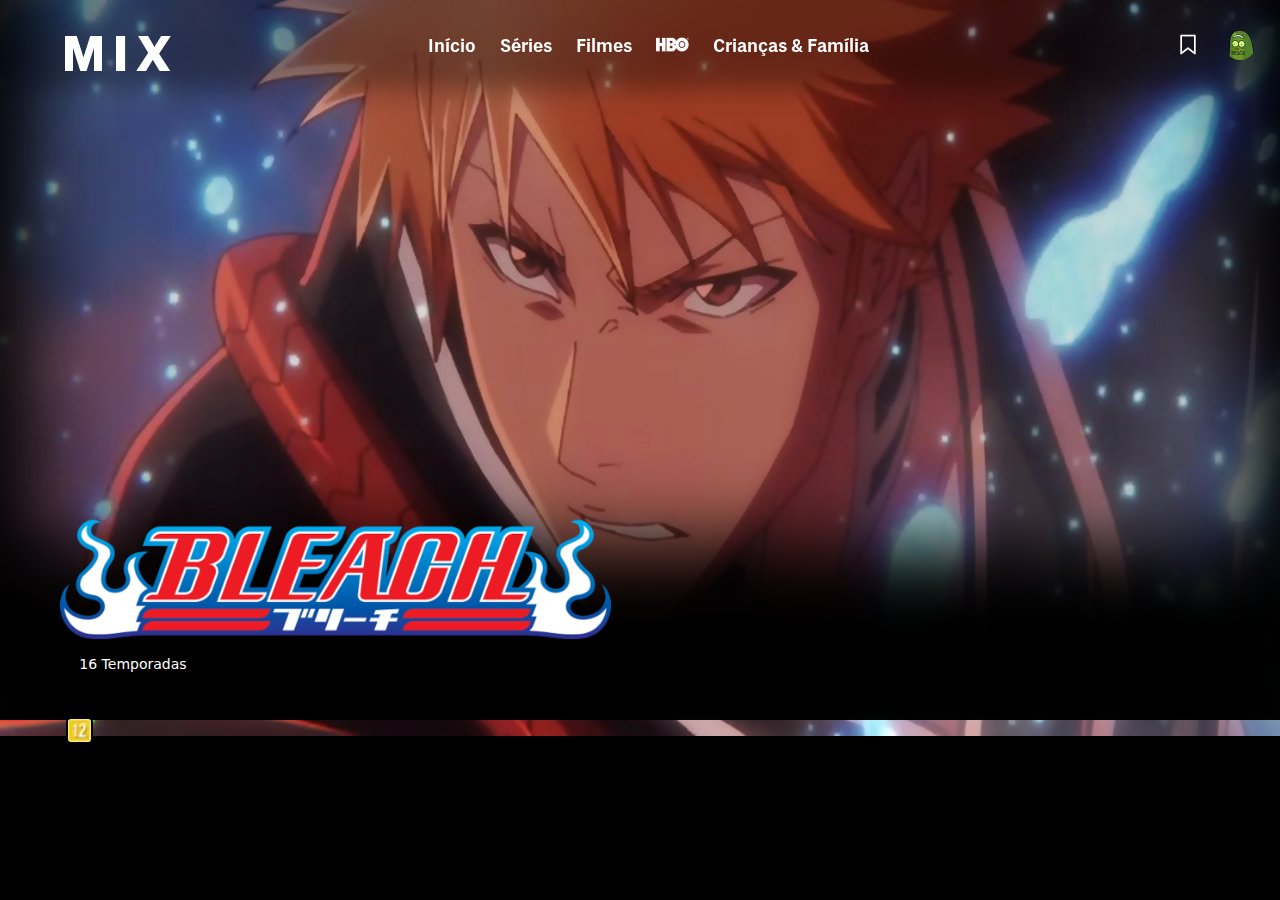
==== commit 2187461d: "BLPG v1.1" ====
--- a/source/Players/bleach/bcpage.html
+++ b/source/Players/bleach/bcpage.html
@@ -7,7 +7,7 @@
     <meta name="viewport" content="width=device-width, initial-scale=1.0">
     <title>Bleach • Mix</title>
     <link rel="stylesheet" href="bccss/bc.css">
-    <link rel="icon" href="src/img/Icons/image.png" type="image/x-icon">
+    <link rel="icon" href="Icons/image.png" type="image/x-icon">
     <link rel="stylesheet" href="bccss/bpbc.min.css">
     <link rel="stylesheet" href="bccss/rcbc.css">
     <link rel="stylesheet" href="bccss/imgstyle.css">
@@ -58,7 +58,22 @@
         <img id="img" src="Icons/bleach.jpg" type="img">   
         <div class="overlay"></div>   
     </section>
+
     <div id="shadow"></div>
+
+    <div id="namemenu">
+        <div> 
+            <img id="menulog" src="Icons/bcname.png">
+        </div>
+
+        <div>
+            <img id="age" src="Icons/age.png">
+            <h1 id="menutemp">16 Temporadas</h1>
+        </div>
+
+
+
+    </div>
 
 
 </body>
--- a/source/Players/bleach/bccss/bc.css
+++ b/source/Players/bleach/bccss/bc.css
@@ -114,3 +114,26 @@
 
 }
 
+#menulog {
+    top:45%;
+    position: absolute;
+    height: 26vh;
+    margin-left: 60px;
+}
+
+#age {
+    border-radius: 5px;
+    border: 2px solid #000;
+    height: 3%;
+    margin-left: 66px;
+    margin-top: -5%;
+    position: absolute;
+}
+
+#menutemp {
+    margin-left: 6.2%;
+    top: 72.9%;
+    position: absolute;
+    color: white;
+    font-size: 14px;
+}